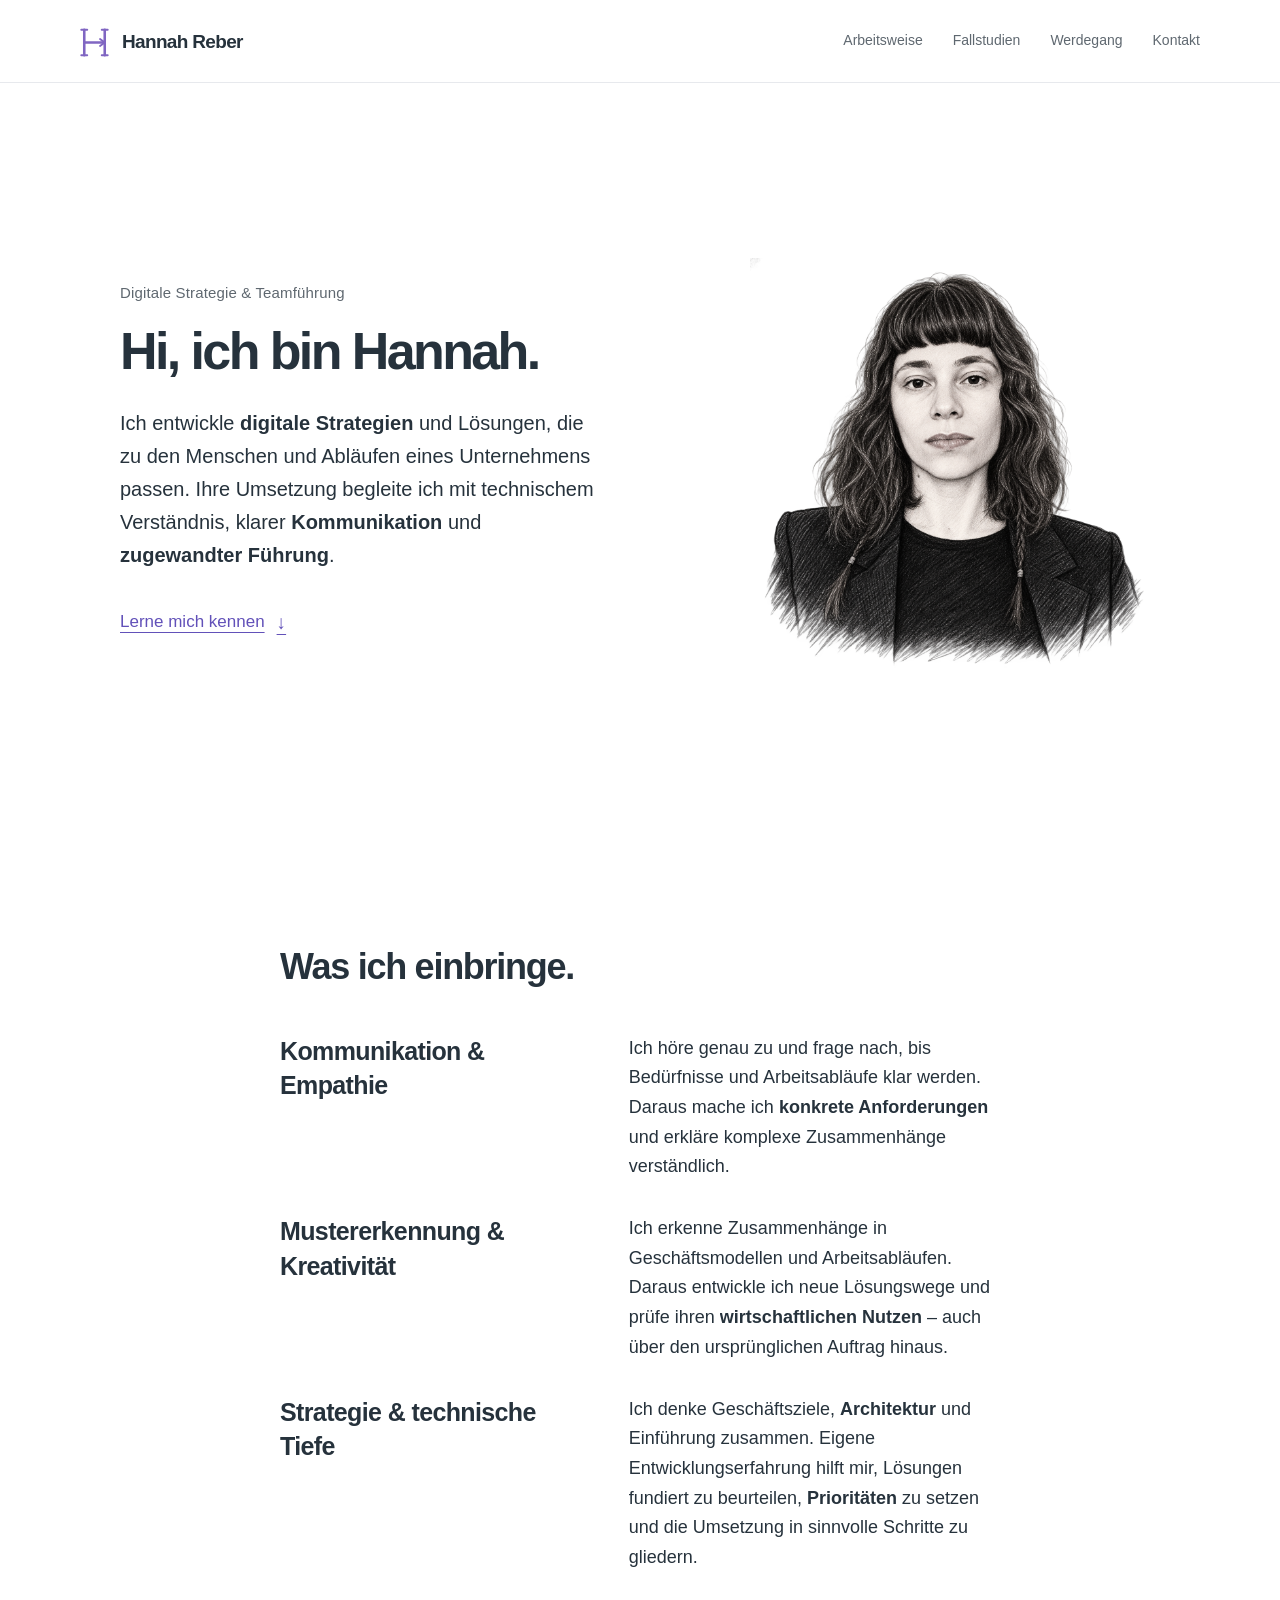
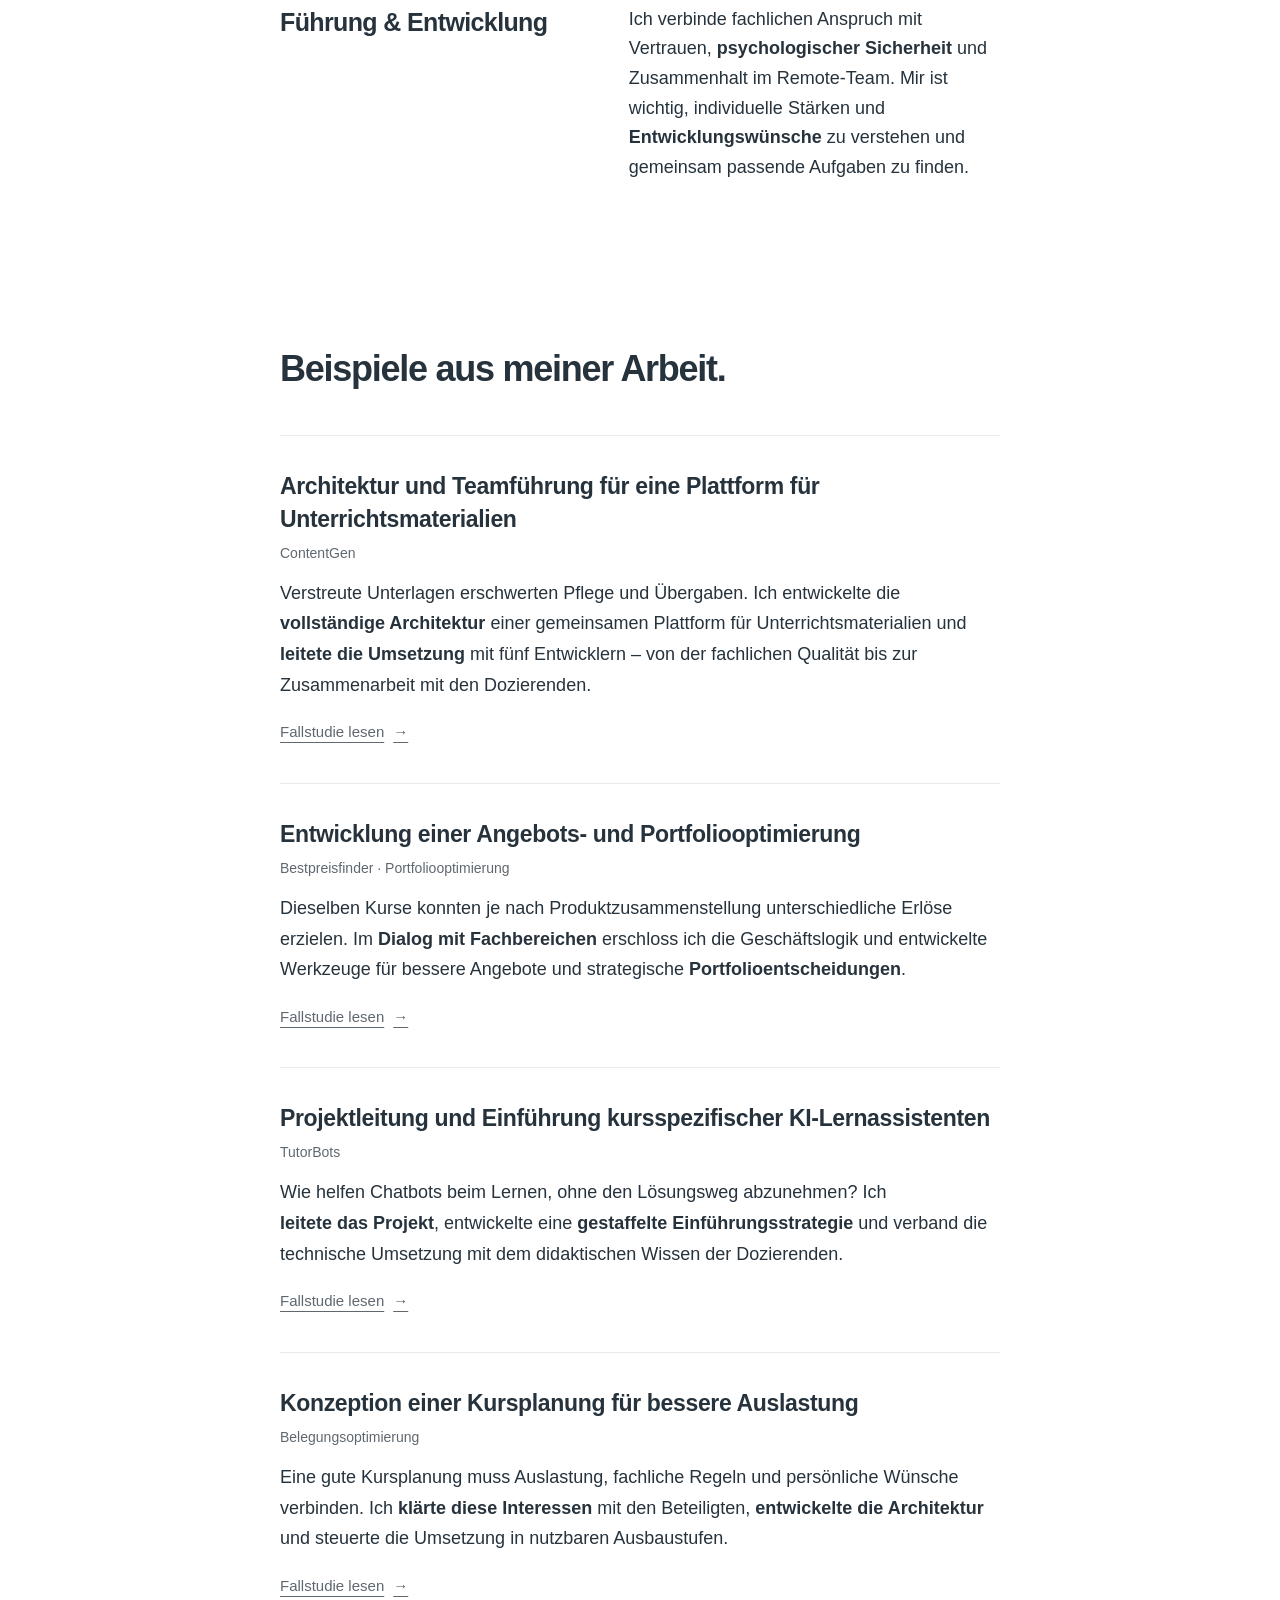
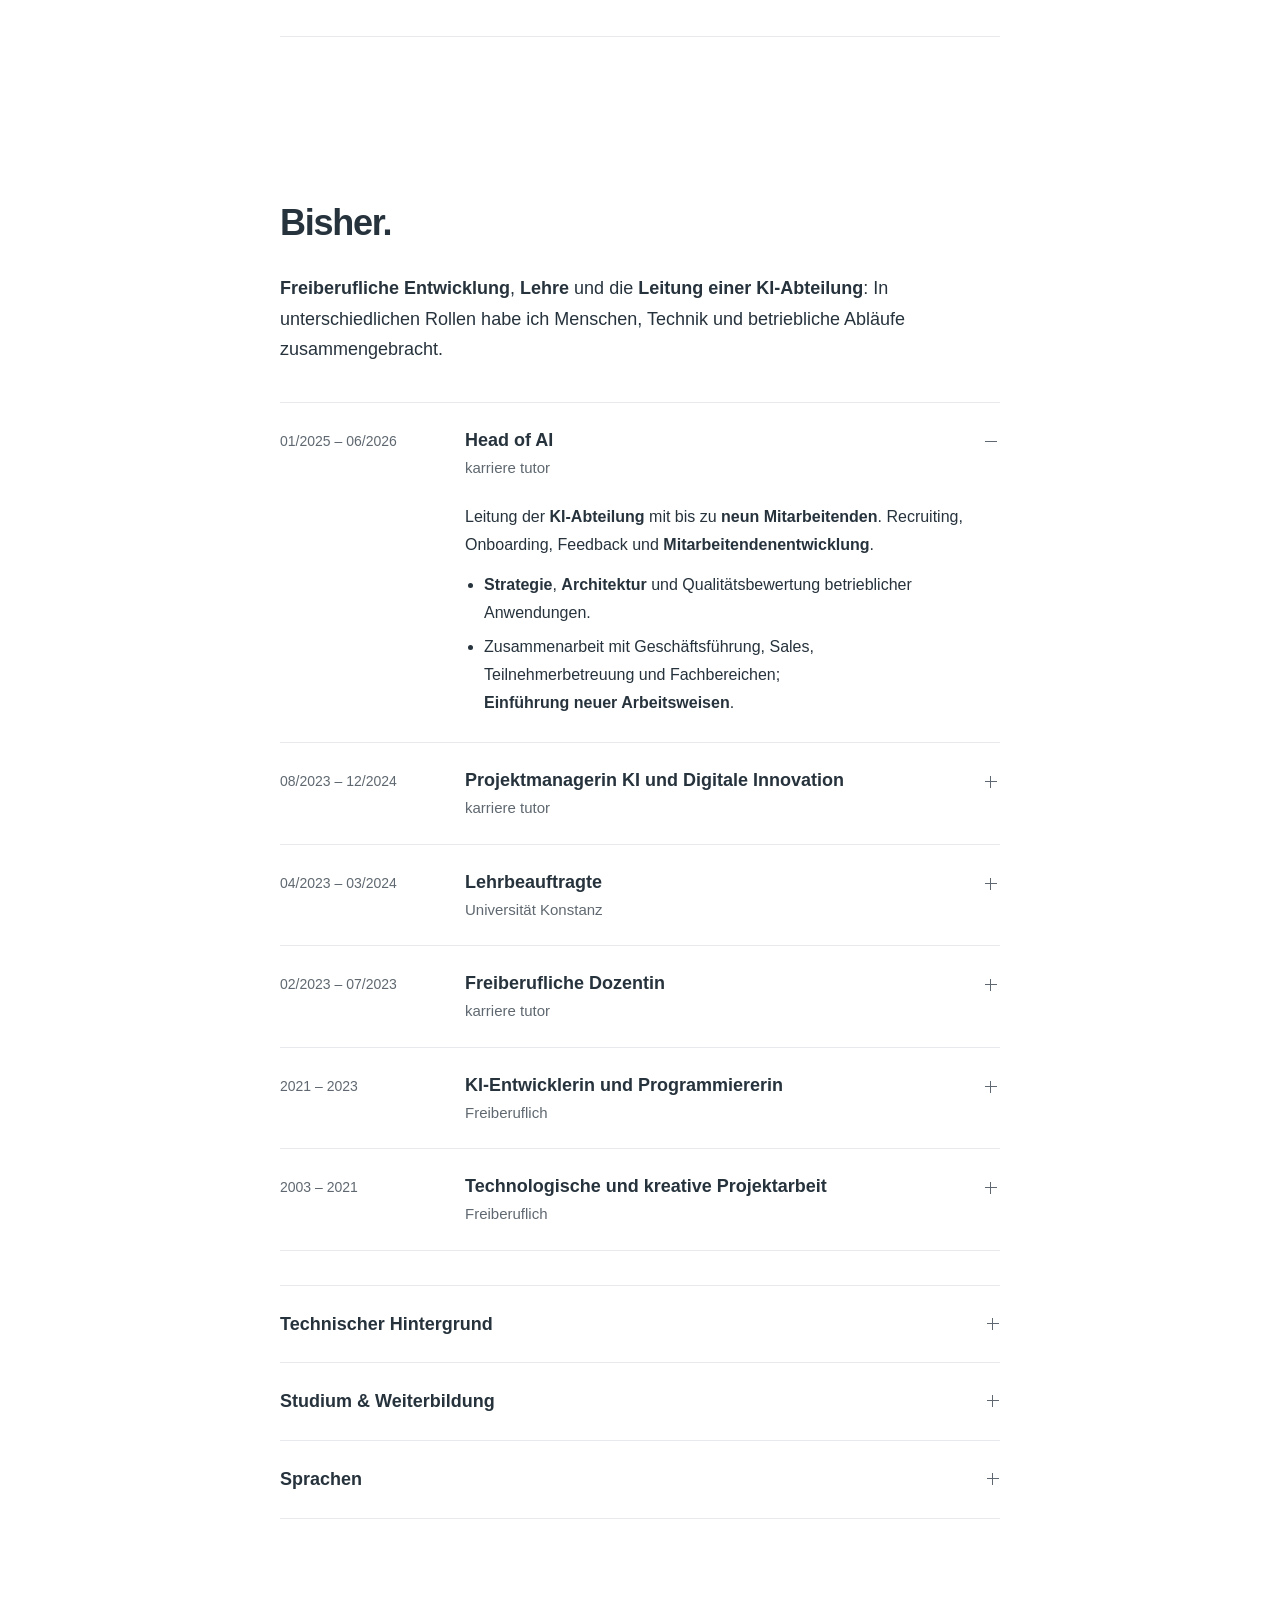
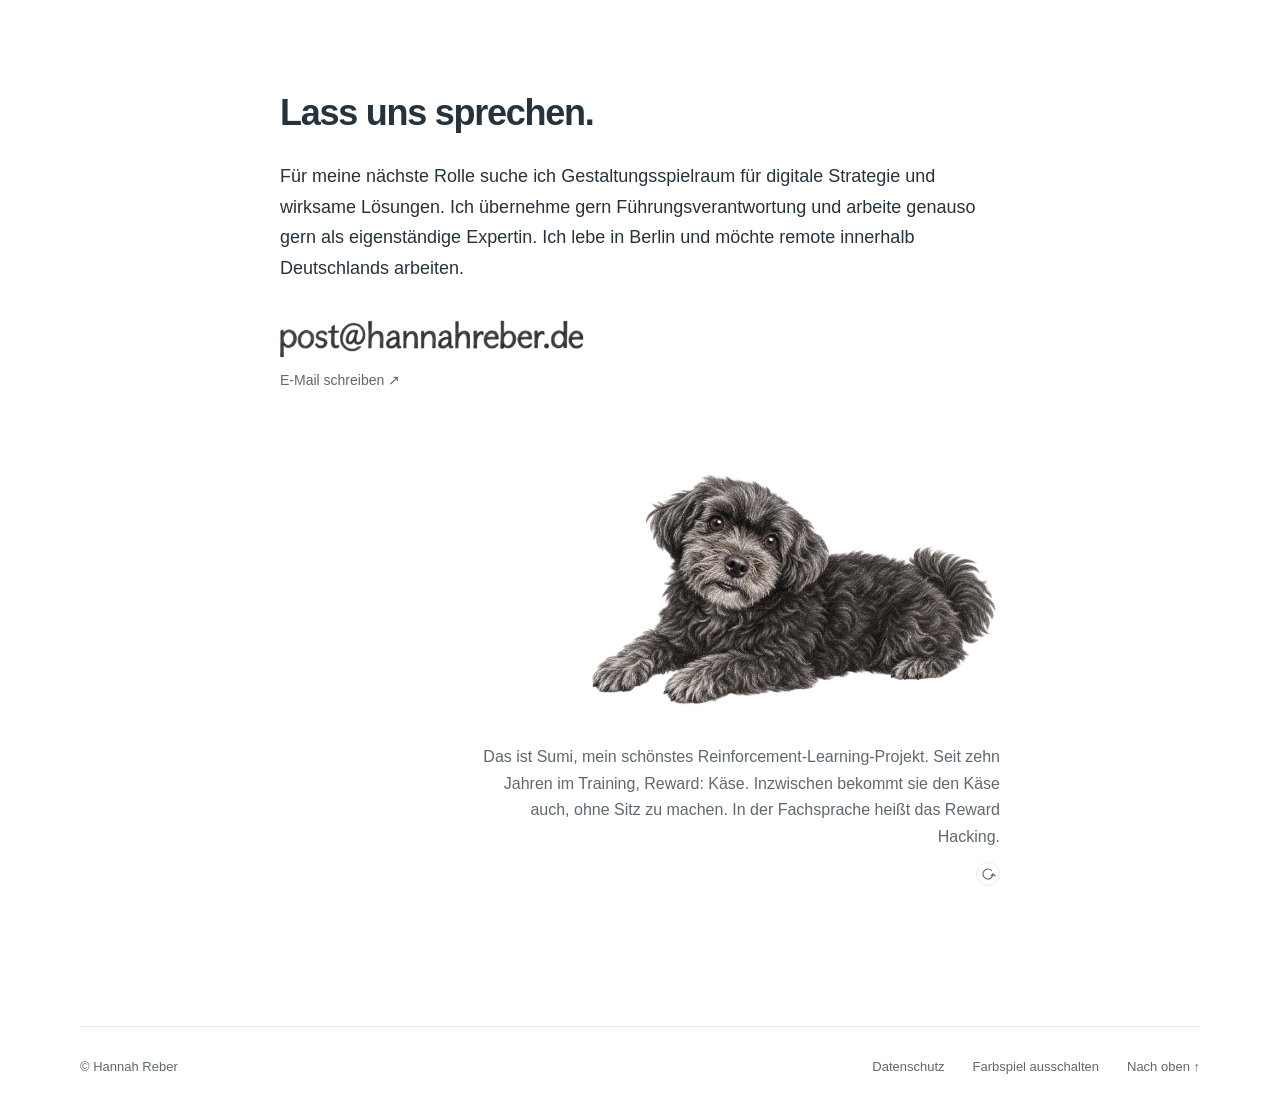
==== index.html @ 15baeabd "Update portfolio website" ====
<!doctype html>
<html lang="de">
<head>
  <meta charset="utf-8"><meta name="viewport" content="width=device-width,initial-scale=1">
  <meta name="color-scheme" content="only light"><meta name="theme-color" content="#ffffff">
  <meta name="robots" content="noindex, nofollow, noimageindex, nosnippet"><meta name="referrer" content="no-referrer">
  <meta name="description" content="Hannah Reber. Digitale Strategie, klare Kommunikation und zugewandte Führung – mit technischer Tiefe. Lerne meine Arbeitsweise und Projekte kennen.">
  <title>Hannah Reber · Digitale Strategie &amp; Teamführung</title>
  <link rel="icon" type="image/svg+xml" href="assets/monogram-flow-icon.svg?v=1">
  <link rel="stylesheet" href="styles.css?v=8"><link rel="stylesheet" href="strengths.css?v=5"><link rel="stylesheet" href="skills.css?v=2"><link rel="stylesheet" href="colour-preview.css?v=3"><link rel="stylesheet" href="reading-colour.css?v=5"><link rel="stylesheet" href="ambient-colour.css?v=4"><link rel="stylesheet" href="contact-image.css?v=3"><link rel="stylesheet" href="dog-footnote.css?v=8"><link rel="stylesheet" href="monogram.css?v=3"><script src="monogram.js?v=3" defer></script><script src="portfolio-data.js?v=10" defer></script><script src="colour-preview.js?v=5" defer></script><script src="app.js?v=16" defer></script><script src="reading-colour.js?v=4" defer></script><script src="ambient-colour.js?v=2" defer></script>
</head>
<body>
  <canvas id="pointer-colour" aria-hidden="true"></canvas>
  <a class="skip-link" href="#main-content">Zum Inhalt</a>
  <header class="site-header" data-ink-guard>
    <div class="header-inner"><a class="brand" href="#start" aria-label="Hannah Reber – zum Anfang"><img class="brand-mark" data-monogram src="assets/monogram-flow-brand.svg" width="29" height="29" alt="" aria-hidden="true" draggable="false"><span>Hannah Reber</span></a>
      <nav aria-label="Hauptnavigation"><a href="#arbeitsweise">Arbeitsweise</a><a href="#fallstudien">Fallstudien</a><a href="#werdegang">Werdegang</a><a href="#kontakt">Kontakt</a></nav>
    </div>
  </header>
  <main id="main-content" tabindex="-1">
    <div id="home-view">
      <section class="hero" id="start" aria-labelledby="hero-title">
        <div class="hero-inner">
          <div class="hero-copy" data-ink-guard><p class="role-line">Digitale Strategie &amp; Teamführung</p><h1 id="hero-title">Hi, ich bin Hannah.</h1><p class="hero-description" data-marker-scope>Ich entwickle <span class="text-marker">digitale Strategien</span> und Lösungen, die zu den Menschen und Abläufen eines Unternehmens passen. Ihre Umsetzung begleite ich mit technischem Verständnis, klarer <span class="text-marker">Kommunikation</span> und <span class="text-marker">zugewandter Führung</span>.</p><a class="intro-link" href="#arbeitsweise">Lerne mich kennen <span aria-hidden="true">↓</span></a></div>
          <figure class="portrait" data-ink-guard><img src="assets/hannah-portrait.png" alt="Gezeichnetes Porträt von Hannah Reber mit Sakko" width="1254" height="1254" fetchpriority="high"></figure>
        </div>
      </section>
      <section class="story-section" id="arbeitsweise" aria-labelledby="arbeitsweise-title">
        <div class="reading-column"><h2 id="arbeitsweise-title" data-ink-guard>Was ich einbringe.</h2>
          <div class="strength-list">
            <div class="strength-row" data-ink-guard><h3>Kommunikation &amp; Empathie</h3><p data-marker-scope>Ich höre genau zu und frage nach, bis Bedürfnisse und Arbeitsabläufe klar werden. Daraus mache ich <span class="text-marker">konkrete Anforderungen</span> und erkläre komplexe Zusammenhänge verständlich.</p></div>
            <div class="strength-row" data-ink-guard><h3>Mustererkennung &amp; Kreativität</h3><p data-marker-scope>Ich erkenne Zusammenhänge in Geschäftsmodellen und Arbeitsabläufen. Daraus entwickle ich neue Lösungswege und prüfe ihren <span class="text-marker">wirtschaftlichen Nutzen</span> – auch über den ursprünglichen Auftrag hinaus.</p></div>
            <div class="strength-row" data-ink-guard><h3>Strategie &amp; technische Tiefe</h3><p data-marker-scope>Ich denke Geschäftsziele, <span class="text-marker">Architektur</span> und Einführung zusammen. Eigene Entwicklungserfahrung hilft mir, Lösungen fundiert zu beurteilen, <span class="text-marker">Prioritäten</span> zu setzen und die Umsetzung in sinnvolle Schritte zu gliedern.</p></div>
            <div class="strength-row" data-ink-guard><h3>Führung &amp; Entwicklung</h3><p data-marker-scope>Ich verbinde fachlichen Anspruch mit Vertrauen, <span class="text-marker">psychologischer Sicherheit</span> und Zusammenhalt im Remote-Team. Mir ist wichtig, individuelle Stärken und <span class="text-marker">Entwicklungswünsche</span> zu verstehen und gemeinsam passende Aufgaben zu finden.</p></div>
          </div>
        </div>
      </section>
      <section class="story-section" id="fallstudien" aria-labelledby="fallstudien-title"><div class="reading-column"><h2 id="fallstudien-title" data-ink-guard>Beispiele aus meiner Arbeit.</h2><div class="project-list"><a class="project-link" data-marker-tone="yellow" href="#fallstudie/contentgen"><div class="project-copy" data-ink-guard><h3>Architektur und Teamführung für eine Plattform für Unterrichtsmaterialien</h3><p class="project-name">ContentGen</p><p data-marker-scope>Verstreute Unterlagen erschwerten Pflege und Übergaben. Ich entwickelte die <span class="text-marker">vollständige Architektur</span> einer gemeinsamen Plattform für Unterrichtsmaterialien und <span class="text-marker">leitete die Umsetzung</span> mit fünf Entwicklern – von der fachlichen Qualität bis zur Zusammenarbeit mit den Dozierenden.</p><span class="read-link">Fallstudie lesen <span aria-hidden="true">→</span></span></div></a><a class="project-link" data-marker-tone="blue" href="#fallstudie/angebotsoptimierung"><div class="project-copy" data-ink-guard><h3>Entwicklung einer Angebots- und Portfoliooptimierung</h3><p class="project-name">Bestpreisfinder · Portfoliooptimierung</p><p data-marker-scope>Dieselben Kurse konnten je nach Produktzusammenstellung unterschiedliche Erlöse erzielen. Im <span class="text-marker">Dialog mit Fachbereichen</span> erschloss ich die Geschäftslogik und entwickelte Werkzeuge für bessere Angebote und strategische <span class="text-marker">Portfolioentscheidungen</span>.</p><span class="read-link">Fallstudie lesen <span aria-hidden="true">→</span></span></div></a><a class="project-link" data-marker-tone="green" href="#fallstudie/tutorbots"><div class="project-copy" data-ink-guard><h3>Projektleitung und Einführung kursspezifischer KI-Lernassistenten</h3><p class="project-name">TutorBots</p><p data-marker-scope>Wie helfen Chatbots beim Lernen, ohne den Lösungsweg abzunehmen? Ich <span class="text-marker">leitete das Projekt</span>, entwickelte eine <span class="text-marker">gestaffelte Einführungsstrategie</span> und verband die technische Umsetzung mit dem didaktischen Wissen der Dozierenden.</p><span class="read-link">Fallstudie lesen <span aria-hidden="true">→</span></span></div></a><a class="project-link" data-marker-tone="pink" href="#fallstudie/belegungsoptimierung"><div class="project-copy" data-ink-guard><h3>Konzeption einer Kursplanung für bessere Auslastung</h3><p class="project-name">Belegungsoptimierung</p><p data-marker-scope>Eine gute Kursplanung muss Auslastung, fachliche Regeln und persönliche Wünsche verbinden. Ich <span class="text-marker">klärte diese Interessen</span> mit den Beteiligten, <span class="text-marker">entwickelte die Architektur</span> und steuerte die Umsetzung in nutzbaren Ausbaustufen.</p><span class="read-link">Fallstudie lesen <span aria-hidden="true">→</span></span></div></a></div></div></section>
      <section class="story-section" id="werdegang" aria-labelledby="werdegang-title"><div class="reading-column"><h2 id="werdegang-title" data-ink-guard>Bisher.</h2><p class="section-intro" data-ink-guard data-marker-scope><span class="text-marker">Freiberufliche Entwicklung</span>, <span class="text-marker">Lehre</span> und die <span class="text-marker">Leitung einer KI-Abteilung</span>: In unterschiedlichen Rollen habe ich Menschen, Technik und betriebliche Abläufe zusammengebracht.</p><div class="career-list"><details class="career-entry" open><summary data-ink-guard data-marker-scope><span class="career-date">01/2025 – 06/2026</span><span class="career-label"><strong><span class="text-marker">Head of AI</span></strong><span>karriere tutor</span></span><span class="disclosure-sign" aria-hidden="true"></span></summary><div class="career-body" data-ink-guard><p data-marker-scope>Leitung der <span class="text-marker">KI-Abteilung</span> mit bis zu <span class="text-marker">neun Mitarbeitenden</span>. Recruiting, Onboarding, Feedback und <span class="text-marker">Mitarbeitendenentwicklung</span>.</p><ul><li data-marker-scope><span class="text-marker">Strategie</span>, <span class="text-marker">Architektur</span> und Qualitätsbewertung betrieblicher Anwendungen.</li><li data-marker-scope>Zusammenarbeit mit Geschäftsführung, Sales, Teilnehmerbetreuung und Fachbereichen; <span class="text-marker">Einführung neuer Arbeitsweisen</span>.</li></ul></div></details><details class="career-entry" ><summary data-ink-guard data-marker-scope><span class="career-date">08/2023 – 12/2024</span><span class="career-label"><strong>Projektmanagerin KI und <span class="text-marker">Digitale Innovation</span></strong><span>karriere tutor</span></span><span class="disclosure-sign" aria-hidden="true"></span></summary><div class="career-body" data-ink-guard><p data-marker-scope><span class="text-marker">Betriebliche Potenziale</span> erkunden, <span class="text-marker">Anforderungen klären</span> und digitale Lösungen entwickeln und steuern.</p><ul><li data-marker-scope>Analyse betrieblicher Abläufe, technische Konzeption und <span class="text-marker">Abstimmung mit Fachbereichen</span>.</li></ul></div></details><details class="career-entry" ><summary data-ink-guard data-marker-scope><span class="career-date">04/2023 – 03/2024</span><span class="career-label"><strong><span class="text-marker">Lehrbeauftragte</span></strong><span>Universität Konstanz</span></span><span class="disclosure-sign" aria-hidden="true"></span></summary><div class="career-body" data-ink-guard><p data-marker-scope>Seminare in Python, <span class="text-marker">Machine Learning</span> und <span class="text-marker">Quantum Computing</span>.</p><ul><li data-marker-scope>Lehraufträge im Sommersemester 2023 und Wintersemester 2023/24; die Zeitangabe entspricht dem Semesterrahmen. Bereits zugesagte Seminare hielt ich zuletzt neben meiner Festanstellung.</li><li data-marker-scope>Komplexe technische Zusammenhänge <span class="text-marker">verständlich vermitteln</span>.</li></ul></div></details><details class="career-entry" ><summary data-ink-guard data-marker-scope><span class="career-date">02/2023 – 07/2023</span><span class="career-label"><strong><span class="text-marker">Freiberufliche Dozentin</span></strong><span>karriere tutor</span></span><span class="disclosure-sign" aria-hidden="true"></span></summary><div class="career-body" data-ink-guard><p data-marker-scope>Sechs Monate <span class="text-marker">freiberufliche Lehre</span> in der beruflichen Weiterbildung unmittelbar vor meiner Festanstellung.</p></div></details><details class="career-entry" ><summary data-ink-guard data-marker-scope><span class="career-date">2021 – 2023</span><span class="career-label"><strong><span class="text-marker">KI-Entwicklerin</span> und Programmiererin</strong><span>Freiberuflich</span></span><span class="disclosure-sign" aria-hidden="true"></span></summary><div class="career-body" data-ink-guard><p data-marker-scope>Kundenspezifische <span class="text-marker">KI-Lösungen</span>, Modellanpassung, Prototypen und Beratung zum praktischen Einsatz generativer KI.</p></div></details><details class="career-entry" ><summary data-ink-guard data-marker-scope><span class="career-date">2003 – 2021</span><span class="career-label"><strong>Technologische und <span class="text-marker">kreative Projektarbeit</span></strong><span>Freiberuflich</span></span><span class="disclosure-sign" aria-hidden="true"></span></summary><div class="career-body" data-ink-guard><p data-marker-scope><span class="text-marker">Kreative Anwendungen</span> mit <span class="text-marker">generativen Algorithmen</span>, Daten und <span class="text-marker">Machine Learning</span>.</p><ul><li data-marker-scope>Auszeichnung beim SAAI Creative Quantum AI Wettbewerb 2021.</li></ul></div></details></div>
        <details class="background-details technical-background" id="technical-background"><summary data-ink-guard><span>Technischer Hintergrund</span><span class="disclosure-sign" aria-hidden="true"></span></summary><div class="technical-content"><div class="technical-group" data-ink-guard data-marker-tone="blue"><h3>Architektur &amp; Integration</h3><p data-marker-scope>Ich entwerfe <span class="text-marker">Datenflüsse</span>, Schnittstellen und <span class="text-marker">Zugriffsmodelle</span> und verbinde Anwendungen mit vorhandenen Unternehmenssystemen. Praktische Erfahrung bringe ich unter anderem mit Azure, Google Cloud / Vertex AI und der Integration in CRM-Systeme und Microsoft Teams mit.</p></div><div class="technical-group" data-ink-guard data-marker-tone="green"><h3>KI &amp; Wissenssysteme</h3><p data-marker-scope>Ich konzipiere <span class="text-marker">eigene RAG-Systeme</span> und mehrstufige LLM-Workflows, unter anderem mit LangChain. Dazu gehören die Aufbereitung von Fachliteratur und multimodalen Inhalten sowie die <span class="text-marker">Qualitätsbewertung</span> gemeinsam mit Fachexpertinnen und Fachexperten.</p></div><div class="technical-group" data-ink-guard data-marker-tone="pink"><h3>Mathematische Optimierung</h3><p data-marker-scope>Ich übersetze <span class="text-marker">Geschäftsziele</span> und betriebliche Regeln in <span class="text-marker">Optimierungsmodelle</span> – für Preis- und Portfolioentscheidungen ebenso wie für Kursplanung und Auslastung. Dafür habe ich mit Python, Google OR-Tools und PuLP gearbeitet.</p></div></div></details>
        <details class="background-details"><summary data-ink-guard><span>Studium &amp; Weiterbildung</span><span class="disclosure-sign" aria-hidden="true"></span></summary><ul class="qualification-list" data-ink-guard><li><strong>B.A. Medien- und Kommunikationswissenschaft</strong><span>Universität Mannheim · 2008 · Abschlussnote 1,3</span></li><li><strong>Ausbildereignung</strong><span>AdA-Schein</span></li><li><strong>Data Analytics Bootcamp</strong><span>Ironhack Berlin · 2020 · Neun Wochen in Vollzeit</span></li><li><strong>Mathematics for Machine Learning</strong><span>Imperial College London / Coursera · 2021</span></li><li><strong>Deep Neural Networks with PyTorch</strong><span>IBM / Coursera · 2020 · Mit Honors</span></li></ul></details>
        <details class="background-details"><summary data-ink-guard><span>Sprachen</span><span class="disclosure-sign" aria-hidden="true"></span></summary><div class="technical-content" data-ink-guard><p>Deutsch: Muttersprache. Englisch: C1.</p></div></details>
      </div></section>
      <section class="story-section contact-section" id="kontakt" aria-labelledby="kontakt-title"><div class="reading-column" data-ink-guard><h2 id="kontakt-title">Lass uns sprechen.</h2><p>Für meine nächste Rolle suche ich Gestaltungsspielraum für digitale Strategie und wirksame Lösungen. Ich übernehme gern Führungsverantwortung und arbeite genauso gern als eigenständige Expertin. Ich lebe in Berlin und möchte remote innerhalb Deutschlands arbeiten.</p><button class="email-image-button" id="email-contact" type="button" aria-label="E-Mail an Hannah Reber schreiben"><span class="email-image-frame" aria-hidden="true"><img class="email-image" src="assets/contact-lettering.png" alt="" width="2172" height="724" loading="lazy" draggable="false"></span><span class="email-action-label" aria-hidden="true">E-Mail schreiben <span>↗</span></span></button><figure class="personal-footnote"><button class="dog-portrait-button" id="dog-image-next" type="button" aria-label="Sumi – nächsten Spruch anzeigen" title="Auf Sumi klicken: nächster Spruch" disabled><img src="assets/hannah-dog-graphite.png" alt="Graphitzeichnung von Sumi, Hannahs Hündin, die entspannt liegt und zum Betrachter schaut" width="1536" height="1024" loading="lazy" draggable="false"></button><figcaption><div class="dog-quote-frame"><span id="dog-quote" aria-live="polite" aria-atomic="true">Das ist Sumi, mein schönstes Reinforcement-Learning-Projekt. Seit zehn Jahren im Training, Reward: Käse. Inzwischen bekommt sie den Käse auch, ohne Sitz zu machen. In der Fachsprache heißt das Reward Hacking.</span><span class="dog-quote-sizer" aria-hidden="true" inert><span>Das ist Sumi, mein schönstes Reinforcement-Learning-Projekt. Seit zehn Jahren im Training, Reward: Käse. Inzwischen bekommt sie den Käse auch, ohne Sitz zu machen. In der Fachsprache heißt das Reward Hacking.</span><span>Sumi, Chief Morale Officer. Arbeitet viel im Hintergrund. Genauer gesagt unter meinem Schreibtisch.</span><span>Ja, das ist ein strategisch platziertes Bild von meinem Hund. Ich verstehe auch etwas von Marketing.</span><span>Sumi, Chief Morale Officer. Denkt nie über den Tellerrand hinaus. Was auf dem Teller ist, reicht ihr völlig.</span><span>Sumi. Zehn Jahre Reinforcement Learning, Reward-Funktion Käse. Beherrscht inzwischen vor allem Reward Hacking.</span><span>Das ist Sumi, ich trainiere sie seit 10 Jahren. Sie klassifiziert alle Menschen zuverlässig in zwei Kategorien: Freund und Postbote.</span><span>Sumi, Chief Morale Officer. Arbeitet ergebnisoffen, solange das Ergebnis Käse ist.</span><span>Bellt auch, wenn es im Fernsehen klingelt. Klassischer False Positive.</span><span>Sumi, Chief Morale Officer. Hat das große Ganze im Blick. Solange es eine Käseplatte ist.</span><span>Sumi. Transfer Learning funktioniert hervorragend. Diesen Blick setzt sie inzwischen auch bei Gästen ein.</span><span>Sumi, mein schönstes Reinforcement-Learning-Projekt. Seit zehn Jahren im Training, Reward: Käse. Den Umweg über ‚Sitz’ hat sie inzwischen erfolgreich wegoptimiert.</span><span>Sumi. Zehn Jahre Reinforcement Learning, Reward: Käse. Leidet unter Catastrophic Forgetting: Sobald es klingelt, ist alles Training vergessen.</span></span></div><button id="dog-quote-next" class="dog-quote-next" type="button" aria-label="Nächsten Sumi-Spruch anzeigen" title="Nächster Spruch" hidden><svg width="16" height="16" viewBox="0 0 24 24" fill="none" stroke="currentColor" stroke-width="1.7" stroke-linecap="round" stroke-linejoin="round" aria-hidden="true" focusable="false"><path d="M17.3 6.7a7.5 7.5 0 1 0 2.2 5.3"/><path d="m16.5 15 3-3 3 3"/></svg></button></figcaption></figure></div></section>
    </div>
    <div id="case-view" hidden><article class="case-page reading-column"><a class="back-link" href="#fallstudien" data-ink-guard><span aria-hidden="true">←</span> Zurück zu den Fallstudien</a><div id="case-body"></div></article></div>
  </main>
  <footer class="site-footer" data-ink-guard><span>© Hannah Reber</span><div><a href="datenschutz.html">Datenschutz</a><button id="motion-toggle" type="button" aria-pressed="false">Farbspiel ausschalten</button><a href="#start">Nach oben <span aria-hidden="true">↑</span></a></div></footer>
  <noscript><style>#motion-toggle{display:none}.intro-link{display:inline}</style><p class="noscript-note">Die Vorstellung und der Werdegang sind direkt lesbar. Für die Fallstudien aktiviere bitte JavaScript.</p></noscript>
</body>
</html>
---- styles.css ----
/* One reading path, quiet typography, and space for the colour to breathe. */
:root {
  color-scheme: only light;
  --paper: #ffffff;
  --ink: #26323c;
  --muted: #5f6870;
  --line: #e7e9ed;
  --accent: #6251b9;
  --reading: 720px;
  --header-height: 82px;
  font-family: "Segoe UI", "Helvetica Neue", Arial, sans-serif;
  font-synthesis: none;
}

* { box-sizing: border-box; -webkit-hyphens: none; hyphens: none; }
html { scroll-behavior: smooth; scroll-padding-top: var(--header-height); }
body {
  margin: 0;
  color: var(--ink);
  background: var(--paper);
  font-size: 18px;
  line-height: 1.7;
  -webkit-font-smoothing: antialiased;
  isolation: isolate;
}
[hidden] { display: none !important; }
::selection { background: #ece4ff; color: var(--ink); }
a { color: inherit; text-underline-offset: 5px; text-decoration-thickness: 1px; }
button, input { font: inherit; }
button { color: inherit; }
button, summary, a { -webkit-tap-highlight-color: transparent; }
a:focus-visible, button:focus-visible, summary:focus-visible {
  outline: 2px solid var(--accent);
  outline-offset: 6px;
  border-radius: 2px;
}
main:focus { outline: none; }
h1, h2, h3, h4, p, figure { margin: 0; }
h1, h2, h3, h4 { font-weight: 600; }
p { text-wrap: pretty; }
img { display: block; max-width: 100%; height: auto; }
section[id] { scroll-margin-top: 0; }

#pointer-colour {
  position: fixed;
  inset: 0;
  width: 100%;
  height: 100%;
  pointer-events: none;
  z-index: 0;
}
main, .site-footer, .noscript-note { position: relative; z-index: 1; }
.skip-link {
  position: fixed;
  top: 12px;
  left: 16px;
  padding: 8px 16px;
  background: var(--paper);
  color: var(--ink);
  border: 1px solid var(--ink);
  transform: translateY(-150%);
  z-index: 30;
}
.skip-link:focus { transform: none; }

.site-header {
  position: sticky;
  top: 0;
  z-index: 10;
  background: var(--paper);
  border-bottom: 1px solid var(--line);
}
.header-inner {
  width: min(1120px, calc(100% - 96px));
  min-height: var(--header-height);
  margin-inline: auto;
  display: flex;
  justify-content: space-between;
  align-items: center;
  gap: 28px;
}
.brand {
  flex-shrink: 0;
  font-size: 19px;
  font-weight: 600;
  letter-spacing: -0.035em;
  text-decoration: none;
}
.site-header nav { display: flex; align-items: center; gap: 30px; }
.site-header nav a {
  font-size: 14px;
  font-weight: 400;
  color: var(--muted);
  text-decoration: none;
  white-space: nowrap;
}
.site-header nav a:hover, .site-header nav a[aria-current] {
  color: var(--ink);
  text-decoration: underline;
}

.hero {
  display: flex;
  align-items: center;
  min-height: min(780px, calc(100svh - var(--header-height)));
  padding: 94px 0 114px;
}
.hero-inner {
  width: min(1040px, calc(100% - 96px));
  margin-inline: auto;
  display: grid;
  grid-template-columns: minmax(0, 1.14fr) minmax(0, 1fr);
  align-items: center;
  column-gap: 90px;
}
.hero-copy { max-width: 490px; }
.role-line {
  margin-bottom: 17px;
  color: var(--muted);
  font-size: 15px;
  line-height: 1.5;
  letter-spacing: 0.01em;
}
.hero h1 {
  font-size: clamp(38px, 4.15vw, 52px);
  line-height: 1.16;
  letter-spacing: -0.05em;
  font-weight: 600;
}
.hero-description {
  margin-top: 25px;
  font-size: 20px;
  line-height: 1.65;
}
.intro-link {
  display: inline-flex;
  align-items: center;
  gap: 12px;
  margin-top: 30px;
  padding-block: 5px;
  color: var(--accent);
  font-size: 17px;
  text-decoration: underline;
}
.intro-link:hover { text-decoration-thickness: 2px; }
.intro-link span { font-size: 19px; text-decoration: none; }
.portrait { justify-self: end; width: min(100%, 410px); }
.portrait img { width: 100%; }

.reading-column {
  width: min(var(--reading), calc(100% - 64px));
  margin-inline: auto;
}
.story-section { padding-block: 82px; }
.story-section h2 {
  margin-bottom: 44px;
  font-size: 36px;
  line-height: 1.24;
  letter-spacing: -0.035em;
}
.principle + .principle { margin-top: 42px; }
.principle h3 {
  margin-bottom: 12px;
  font-size: 23px;
  line-height: 1.4;
  letter-spacing: -0.015em;
}
.principle p { font-size: 18px; line-height: 1.75; }
.section-intro { margin-top: -17px; margin-bottom: 37px; }

.project-list { border-top: 1px solid var(--line); }
.project-link {
  display: block;
  padding-block: 34px 36px;
  border-bottom: 1px solid var(--line);
  text-decoration: none;
}
.project-link h3 {
  font-size: 23px;
  line-height: 1.4;
  letter-spacing: -0.015em;
}
.project-link p { margin-top: 14px; font-size: 18px; line-height: 1.7; }
.project-link .project-name,
.case-heading .project-name {
  color: var(--muted);
  font-weight: 400;
  line-height: 1.5;
}
.project-link .project-name { margin-top: 8px; font-size: 14px; }
.case-heading .project-name { margin-top: 12px; font-size: 15px; }
.read-link {
  display: inline-flex;
  align-items: center;
  gap: 9px;
  margin-top: 19px;
  color: var(--muted);
  font-size: 15px;
  text-decoration: underline;
  text-underline-offset: 5px;
}
.project-link:hover .read-link { color: var(--accent); text-decoration-thickness: 2px; }

.career-list { border-top: 1px solid var(--line); }
.career-entry { border-bottom: 1px solid var(--line); }
.career-entry summary {
  list-style: none;
  display: grid;
  grid-template-columns: 165px minmax(0, 1fr) 16px;
  column-gap: 20px;
  align-items: start;
  padding-block: 24px;
  cursor: pointer;
}
summary::-webkit-details-marker { display: none; }
.career-date { color: var(--muted); font-size: 14px; line-height: 1.6; padding-top: 3px; }
.career-label { display: flex; flex-direction: column; gap: 3px; line-height: 1.5; }
.career-label strong { font-size: 18px; font-weight: 600; }
.career-label > span { color: var(--muted); font-size: 15px; }
.disclosure-sign {
  display: block;
  position: relative;
  width: 14px;
  height: 14px;
  margin-top: 8px;
  color: var(--muted);
}
.disclosure-sign::before, .disclosure-sign::after {
  content: "";
  position: absolute;
  background: currentColor;
}
.disclosure-sign::before { width: 12px; height: 1px; left: 1px; top: 6px; }
.disclosure-sign::after { width: 1px; height: 12px; left: 6px; top: 1px; }
details[open] > summary .disclosure-sign::after { display: none; }
.career-entry summary:hover .career-label strong,
.background-details summary:hover { color: var(--accent); }
.career-body { padding: 0 36px 25px 185px; font-size: 16px; line-height: 1.75; }
.career-body ul { padding-left: 19px; margin: 12px 0 0; }
.career-body li + li { margin-top: 6px; }
.background-details { border-bottom: 1px solid var(--line); }
.background-details:first-of-type { margin-top: 34px; border-top: 1px solid var(--line); }
.background-details > summary {
  display: flex;
  justify-content: space-between;
  gap: 25px;
  padding-block: 23px;
  list-style: none;
  cursor: pointer;
  font-size: 18px;
  font-weight: 600;
}
.qualification-list { list-style: none; margin: 0; padding: 0 30px 28px 0; }
.qualification-list li { display: flex; flex-direction: column; gap: 3px; font-size: 16px; }
.qualification-list li + li { margin-top: 23px; }
.qualification-list strong { font-weight: 600; }
.qualification-list span { color: var(--muted); font-size: 15px; }
.technical-content { padding: 0 30px 28px 0; }
.technical-group + .technical-group { margin-top: 24px; }
.technical-group h4 { margin-bottom: 6px; font-size: 16px; }
.technical-group p { font-size: 16px; line-height: 1.75; }

.contact-section { padding-top: 90px; padding-bottom: 140px; }
.contact-section h2 { margin-bottom: 26px; }
.email-link {
  display: inline-flex;
  align-items: center;
  gap: 14px;
  margin-top: 30px;
  color: var(--accent);
  font-size: 22px;
  line-height: 1.5;
  text-decoration: underline;
  overflow-wrap: anywhere;
}
.email-link:hover { text-decoration-thickness: 2px; }
.email-link span { font-size: 19px; }

.case-page { padding-top: 76px; padding-bottom: 112px; }
.back-link {
  display: inline-flex;
  align-items: center;
  gap: 10px;
  margin-bottom: 50px;
  color: var(--muted);
  font-size: 15px;
  text-decoration: none;
}
.back-link:hover { text-decoration: underline; }
.case-category { margin-bottom: 16px; color: var(--muted); font-size: 14px; }
.case-heading h1 {
  font-size: 40px;
  line-height: 1.23;
  letter-spacing: -0.035em;
  hyphens: none;
  overflow-wrap: break-word;
}
.case-lede { margin-top: 28px; font-size: 20px; line-height: 1.7; }
.case-section { margin-top: 44px; }
.case-section h2 { margin-bottom: 16px; font-size: 25px; line-height: 1.4; letter-spacing: -0.02em; }
.case-section p + p { margin-top: 18px; }
.case-section ul { padding-left: 21px; margin-top: 16px; }
.case-section li + li { margin-top: 8px; }
.case-role { margin-top: 38px; padding-top: 28px; border-top: 1px solid var(--line); }
.case-role p { color: var(--muted); font-size: 16px; line-height: 1.75; }
.case-end { margin-top: 55px; padding-top: 28px; border-top: 1px solid var(--line); }
.case-end a { color: var(--accent); font-size: 16px; }

.site-footer {
  width: min(1120px, calc(100% - 96px));
  margin-inline: auto;
  border-top: 1px solid var(--line);
  padding-block: 27px 34px;
  display: flex;
  align-items: center;
  justify-content: space-between;
  gap: 28px;
  color: var(--muted);
  font-size: 13px;
  line-height: 1.6;
}
.site-footer > div { display: flex; align-items: center; flex-wrap: wrap; gap: 12px 28px; }
.site-footer a { text-decoration: none; }
.site-footer a:hover { text-decoration: underline; }
#motion-toggle { padding: 3px 0; border: 0; background: transparent; cursor: pointer; font-size: 13px; }
#motion-toggle:hover { text-decoration: underline; text-underline-offset: 4px; }
.noscript-note { max-width: 720px; margin: 20px auto; padding-inline: 20px; color: var(--muted); font-size: 15px; }

@media (max-width: 1000px) {
  .hero-inner { column-gap: 48px; }
  .hero h1 { font-size: 43px; }
  .hero-description { font-size: 19px; }
  .portrait { width: 370px; }
  .site-header nav { gap: 22px; }
}

@media (max-width: 760px) {
  :root { --header-height: 94px; }
  html { scroll-padding-top: var(--header-height); }
  .header-inner {
    width: calc(100% - 40px);
    min-height: 0;
    padding-block: 17px 15px;
    flex-direction: column;
    align-items: flex-start;
    gap: 12px;
  }
  .brand { font-size: 18px; }
  .site-header nav { width: 100%; gap: 0; justify-content: space-between; }
  .site-header nav a { font-size: 12px; line-height: 1.5; }
  .hero { min-height: 0; padding-block: 24px 68px; }
  .hero-inner { width: calc(100% - 40px); display: flex; flex-direction: column; align-items: flex-start; gap: 25px; }
  .portrait { order: -1; width: 228px; align-self: center; }
  .hero-copy { width: 100%; max-width: 500px; margin-inline: auto; }
  .role-line { margin-bottom: 10px; font-size: 14px; }
  .hero h1 { font-size: clamp(32px, 8.8vw, 43px); line-height: 1.16; letter-spacing: -0.045em; }
  .hero-description { margin-top: 19px; font-size: 18px; line-height: 1.65; }
  .intro-link { margin-top: 24px; font-size: 16px; }
  .reading-column { width: calc(100% - 40px); }
  .story-section { padding-block: 58px; }
  .story-section h2 { margin-bottom: 31px; font-size: 29px; line-height: 1.3; letter-spacing: -0.03em; }
  .principle h3 { margin-bottom: 10px; font-size: 21px; }
  .principle p { font-size: 17px; line-height: 1.75; }
  .principle + .principle { margin-top: 33px; }
  .section-intro { margin-top: -10px; margin-bottom: 28px; font-size: 17px; }
  .project-link { padding-block: 29px 31px; }
  .project-link h3 { font-size: 21px; line-height: 1.4; }
  .project-link p { font-size: 17px; margin-top: 12px; }
  .read-link { margin-top: 17px; }
  .career-entry summary { grid-template-columns: minmax(0, 1fr) 16px; gap: 7px 18px; padding-block: 22px; }
  .career-date { grid-column: 1; padding-top: 0; font-size: 13px; }
  .career-label { grid-column: 1; grid-row: 2; }
  .career-label strong { font-size: 17px; }
  .career-label > span { font-size: 14px; }
  .career-entry summary > .disclosure-sign { grid-column: 2; grid-row: 2; }
  .career-body { padding: 0 24px 25px 0; font-size: 16px; }
  .background-details > summary { padding-block: 21px; font-size: 17px; }
  .background-details:first-of-type { margin-top: 27px; }
  .qualification-list, .technical-content { padding-right: 14px; }
  .contact-section { padding-top: 64px; padding-bottom: 90px; }
  .contact-section h2 { margin-bottom: 20px; }
  .contact-section p { font-size: 17px; }
  .email-link { margin-top: 23px; font-size: 20px; }
  .case-page { padding-top: 38px; padding-bottom: 74px; }
  .back-link { margin-bottom: 37px; font-size: 14px; }
  .case-heading h1 { font-size: 31px; line-height: 1.27; }
  .case-lede { margin-top: 22px; font-size: 18px; }
  .case-section { margin-top: 35px; font-size: 17px; }
  .case-section h2 { font-size: 23px; margin-bottom: 13px; }
  .case-role { margin-top: 32px; padding-top: 23px; }
  .case-end { margin-top: 38px; }
  .site-footer { width: calc(100% - 40px); flex-direction: column; align-items: flex-start; gap: 17px; padding-block: 23px 30px; }
  .site-footer > div { width: 100%; justify-content: space-between; gap: 20px; }
}

@media (prefers-reduced-motion: reduce) {
  html { scroll-behavior: auto; }
  #pointer-colour { display: none; }
}

@media print {
  body { font-size: 11pt; color: #000; }
  #pointer-colour, .site-header, .site-footer, .skip-link, .intro-link, .back-link { display: none !important; }
  .hero { min-height: 0; padding-block: 20px 35px; }
  .hero-inner { width: 100%; gap: 30px; grid-template-columns: 1fr 180px; }
  .hero h1 { font-size: 30pt; }
  .hero-description { font-size: 12pt; }
  .portrait { width: 180px; }
  .reading-column { width: 100%; }
  .story-section { padding-block: 25px; }
  .story-section h2 { font-size: 20pt; margin-bottom: 20px; }
  .principle h3, .project-link h3 { font-size: 14pt; }
  .principle p, .project-link p, .case-section { font-size: 11pt; }
  .project-link { padding-block: 20px; }
  .career-entry summary { padding-block: 15px; }
  h2, h3, summary { break-after: avoid; }
  .principle, .project-copy { break-inside: avoid; }
  .contact-section { padding-bottom: 20px; }
}
---- strengths.css ----
/* The strengths have one hierarchy: a clear label and one short explanation. */
.strength-list {
  display: grid;
  gap: 32px;
}

.strength-row {
  display: grid;
  grid-template-columns: 44% minmax(0, 1fr);
  gap: 32px;
  align-items: start;
}

.strength-row h3 {
  font-size: 25px;
  line-height: 1.38;
  letter-spacing: -0.025em;
  font-weight: 600;
}

.strength-row p {
  font-size: 18px;
  line-height: 1.65;
}

/* The reveal moves the marker and its dark lettering together. */
@property --marker-progress {
  syntax: '<percentage>';
  inherits: false;
  initial-value: 0%;
}

.text-marker {
  --marker-colour: #f4ff68;
  --marker-ink: #15171c;
  --marker-progress: 0%;
  font-weight: 600;
  color: inherit;
  -webkit-box-decoration-break: clone;
  box-decoration-break: clone;
  border-radius: 0.08em;
}

/* Short key phrases stay intact in the desktop reading layout. */
@media screen and (min-width: 761px) {
  .text-marker {
    white-space: nowrap;
    hyphens: none;
  }
}

.strength-row:nth-child(2) .text-marker,
[data-marker-tone="blue"] .text-marker { --marker-colour: #8dd7ff; }
.strength-row:nth-child(3) .text-marker,
[data-marker-tone="green"] .text-marker { --marker-colour: #94f0b4; }
.strength-row:nth-child(4) .text-marker,
[data-marker-tone="pink"] .text-marker { --marker-colour: #ffb0de; }

@supports (background-clip: text) and (-webkit-text-fill-color: transparent) {
  .text-marker {
    background-image:
      linear-gradient(90deg, var(--marker-ink) 0% var(--marker-progress), currentColor var(--marker-progress) 100%),
      linear-gradient(90deg, var(--marker-colour) 0% var(--marker-progress), transparent var(--marker-progress) 100%);
    background-repeat: no-repeat;
    background-position: left top;
    background-size: 100% 100%;
    background-origin: padding-box;
    -webkit-background-clip: text, padding-box;
    background-clip: text, padding-box;
    -webkit-text-fill-color: transparent;
    transition: --marker-progress 180ms ease-out;
  }
}

/* Keep the entire role label readable when its summary activates a marker. */
.career-entry summary[data-marker-scope]:hover .career-label strong,
.career-entry summary[data-marker-scope]:focus-visible .career-label strong {
  color: var(--ink);
}

@media (hover: hover) and (pointer: fine) {
  [data-marker-scope]:hover .text-marker,
  [data-marker-scope]:focus-within .text-marker,
  .text-marker:hover,
  .text-marker:focus-within {
    --marker-progress: 100%;
    transition-duration: 90ms;
    transition-timing-function: ease-out;
  }
}

/* Touch has the same emphasis without an interaction that it cannot perform. */
@media (hover: none), (pointer: coarse) {
  .text-marker { --marker-progress: 100%; transition: none; }
}

/* Older browsers switch the full surface and dark text immediately. */
@supports not ((background-clip: text) and (-webkit-text-fill-color: transparent)) {
  @media (hover: hover) and (pointer: fine) {
    [data-marker-scope]:hover .text-marker,
    [data-marker-scope]:focus-within .text-marker,
    .text-marker:hover,
    .text-marker:focus-within {
      background-color: var(--marker-colour);
      color: var(--marker-ink);
    }
  }
  @media (hover: none), (pointer: coarse) {
    .text-marker { background-color: var(--marker-colour); color: var(--marker-ink); }
  }
}

html[data-colour="off"] .text-marker {
  --marker-progress: 0% !important;
  background: none !important;
  color: inherit !important;
  -webkit-text-fill-color: currentColor !important;
  transition: none !important;
}

@media (max-width: 760px) {
  .strength-list { gap: 32px; }
  .strength-row { grid-template-columns: minmax(0, 1fr); gap: 10px; }
  .strength-row h3 { font-size: 23px; line-height: 1.4; }
  .strength-row p { font-size: 17px; line-height: 1.7; }
}

@media (prefers-reduced-motion: reduce) {
  .text-marker { transition: none !important; }
}

@media (forced-colors: active) {
  .text-marker { background: none !important; -webkit-text-fill-color: currentColor !important; transition: none !important; }
}

@media print {
  .strength-list { gap: 20px; }
  .strength-row { gap: 24px; break-inside: avoid; }
  .strength-row h3 { font-size: 14pt; }
  .strength-row p { font-size: 11pt; }
  .text-marker { background: none !important; color: inherit !important; -webkit-text-fill-color: currentColor !important; transition: none; }
}
---- skills.css ----
/* Technical detail stays available within the career, without another main section. */
.technical-background .technical-group h3 {
  margin-bottom: 6px;
  font-size: 16px;
  line-height: 1.5;
  font-weight: 600;
}
.technical-background .technical-group + .technical-group { margin-top: 22px; }
.technical-background .technical-group p { font-size: 16px; line-height: 1.75; }
@media print {
  .technical-background .technical-group { break-inside: avoid; }
  .technical-background .technical-group h3,
  .technical-background .technical-group p { font-size: 11pt; }
}
---- colour-preview.css ----
/* Local comparison only: ordinary visits keep the selected site's behaviour. */
html[data-colour-preview="on"] body { padding-bottom: 110px; }

.colour-preview {
  position: fixed;
  z-index: 30;
  left: 50%;
  bottom: 18px;
  transform: translateX(-50%);
  display: flex;
  align-items: center;
  gap: 18px;
  width: max-content;
  max-width: calc(100% - 32px);
  padding: 10px 12px 10px 18px;
  border: 1px solid var(--line);
  border-radius: 15px;
  background: var(--paper);
  color: var(--ink);
  box-shadow: 0 5px 26px rgba(0, 0, 0, .12);
}

.colour-preview-label { font-size: 13px; line-height: 1.35; font-weight: 600; }
.colour-preview-options { display: flex; gap: 5px; }
.colour-preview button {
  min-height: 44px;
  padding: 8px 12px;
  border: 1px solid transparent;
  border-radius: 8px;
  background: transparent;
  color: var(--ink);
  font: inherit;
  font-size: 13px;
  line-height: 1.25;
  cursor: pointer;
}
.colour-preview-options button:hover { border-color: var(--line); }
.colour-preview-options button[aria-pressed="true"] { background: var(--ink); color: var(--paper); }
.colour-preview .colour-preview-close { width: 44px; padding: 0; font-size: 27px; }
.colour-preview-close:hover { background: var(--line); }
.colour-preview button:focus-visible { outline: 2px solid var(--accent); outline-offset: 3px; }
.colour-preview-status {
  position: absolute;
  width: 1px;
  height: 1px;
  overflow: hidden;
  clip-path: inset(50%);
  white-space: nowrap;
}

/* Current directions and the earlier breathing variants share one chooser. */
.colour-preview.colour-preview-chooser {
  width: min(540px, calc(100% - 32px));
  display: grid;
  grid-template-columns: minmax(0, 1fr) 36px 36px;
  gap: 3px 4px;
  padding: 8px 12px 12px;
}
.colour-preview-chooser .colour-preview-label { padding-left: 7px; }
.colour-preview.colour-preview-chooser .colour-preview-reset,
.colour-preview.colour-preview-chooser .colour-preview-pause {
  grid-column: 2;
  grid-row: 1;
  width: 36px;
  min-height: 36px;
  padding: 0;
}
.colour-preview.colour-preview-chooser .colour-preview-close {
  grid-column: 3;
  grid-row: 1;
  width: 36px;
  min-height: 36px;
}
.colour-preview button[hidden] { display: none !important; }
.colour-preview.colour-preview-chooser .colour-preview-options { grid-column: 1 / -1; gap: 5px; }
.colour-preview-chooser .colour-preview-options button { flex: 1; }
.colour-preview-more { grid-column: 1 / -1; margin: 0; }
.colour-preview-more summary {
  display: flex;
  align-items: center;
  gap: 7px;
  width: fit-content;
  padding: 6px 7px;
  color: var(--muted);
  font-size: 12px;
  line-height: 1.5;
  cursor: pointer;
}
.colour-preview-more summary::before {
  content: '';
  width: 5px;
  height: 5px;
  border-right: 1px solid currentColor;
  border-bottom: 1px solid currentColor;
  transform: rotate(-45deg);
}
.colour-preview-more[open] summary::before { transform: rotate(45deg); }
.colour-preview-more summary:hover { color: var(--ink); }
.colour-preview-more summary:focus-visible { outline: 2px solid var(--accent); outline-offset: 2px; border-radius: 3px; }
.colour-preview.colour-preview-chooser .colour-preview-additional { margin-top: 2px; }
.colour-preview.colour-preview-chooser .colour-preview-description {
  grid-column: 1 / -1;
  min-height: 3em;
  margin: 0;
  padding: 4px 7px 0;
  color: var(--muted);
  font-size: 12px;
  line-height: 1.5;
}
html[data-colour-preview="on"]:has(.colour-preview-chooser) body { padding-bottom: 200px; }
html[data-colour-options-expanded="true"]:has(.colour-preview-chooser) body { padding-bottom: 250px; }

/* Mouse colours leave the words in their normal, readable foreground. */
html[data-effect="maus"] .text-marker {
  background: none;
  color: inherit;
  -webkit-text-fill-color: currentColor;
  transition: none !important;
}

/* The quiet variant underlines the words without covering their lettering. */
html[data-effect="leise"] .text-marker {
  background-image: linear-gradient(var(--marker-colour), var(--marker-colour));
  background-size: 100% 2px;
  background-position: left calc(100% - .06em);
  background-repeat: no-repeat;
  background-origin: padding-box;
  -webkit-background-clip: border-box;
  background-clip: border-box;
  color: inherit;
  -webkit-text-fill-color: currentColor;
  transition: none !important;
}

html[data-effect="marker"] #pointer-colour,
html[data-effect="leise"] #pointer-colour,
html[data-colour="off"] #pointer-colour { display: none; }

@media (max-width: 620px) {
  html[data-colour-preview="on"] body { padding-bottom: 150px; }
  .colour-preview {
    bottom: 12px;
    width: calc(100% - 24px);
    max-width: 420px;
    padding: 13px 12px 10px;
    display: grid;
    grid-template-columns: minmax(0, 1fr) 36px;
    gap: 5px 4px;
  }
  .colour-preview-label { align-self: center; padding-left: 7px; }
  .colour-preview .colour-preview-close { grid-column: 2; grid-row: 1; width: 36px; min-height: 36px; }
  .colour-preview-options { grid-column: 1 / -1; gap: 3px; }
  .colour-preview-options button { flex: 1; padding-inline: 6px; font-size: 12px; white-space: nowrap; }
  .colour-preview.colour-preview-chooser {
    width: calc(100% - 24px);
    max-width: 420px;
    grid-template-columns: minmax(0, 1fr) 36px 36px;
  }
  .colour-preview.colour-preview-chooser .colour-preview-options button { padding-inline: 4px; }
  .colour-preview.colour-preview-chooser .colour-preview-additional button { font-size: 11px; }
  html[data-colour-preview="on"]:has(.colour-preview-chooser) body { padding-bottom: 220px; }
  html[data-colour-options-expanded="true"]:has(.colour-preview-chooser) body { padding-bottom: 270px; }
}

@media (prefers-reduced-motion: reduce) {
  html[data-colour-preview="on"] #pointer-colour { display: none; }
}

@media (forced-colors: active) {
  html[data-effect="leise"] .text-marker { background: none !important; -webkit-text-fill-color: currentColor !important; }
  .colour-preview-options button[aria-pressed="true"] { outline: 2px solid Highlight; }
}

@media print {
  html[data-colour-preview="on"] body { padding-bottom: 0; }
  .colour-preview { display: none !important; }
  html[data-effect="leise"] .text-marker { background: none !important; -webkit-text-fill-color: currentColor !important; }
}
---- reading-colour.css ----
/* Three new directions. All keep the text independent of the colour surface. */
@property --wash-opacity { syntax: '<number>'; inherits: false; initial-value: 0; }
@property --wash-x { syntax: '<percentage>'; inherits: true; initial-value: 50%; }
@property --wash-y { syntax: '<percentage>'; inherits: true; initial-value: 50%; }
@property --focus-strength { syntax: '<number>'; inherits: true; initial-value: 0; }

html:is([data-effect="wolken"], [data-effect="fokus"]) { --reading-ink: #18212a; }

html:is([data-effect="wolken"], [data-effect="tinte"], [data-effect="fokus"]) .text-marker {
  background: none;
  background-color: transparent !important;
  box-shadow: none;
  -webkit-background-clip: border-box;
  background-clip: border-box;
  -webkit-text-fill-color: currentColor;
  color: inherit;
  transition: none !important;
}
html:is([data-effect="wolken"], [data-effect="tinte"], [data-effect="fokus"]) #pointer-colour { display: none; }

/* 1. The mouse's blue, violet, pink and amber settle behind key phrases. */
html[data-effect="wolken"] .text-marker {
  --wash-opacity: 0;
  --wash-scale: 1;
  color: var(--reading-ink);
  font-weight: 600;
  border-radius: .2em;
  background-image:
    radial-gradient(ellipse 70% 130% at var(--wash-x) var(--wash-y), rgb(69 110 251 / calc(.24 * var(--wash-scale) * var(--wash-opacity))), transparent 90%),
    radial-gradient(ellipse 70% 130% at calc(var(--wash-x) + 28%) calc(var(--wash-y) + 12%), rgb(133 96 235 / calc(.20 * var(--wash-scale) * var(--wash-opacity))), transparent 90%),
    radial-gradient(ellipse 70% 130% at calc(var(--wash-x) - 28%) calc(var(--wash-y) - 12%), rgb(237 112 175 / calc(.25 * var(--wash-scale) * var(--wash-opacity))), transparent 90%),
    radial-gradient(ellipse 70% 130% at calc(var(--wash-x) + 55%) var(--wash-y), rgb(248 158 84 / calc(.15 * var(--wash-scale) * var(--wash-opacity))), transparent 90%);
  background-repeat: no-repeat;
  box-shadow: 0 0 .23em .025em rgb(133 96 235 / calc(.12 * var(--wash-opacity)));
  transition: --wash-opacity 280ms ease-out, --wash-x 220ms ease-out, --wash-y 220ms ease-out !important;
}
html[data-effect="wolken"] .has-reading-colour .text-marker,
html[data-effect="wolken"][data-reading-static="true"] .text-marker { --wash-opacity: 1; }

/* 2. Permanent, readable coloured ink. No surface or animation. */
html[data-effect="tinte"] .text-marker {
  --tinte: #7540a1;
  color: var(--tinte);
  font-weight: 700;
}
html[data-effect="tinte"] :is(.strength-row:nth-child(2), [data-marker-tone="blue"]) .text-marker { --tinte: #315bc1; }
html[data-effect="tinte"] :is(.strength-row:nth-child(3), [data-marker-tone="green"]) .text-marker { --tinte: #177360; }
html[data-effect="tinte"] :is(.strength-row:nth-child(4), [data-marker-tone="pink"]) .text-marker { --tinte: #a3366b; }

/* 3. One soft reading focus, with the whole strengths row as its unit. */
html[data-effect="fokus"] .text-marker {
  font-weight: 600;
  color: var(--reading-ink);
  border-radius: .15em;
  background-color: rgb(var(--focus-rgb) / calc(.23 * var(--focus-strength))) !important;
}
html[data-effect="fokus"] .reading-colour-zone {
  --focus-rgb: 133 96 235;
  --focus-strength: 0;
  position: relative;
  isolation: isolate;
  transition: --focus-strength 360ms ease-out;
}
html[data-effect="fokus"] .strength-row:nth-child(2),
html[data-effect="fokus"] .reading-colour-zone[data-marker-tone="blue"],
html[data-effect="fokus"] [data-marker-tone="blue"] .reading-colour-zone { --focus-rgb: 69 110 251; }
html[data-effect="fokus"] .strength-row:nth-child(3),
html[data-effect="fokus"] .reading-colour-zone[data-marker-tone="green"],
html[data-effect="fokus"] [data-marker-tone="green"] .reading-colour-zone { --focus-rgb: 46 148 114; }
html[data-effect="fokus"] .strength-row:nth-child(4),
html[data-effect="fokus"] .reading-colour-zone[data-marker-tone="pink"],
html[data-effect="fokus"] [data-marker-tone="pink"] .reading-colour-zone { --focus-rgb: 213 95 150; }
html[data-effect="fokus"] .strength-row > p { position: relative; isolation: isolate; }
html[data-effect="fokus"] .reading-colour-zone:not(.strength-row)::before,
html[data-effect="fokus"] .strength-row > p::before {
  content: '';
  position: absolute;
  inset: -11px -15px;
  z-index: -1;
  pointer-events: none;
  background: radial-gradient(ellipse at 18% 50%, rgb(var(--focus-rgb) / .18), rgb(var(--focus-rgb) / .08) 55%, transparent 90%);
  filter: blur(8px);
  opacity: 0;
  transition: opacity 360ms ease-out;
}
html[data-effect="fokus"] .reading-focus { --focus-strength: 1; }
html[data-effect="fokus"] .reading-focus:not(.strength-row)::before,
html[data-effect="fokus"] .strength-row.reading-focus > p::before { opacity: 1; }

/* The new comparison gives each direction a short instruction and a reset. */
.colour-preview-new {
  width: min(580px, calc(100% - 32px));
  display: grid;
  grid-template-columns: minmax(0, 1fr) 36px 36px;
  gap: 3px 4px;
  padding: 8px 12px 13px;
}
.colour-preview-new .colour-preview-label { padding-left: 7px; }
.colour-preview-new .colour-preview-reset { grid-column: 2; grid-row: 1; width: 36px; min-height: 36px; padding: 0; font-size: 23px; }
.colour-preview-new .colour-preview-close { grid-column: 3; grid-row: 1; width: 36px; min-height: 36px; }
.colour-preview-new .colour-preview-options { grid-column: 1 / -1; gap: 5px; }
.colour-preview-new .colour-preview-options button { flex: 1; }
.colour-preview-new .colour-preview-description { grid-column: 1 / -1; padding: 6px 7px 0; color: var(--muted); font-size: 12px; line-height: 1.5; }
.colour-preview-reset:disabled { opacity: .35; cursor: default; }
html:has(.colour-preview-new) body { padding-bottom: 180px; }

html[data-colour="off"] .reading-colour-zone::before,
html[data-colour="off"] .strength-row > p::before { opacity: 0 !important; }
html[data-colour="off"] .text-marker { box-shadow: none !important; }
html[data-effect="fokus"][data-colour="off"] .text-marker { background: none !important; color: inherit; }
@media (max-width: 620px) {
  .colour-preview-new { width: calc(100% - 24px); max-width: 420px; }
  .colour-preview-new .colour-preview-options button { padding-inline: 5px; }
  html:has(.colour-preview-new) body { padding-bottom: 210px; }
}
@media (prefers-reduced-motion: reduce) {
  html[data-effect="wolken"] .text-marker,
  html[data-effect="fokus"] .reading-colour-zone,
  html[data-effect="fokus"] .reading-colour-zone::before,
  html[data-effect="fokus"] .strength-row > p::before { transition: none !important; }
}
@media (forced-colors: active) {
  html:is([data-effect="wolken"], [data-effect="tinte"], [data-effect="fokus"]) .text-marker { background: none !important; box-shadow: none !important; color: inherit !important; -webkit-text-fill-color: currentColor !important; }
  .reading-colour-zone::before, html[data-effect="fokus"] .strength-row > p::before { display: none !important; }
}
@media print {
  html:has(.colour-preview-new) body { padding-bottom: 0; }
  html:is([data-effect="wolken"], [data-effect="tinte"], [data-effect="fokus"]) .text-marker { background: none !important; box-shadow: none !important; color: inherit !important; -webkit-text-fill-color: currentColor !important; }
  .reading-colour-zone::before, html[data-effect="fokus"] .strength-row > p::before { display: none !important; }
}
---- ambient-colour.css ----
/* Colour lives outside the lettering. One visible reading unit breathes slowly. */
@property --halo-breath { syntax: '<number>'; inherits: true; initial-value: .82; }
@property --halo-drift { syntax: '<length>'; inherits: true; initial-value: 0px; }

html:is([data-effect="atem"], [data-effect="horizont"], [data-effect="randlicht"]) {
  --signal-ink: #18212a;
  --halo-breath: .82;
  --halo-drift: 0px;
}
html:is([data-effect="atem"], [data-effect="horizont"], [data-effect="randlicht"]) #pointer-colour { display: none; }
html:is([data-effect="atem"], [data-effect="horizont"], [data-effect="randlicht"]) .text-marker {
  background: none;
  background-color: transparent !important;
  box-shadow: none;
  color: var(--signal-ink);
  -webkit-text-fill-color: currentColor;
  -webkit-background-clip: border-box;
  background-clip: border-box;
  font-weight: 700;
  text-shadow: none;
  transition: none !important;
}
.ambient-colour-zone {
  --edge-colour: #a58bd2;
  --edge-rgb: 133 96 235;
  --matte-paper: #f0edf8;
}
.strength-row:nth-child(2), .ambient-colour-zone[data-marker-tone="blue"], [data-marker-tone="blue"] .ambient-colour-zone {
  --edge-colour: #85afe9; --edge-rgb: 69 110 251; --matte-paper: #eaf0fa;
}
.strength-row:nth-child(3), .ambient-colour-zone[data-marker-tone="green"], [data-marker-tone="green"] .ambient-colour-zone {
  --edge-colour: #78b99c; --edge-rgb: 46 148 114; --matte-paper: #e9f3ed;
}
.strength-row:nth-child(4), .ambient-colour-zone[data-marker-tone="pink"], [data-marker-tone="pink"] .ambient-colour-zone {
  --edge-colour: #dc9abb; --edge-rgb: 213 95 150; --matte-paper: #f8edf3;
}

@keyframes reading-breath {
  0%, 100% { --halo-breath: .82; --halo-drift: 0px; }
  50% { --halo-breath: 1; --halo-drift: 1.5px; }
}
html:is([data-effect="atem"], [data-effect="horizont"], [data-effect="randlicht"]) .ambient-current {
  animation: reading-breath 12s ease-in-out infinite;
}

/* 1. An opaque reading window protects the letters from the coloured aura. */
html[data-effect="atem"] .ambient-seen .text-marker {
  background-color: var(--paper) !important;
  padding-inline: .06em;
  margin-inline: -.06em;
  border-radius: .12em;
  box-shadow:
    calc(-.13em + var(--halo-drift)) .09em .42em .04em rgb(69 110 251 / calc(.25 * var(--halo-breath))),
    calc(.13em + var(--halo-drift)) .10em .38em .03em rgb(237 112 175 / calc(.22 * var(--halo-breath)));
}

/* 2. A stable, uniformly matte surface. Only the outside edge changes. */
html[data-effect="horizont"] .ambient-colour-zone,
html[data-effect="horizont"] .strength-row > p {
  position: relative;
  isolation: isolate;
}
html[data-effect="horizont"] .ambient-colour-zone:not(.strength-row)::before,
html[data-effect="horizont"] .strength-row > p::before,
html[data-effect="horizont"] .ambient-colour-zone:not(.strength-row)::after,
html[data-effect="horizont"] .strength-row > p::after {
  content: '';
  position: absolute;
  inset: -12px -14px;
  border-radius: 6px;
  pointer-events: none;
  opacity: 0;
  transition: opacity 420ms ease-out;
}
html[data-effect="horizont"] .ambient-colour-zone:not(.strength-row)::before,
html[data-effect="horizont"] .strength-row > p::before {
  z-index: -1;
  background: var(--matte-paper);
}
html[data-effect="horizont"] .ambient-colour-zone:not(.strength-row)::after,
html[data-effect="horizont"] .strength-row > p::after {
  z-index: -2;
  background: rgb(var(--edge-rgb) / .28);
  filter: blur(15px);
  transform: translateX(var(--halo-drift));
}
html[data-effect="horizont"] .ambient-current:not(.strength-row)::before,
html[data-effect="horizont"] .strength-row.ambient-current > p::before { opacity: 1; }
html[data-effect="horizont"] .ambient-current:not(.strength-row)::after,
html[data-effect="horizont"] .strength-row.ambient-current > p::after { opacity: calc(.55 * var(--halo-breath)); }

/* 3. A stronger coloured seam below the glyphs, plus one gentle margin light. */
html[data-effect="randlicht"] .ambient-seen .text-marker {
  background-image: linear-gradient(var(--edge-colour), var(--edge-colour));
  background-repeat: no-repeat;
  background-size: 100% 4px;
  background-position: left bottom;
  padding-bottom: .25em;
}
html[data-effect="randlicht"] .ambient-colour-zone { position: relative; isolation: isolate; }
html[data-effect="randlicht"] .ambient-colour-zone::before,
html[data-effect="randlicht"] .ambient-colour-zone::after {
  content: '';
  position: absolute;
  pointer-events: none;
  top: 3px;
  bottom: 3px;
  opacity: 0;
  transition: opacity 420ms ease-out;
}
html[data-effect="randlicht"] .ambient-colour-zone::before {
  left: -14px;
  width: 3px;
  background: var(--edge-colour);
  border-radius: 2px;
}
html[data-effect="randlicht"] .ambient-colour-zone::after {
  z-index: -1;
  left: -20px;
  width: 16px;
  background: rgb(var(--edge-rgb) / .3);
  filter: blur(7px);
  transform: translateX(var(--halo-drift));
}
html[data-effect="randlicht"] .ambient-current::before { opacity: 1; }
html[data-effect="randlicht"] .ambient-current::after { opacity: var(--halo-breath); }

.colour-preview-new .colour-preview-pause {
  grid-column: 2;
  grid-row: 1;
  width: 36px;
  min-height: 36px;
  padding: 0;
  font-size: 20px;
}
.colour-preview-pause:disabled { opacity: .35; cursor: default; }
html[data-ambient-motion="paused"] .ambient-current,
html[data-ambient-suspended="true"] .ambient-current { animation-play-state: paused !important; }
html[data-ambient-static="true"] .ambient-current { animation: none !important; }

/* Turning colour off, system preferences and print restore a simple reading page. */
html[data-colour="off"] .ambient-colour-zone { animation: none !important; }
html[data-colour="off"] .ambient-colour-zone::before,
html[data-colour="off"] .ambient-colour-zone::after { display: none !important; }
html[data-colour="off"]:is([data-effect="atem"], [data-effect="horizont"], [data-effect="randlicht"]) .text-marker {
  background: none !important;
  box-shadow: none !important;
  color: inherit !important;
  -webkit-text-fill-color: currentColor !important;
}
@media (prefers-reduced-motion: reduce), (hover: none), (pointer: coarse) {
  .ambient-colour-zone { animation: none !important; }
  .ambient-colour-zone::before, .ambient-colour-zone::after { transition: none !important; }
}
@media (forced-colors: active) {
  .ambient-colour-zone { animation: none !important; }
  .ambient-colour-zone::before, .ambient-colour-zone::after { display: none !important; }
  html:is([data-effect="atem"], [data-effect="horizont"], [data-effect="randlicht"]) .text-marker { background: none !important; box-shadow: none !important; color: inherit !important; }
}
@media print {
  .ambient-colour-zone { animation: none !important; }
  .ambient-colour-zone::before, .ambient-colour-zone::after { display: none !important; }
  html:is([data-effect="atem"], [data-effect="horizont"], [data-effect="randlicht"]) .text-marker { background: none !important; box-shadow: none !important; color: inherit !important; }
}

/* The strengths headings remain quiet when their body copy receives a surface. */
html[data-colour="off"] .strength-row > p::before, html[data-colour="off"] .strength-row > p::after { display:none !important; }
@media (prefers-reduced-motion: reduce), (hover: none), (pointer: coarse) { html[data-effect="horizont"] .strength-row > p::before, html[data-effect="horizont"] .strength-row > p::after { transition:none !important; } }
@media print, (forced-colors: active) { html[data-effect="horizont"] .strength-row > p::before, html[data-effect="horizont"] .strength-row > p::after { display:none !important; } }
---- contact-image.css ----
/* The contact address is a drawing; the action remains a native button. */
.email-image-button {
  display: inline-flex;
  flex-direction: column;
  align-items: flex-start;
  gap: 10px;
  width: 320px;
  max-width: 100%;
  min-height: 44px;
  margin-top: 30px;
  padding: 5px 0;
  border: 0;
  border-radius: 2px;
  background: transparent;
  color: var(--ink);
  text-align: left;
  cursor: pointer;
  user-select: none;
  -webkit-user-select: none;
}

.email-image-button:focus-visible {
  outline: 2px solid var(--accent);
  outline-offset: 6px;
}

.email-image-frame {
  /* Keep the soft pencil edge, align the actual ink at source x=60. */
  position: relative;
  display: block;
  width: calc(100% * 2085 / 2172);
  aspect-ratio: 2085 / 274;
  margin-left: calc(100% * -12 / 2172);
  overflow: hidden;
}

.email-image {
  /* Display the original canvas inside the (48, 234) artwork viewport. */
  position: absolute;
  left: calc(100% * -48 / 2085);
  top: calc(100% * -234 / 274);
  display: block;
  width: calc(100% * 2172 / 2085);
  max-width: none;
  height: auto;
  pointer-events: none;
  user-select: none;
  -webkit-user-select: none;
}

.email-action-label {
  color: var(--muted);
  font-size: 14px;
  line-height: 1.6;
}

.email-image-button:hover .email-action-label,
.email-image-button:focus-visible .email-action-label {
  color: var(--ink);
  text-decoration: underline;
  text-underline-offset: 4px;
}

@media (max-width: 760px) {
  .email-image-button { margin-top: 23px; }
}

@media print {
  .email-image { filter: none; }
  .email-action-label { display: none; }
}
---- dog-footnote.css ----
.personal-footnote {
  display: flex;
  flex-direction: column;
  align-items: flex-end;
  gap: 20px;
  width: 100%;
  margin: 48px 0 0;
}
.dog-portrait-button {
  display: block;
  width: min(420px, 100%);
  margin: 0;
  padding: 0;
  border: 0;
  background: transparent;
  line-height: 0;
  text-align: right;
}
.dog-portrait-button:not(:disabled) { cursor: pointer; }
.dog-portrait-button img { width: 100%; height: auto; }
.personal-footnote figcaption {
  display: flex;
  flex-direction: column;
  align-items: flex-end;
  gap: 12px;
  width: min(520px, 100%);
  min-width: 0;
  color: var(--muted);
  font-size: 16px;
  line-height: 1.65;
  text-align: right;
}
#dog-quote { width: 100%; overflow-wrap: normal; word-break: normal; hyphens: none; }
.dog-quote-frame { display: grid; width: 100%; min-width: 0; }
.dog-quote-frame > #dog-quote,
.dog-quote-sizer { grid-area: 1 / 1; min-width: 0; }
.dog-quote-frame > #dog-quote { align-self: start; }
/* Overlaid, non-interactive copies reserve the tallest quote at every width. */
.dog-quote-sizer {
  display: grid;
  visibility: hidden;
  pointer-events: none;
  user-select: none;
}
.dog-quote-sizer > span { grid-area: 1 / 1; min-width: 0; }
.dog-quote-next {
  display: inline-flex;
  align-items: center;
  justify-content: center;
  flex: none;
  width: 24px;
  height: 24px;
  padding: 0;
  border: 1px solid var(--line);
  border-radius: 50%;
  background: var(--paper);
  color: var(--muted);
  cursor: pointer;
}
.dog-quote-next:hover { color: var(--accent); border-color: var(--accent); }
.dog-quote-next svg { flex: none; width: 16px; height: 16px; }
@media (max-width: 680px) {
  .personal-footnote { gap: 16px; }
}
@media print {
  .personal-footnote { break-inside: avoid; margin-top: 24px; }
  .dog-portrait-button { cursor: default; }
  .dog-quote-next { display: none; }
}
---- monogram.css ----
.brand { display: inline-flex; align-items: center; gap: 13px; min-height: 32px; line-height: 1; }
/* Visible H ≈ 28px, visible name ≈ 14px, visible gap ≈ 14px. */
.brand-mark { display: block; width: 29px; height: 29px; flex: 0 0 29px; transform: translateY(1px); }
@media (max-width: 760px) {
  .brand { gap: 12px; }
  .brand-mark { width: 27px; height: 27px; flex-basis: 27px; }
}
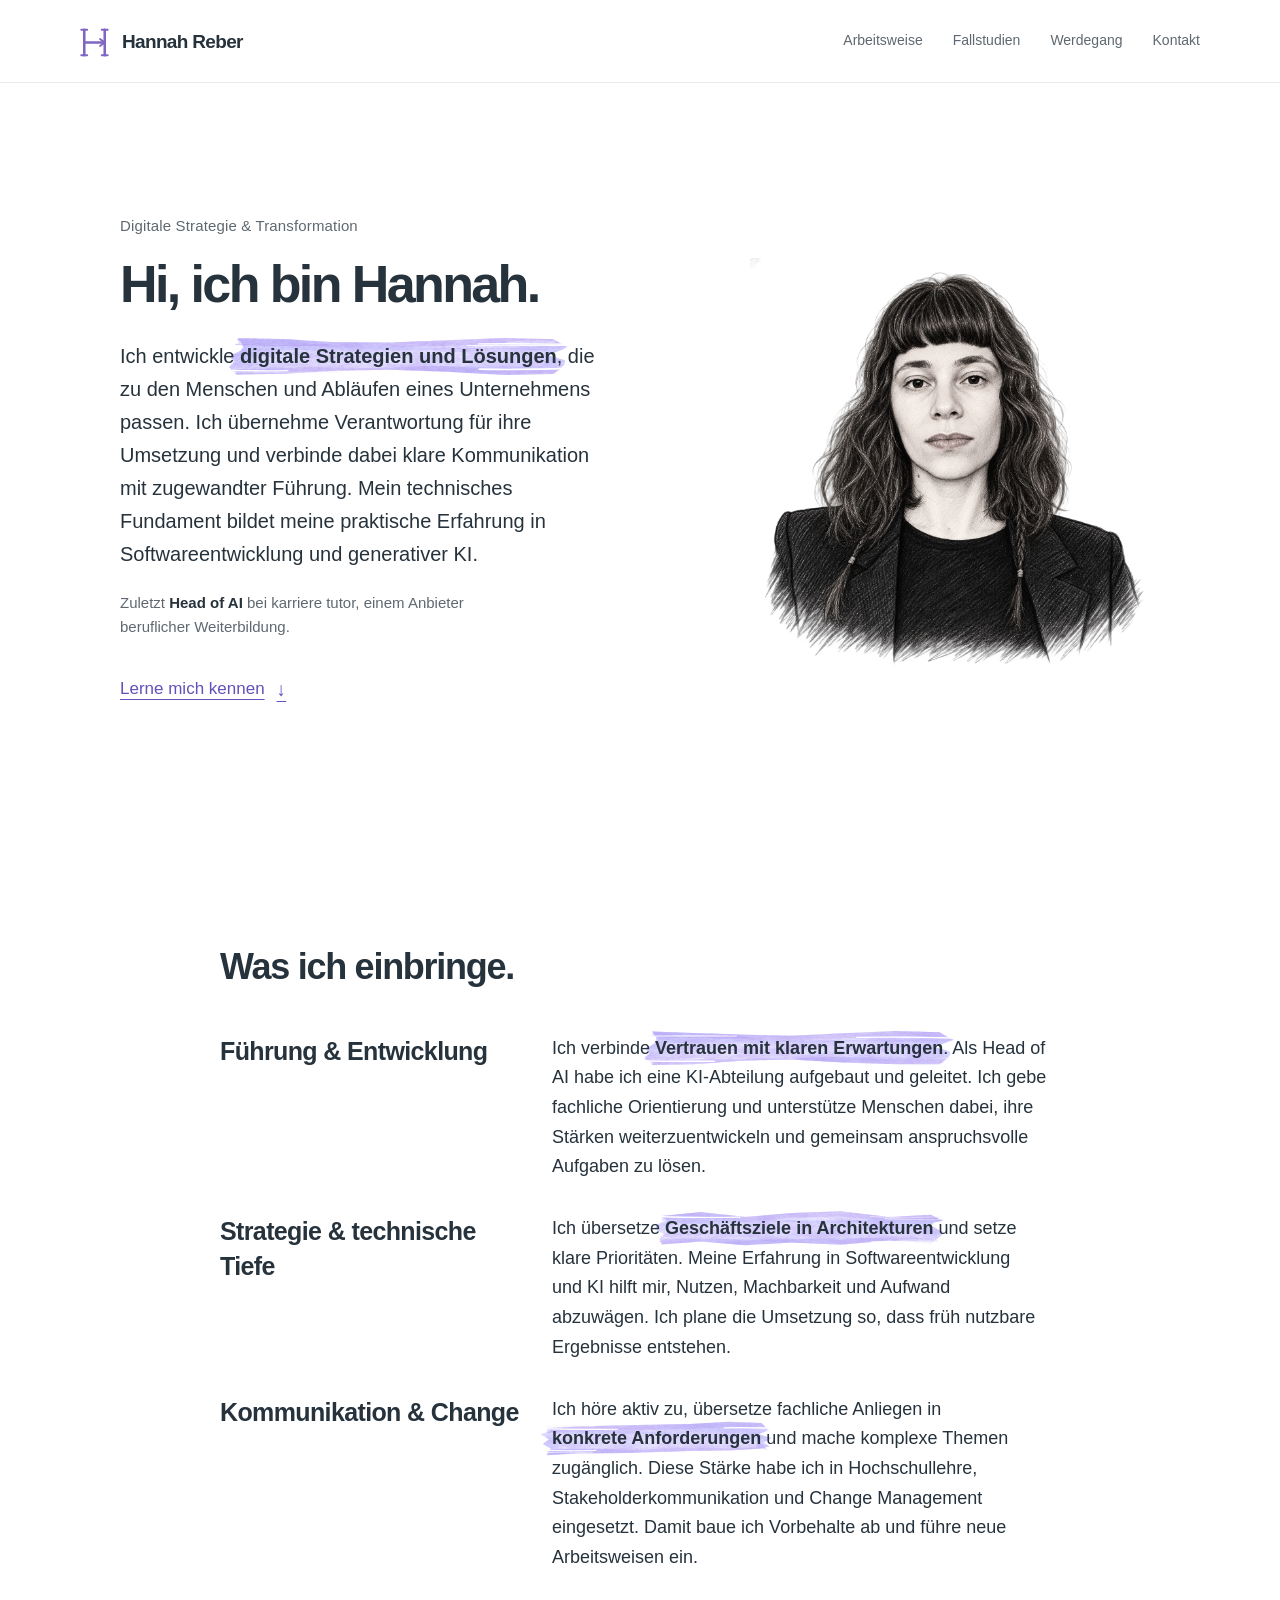
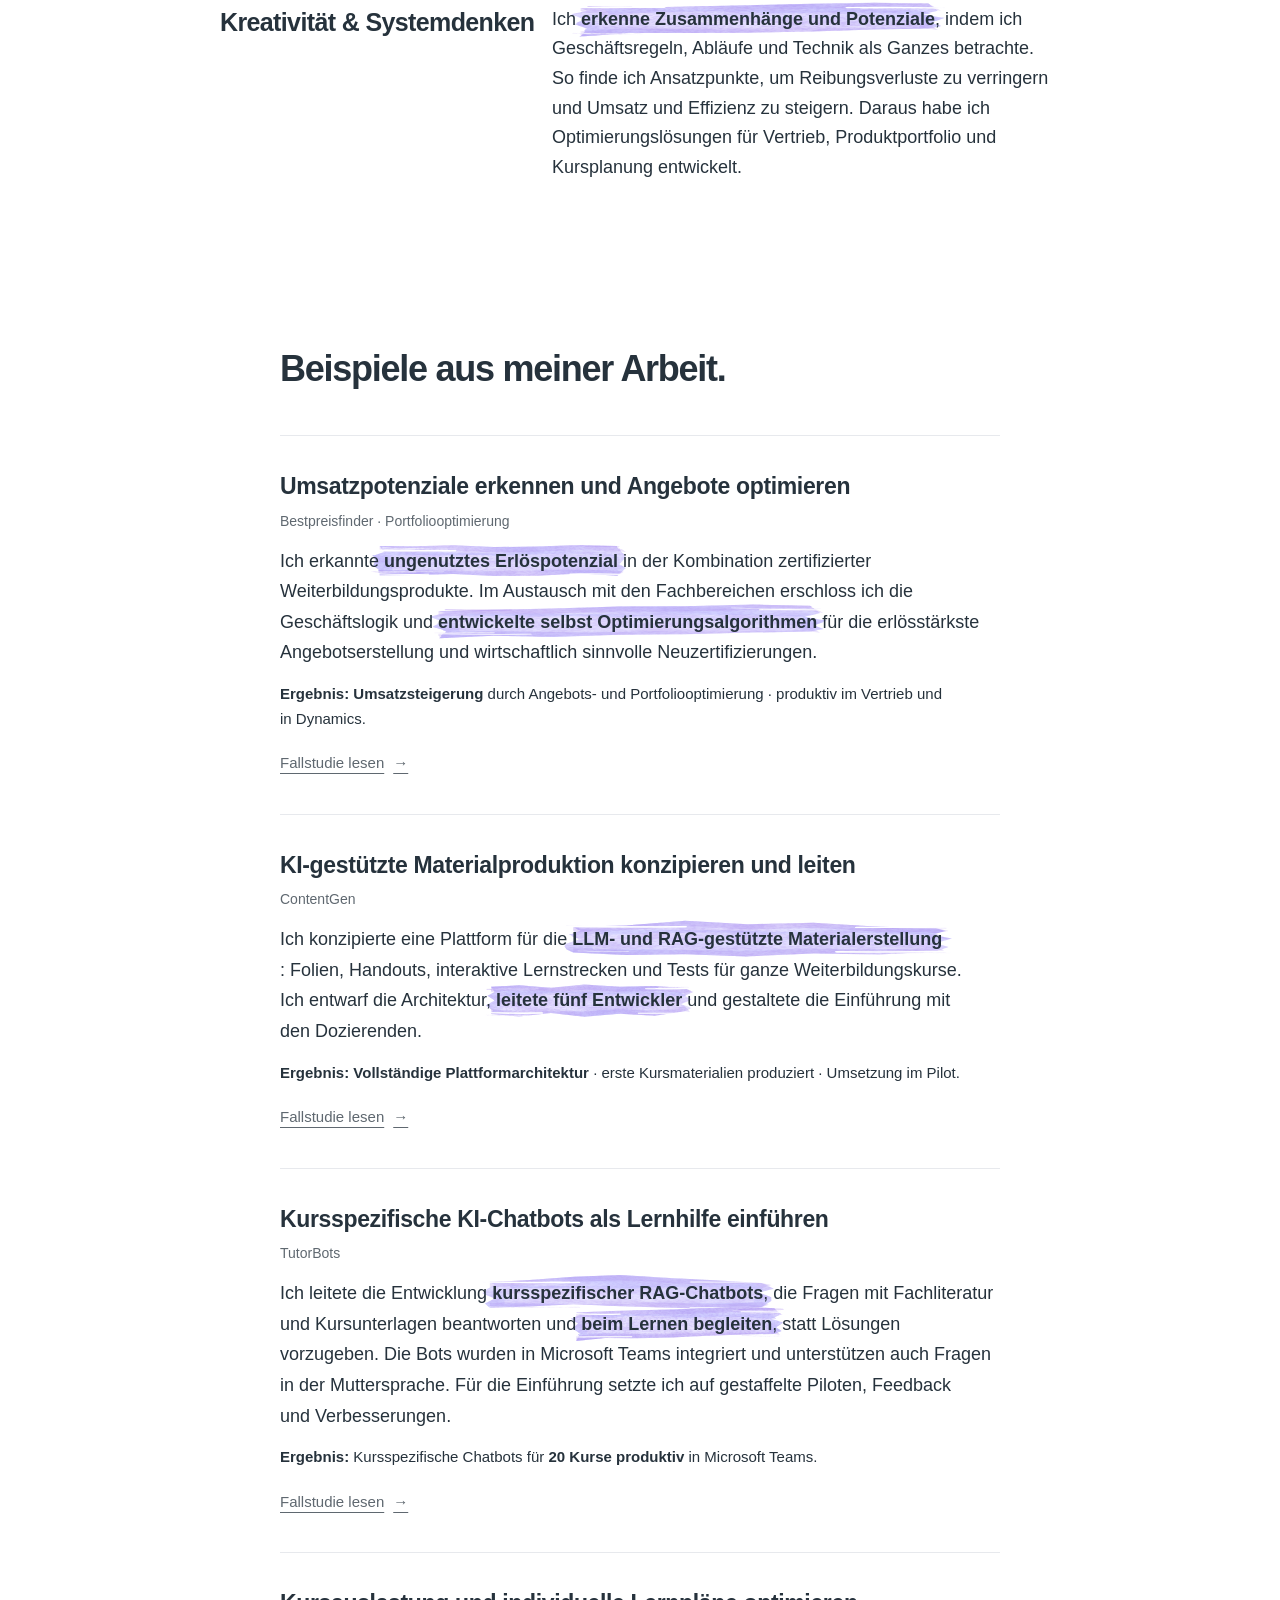
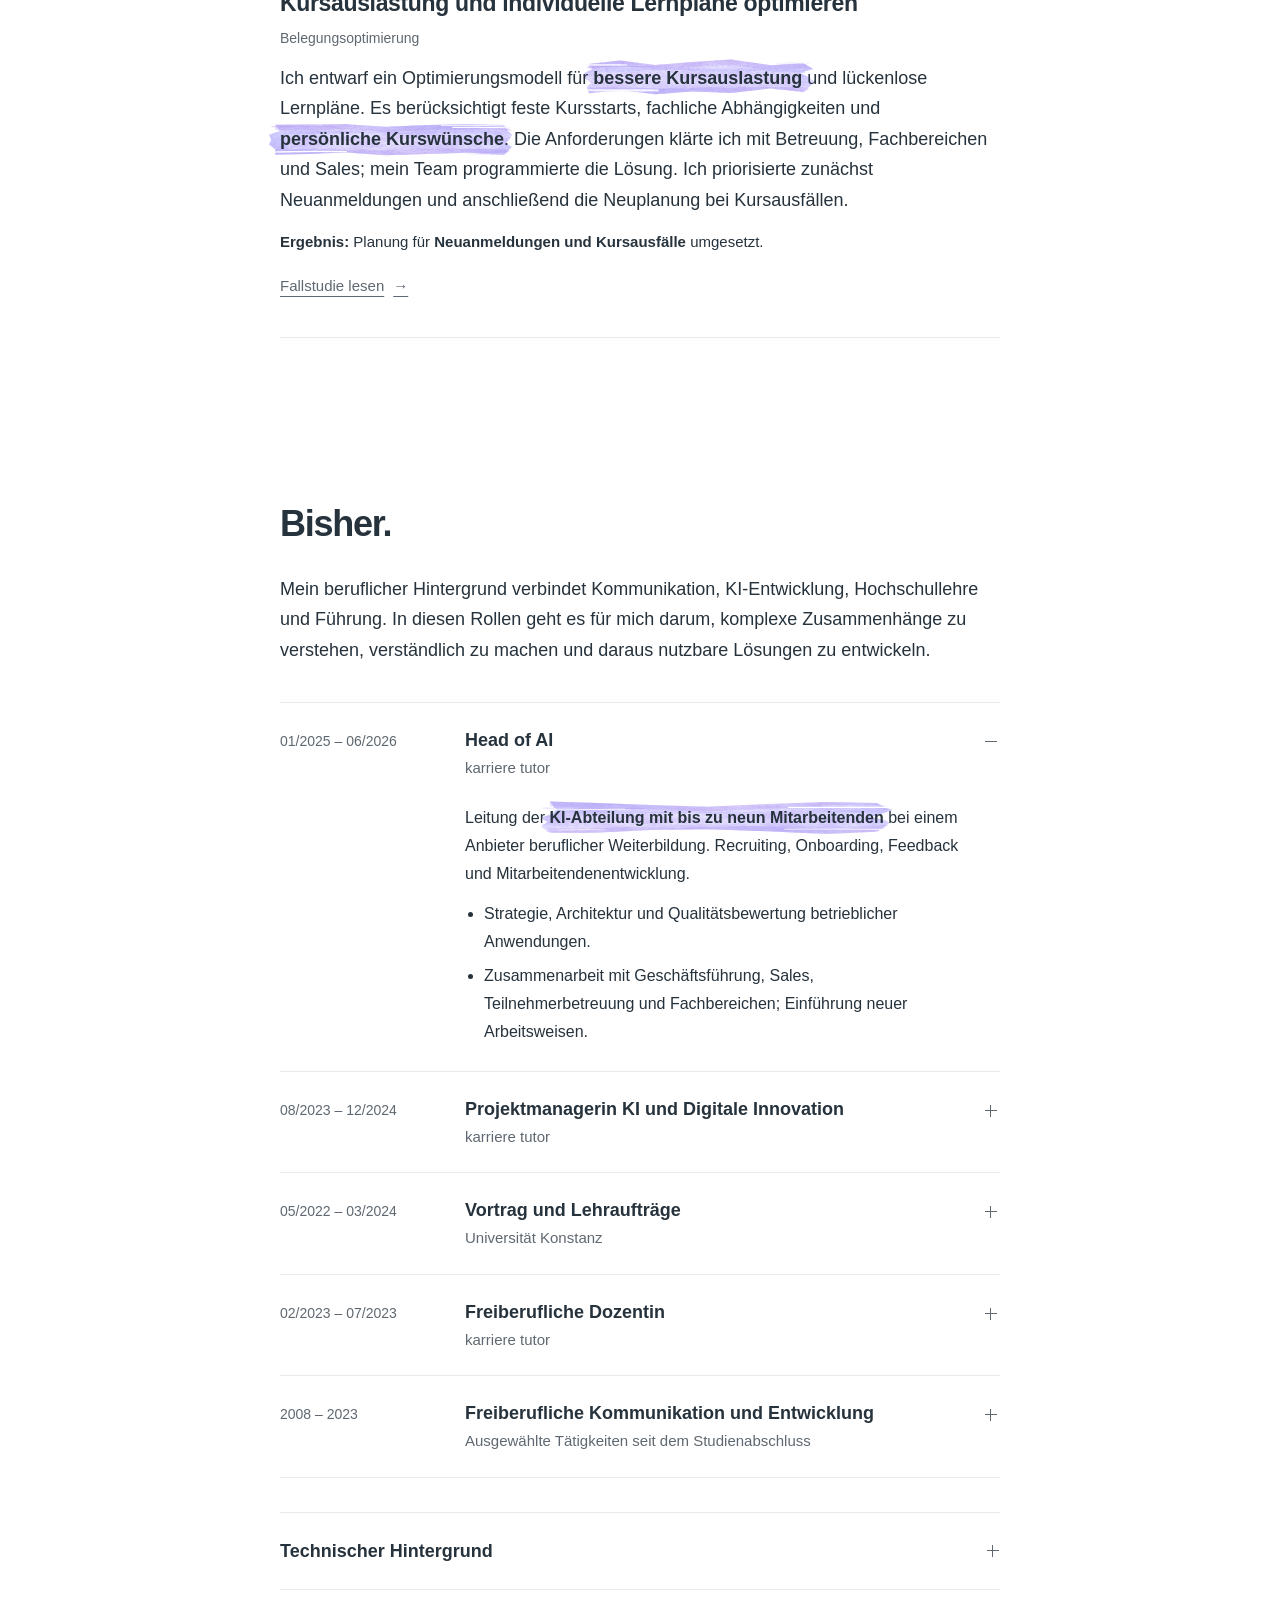
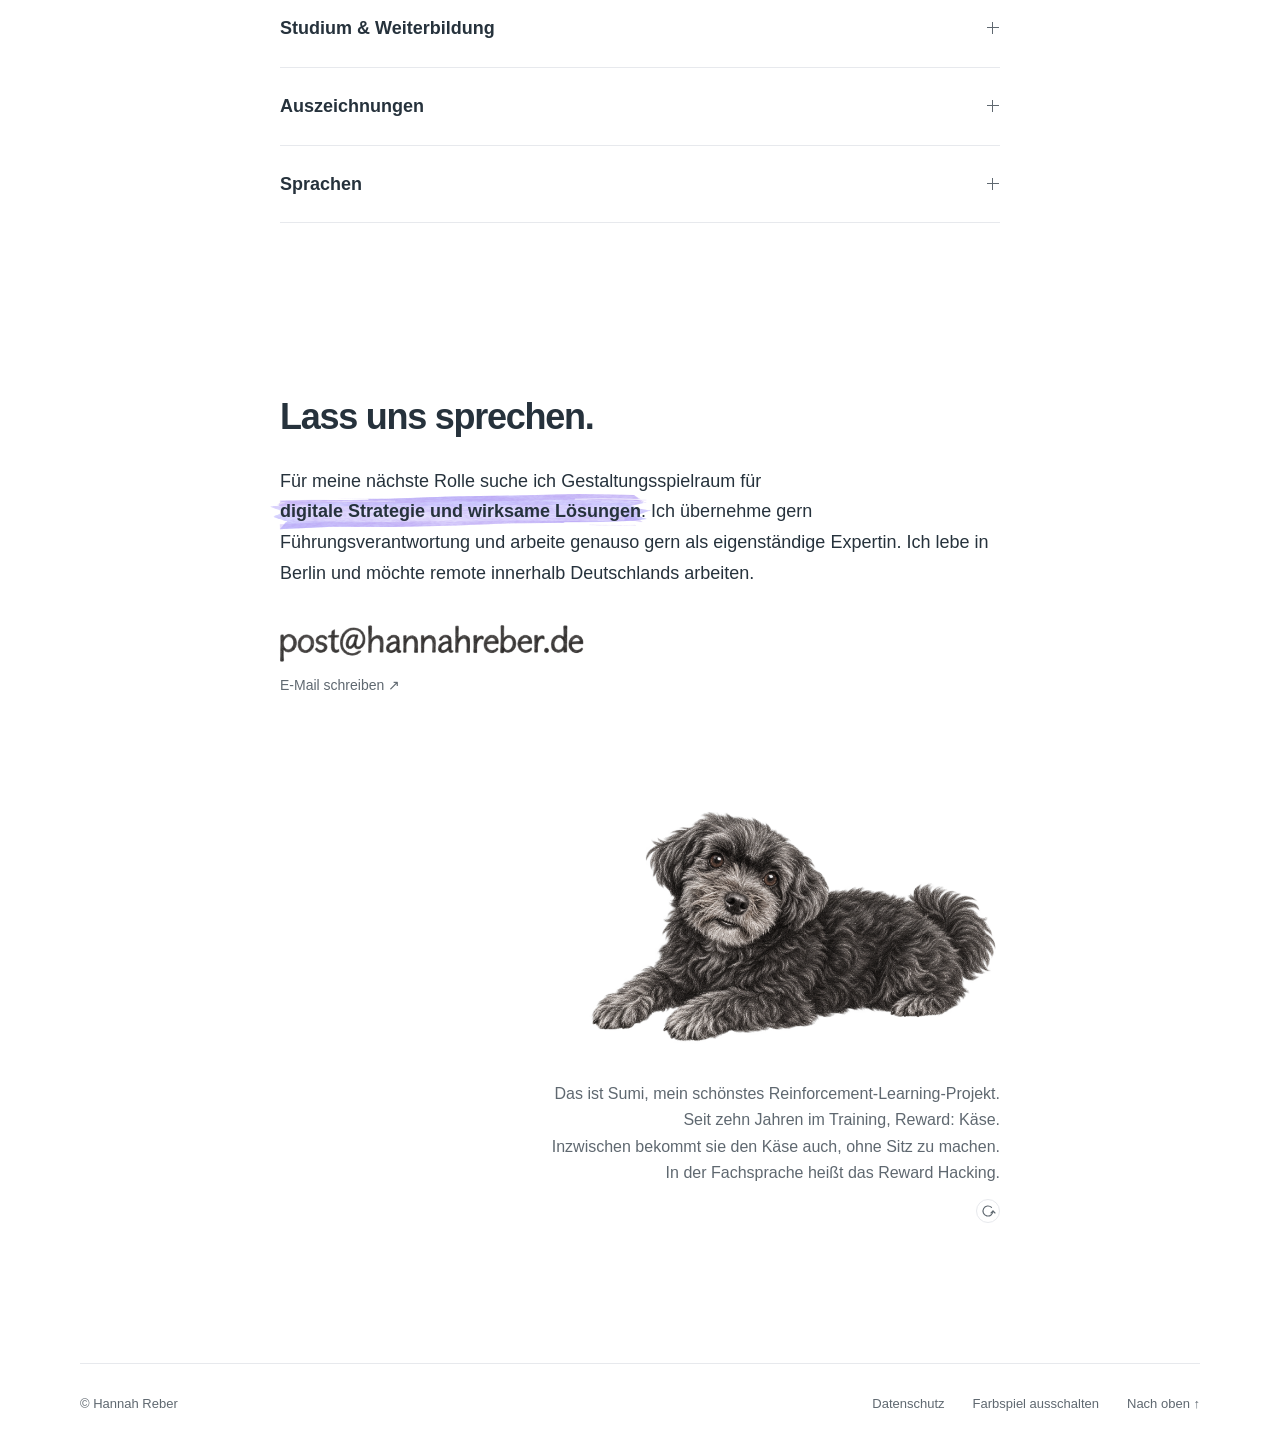
==== commit 92577cc4: "Update portfolio website" ====
--- a/index.html
+++ b/index.html
@@ -1,13 +1,13 @@
 <!doctype html>
-<html lang="de">
+<html lang="de" data-reading-accents="on" data-effect="reading-accents" data-calm-effect="verlauf" data-calm-palette="neutral">
 <head>
   <meta charset="utf-8"><meta name="viewport" content="width=device-width,initial-scale=1">
   <meta name="color-scheme" content="only light"><meta name="theme-color" content="#ffffff">
   <meta name="robots" content="noindex, nofollow, noimageindex, nosnippet"><meta name="referrer" content="no-referrer">
   <meta name="description" content="Hannah Reber. Digitale Strategie, klare Kommunikation und zugewandte Führung – mit technischer Tiefe. Lerne meine Arbeitsweise und Projekte kennen.">
-  <title>Hannah Reber · Digitale Strategie &amp; Teamführung</title>
+  <title>Hannah Reber · Digitale Strategie &amp; Transformation</title>
   <link rel="icon" type="image/svg+xml" href="assets/monogram-flow-icon.svg?v=1">
-  <link rel="stylesheet" href="styles.css?v=8"><link rel="stylesheet" href="strengths.css?v=5"><link rel="stylesheet" href="skills.css?v=2"><link rel="stylesheet" href="colour-preview.css?v=3"><link rel="stylesheet" href="reading-colour.css?v=5"><link rel="stylesheet" href="ambient-colour.css?v=4"><link rel="stylesheet" href="contact-image.css?v=3"><link rel="stylesheet" href="dog-footnote.css?v=8"><link rel="stylesheet" href="monogram.css?v=3"><script src="monogram.js?v=3" defer></script><script src="portfolio-data.js?v=10" defer></script><script src="colour-preview.js?v=5" defer></script><script src="app.js?v=16" defer></script><script src="reading-colour.js?v=4" defer></script><script src="ambient-colour.js?v=2" defer></script>
+  <link rel="stylesheet" href="styles.css?v=11"><link rel="stylesheet" href="strengths.css?v=10"><link rel="stylesheet" href="reading-accents.css?v=1"><link rel="stylesheet" href="skills.css?v=2"><link rel="stylesheet" href="contact-image.css?v=3"><link rel="stylesheet" href="dog-footnote.css?v=9"><link rel="stylesheet" href="monogram.css?v=3"><script src="monogram.js?v=3" defer></script><script src="portfolio-data.js?v=13" defer></script><script src="app.js?v=18" defer></script><script src="reading-paints.js?v=1" defer></script><script src="reading-accents.js?v=1" defer></script>
 </head>
 <body>
   <canvas id="pointer-colour" aria-hidden="true"></canvas>
@@ -21,27 +21,48 @@
     <div id="home-view">
       <section class="hero" id="start" aria-labelledby="hero-title">
         <div class="hero-inner">
-          <div class="hero-copy" data-ink-guard><p class="role-line">Digitale Strategie &amp; Teamführung</p><h1 id="hero-title">Hi, ich bin Hannah.</h1><p class="hero-description" data-marker-scope>Ich entwickle <span class="text-marker">digitale Strategien</span> und Lösungen, die zu den Menschen und Abläufen eines Unternehmens passen. Ihre Umsetzung begleite ich mit technischem Verständnis, klarer <span class="text-marker">Kommunikation</span> und <span class="text-marker">zugewandter Führung</span>.</p><a class="intro-link" href="#arbeitsweise">Lerne mich kennen <span aria-hidden="true">↓</span></a></div>
+          <div class="hero-copy" data-ink-guard><p class="role-line">Digitale Strategie &amp; Transformation</p><h1 id="hero-title">Hi, ich bin Hannah.</h1><p class="hero-description" data-marker-scope>Ich entwickle <span class="text-marker">digitale Strategien und Lösungen</span>, die zu den Menschen und Abläufen eines Unternehmens passen. Ich übernehme Verantwortung für ihre Umsetzung und verbinde dabei klare Kommunikation mit zugewandter Führung. Mein technisches Fundament bildet meine praktische Erfahrung in Softwareentwicklung und generativer KI.</p><p class="hero-context">Zuletzt <strong>Head of AI</strong> bei karriere tutor, einem Anbieter beruflicher Weiterbildung.</p><a class="intro-link" href="#arbeitsweise">Lerne mich kennen <span aria-hidden="true">↓</span></a></div>
           <figure class="portrait" data-ink-guard><img src="assets/hannah-portrait.png" alt="Gezeichnetes Porträt von Hannah Reber mit Sakko" width="1254" height="1254" fetchpriority="high"></figure>
         </div>
       </section>
       <section class="story-section" id="arbeitsweise" aria-labelledby="arbeitsweise-title">
         <div class="reading-column"><h2 id="arbeitsweise-title" data-ink-guard>Was ich einbringe.</h2>
           <div class="strength-list">
-            <div class="strength-row" data-ink-guard><h3>Kommunikation &amp; Empathie</h3><p data-marker-scope>Ich höre genau zu und frage nach, bis Bedürfnisse und Arbeitsabläufe klar werden. Daraus mache ich <span class="text-marker">konkrete Anforderungen</span> und erkläre komplexe Zusammenhänge verständlich.</p></div>
-            <div class="strength-row" data-ink-guard><h3>Mustererkennung &amp; Kreativität</h3><p data-marker-scope>Ich erkenne Zusammenhänge in Geschäftsmodellen und Arbeitsabläufen. Daraus entwickle ich neue Lösungswege und prüfe ihren <span class="text-marker">wirtschaftlichen Nutzen</span> – auch über den ursprünglichen Auftrag hinaus.</p></div>
-            <div class="strength-row" data-ink-guard><h3>Strategie &amp; technische Tiefe</h3><p data-marker-scope>Ich denke Geschäftsziele, <span class="text-marker">Architektur</span> und Einführung zusammen. Eigene Entwicklungserfahrung hilft mir, Lösungen fundiert zu beurteilen, <span class="text-marker">Prioritäten</span> zu setzen und die Umsetzung in sinnvolle Schritte zu gliedern.</p></div>
-            <div class="strength-row" data-ink-guard><h3>Führung &amp; Entwicklung</h3><p data-marker-scope>Ich verbinde fachlichen Anspruch mit Vertrauen, <span class="text-marker">psychologischer Sicherheit</span> und Zusammenhalt im Remote-Team. Mir ist wichtig, individuelle Stärken und <span class="text-marker">Entwicklungswünsche</span> zu verstehen und gemeinsam passende Aufgaben zu finden.</p></div>
+            <div class="strength-row" data-strength="leadership" data-ink-guard><h3>Führung &amp; Entwicklung</h3><p data-marker-scope>Ich verbinde <span class="text-marker">Vertrauen mit klaren Erwartungen</span>. Als Head of AI habe ich eine KI-Abteilung aufgebaut und geleitet. Ich gebe fachliche Orientierung und unterstütze Menschen dabei, ihre Stärken weiterzuentwickeln und gemeinsam anspruchsvolle Aufgaben zu lösen.</p></div>
+            <div class="strength-row" data-strength="strategy" data-ink-guard><h3>Strategie &amp; technische Tiefe</h3><p data-marker-scope>Ich übersetze <span class="text-marker">Geschäftsziele in Architekturen</span> und setze klare Prioritäten. Meine Erfahrung in Softwareentwicklung und KI hilft mir, Nutzen, Machbarkeit und Aufwand abzuwägen. Ich plane die Umsetzung so, dass früh nutzbare Ergebnisse entstehen.</p></div>
+            <div class="strength-row" data-strength="communication" data-ink-guard><h3>Kommunikation &amp; Change</h3><p data-marker-scope>Ich höre aktiv zu, übersetze fachliche Anliegen in <span class="text-marker">konkrete Anforderungen</span> und mache komplexe Themen zugänglich. Diese Stärke habe ich in Hochschullehre, Stakeholderkommunikation und Change Management eingesetzt. Damit baue ich Vorbehalte ab und führe neue Arbeitsweisen ein.</p></div>
+            <div class="strength-row" data-strength="creativity" data-ink-guard><h3>Kreativität &amp; Systemdenken</h3><p data-marker-scope>Ich <span class="text-marker">erkenne Zusammenhänge und Potenziale</span>, indem ich Geschäftsregeln, Abläufe und Technik als Ganzes betrachte. So finde ich Ansatzpunkte, um Reibungsverluste zu verringern und Umsatz und Effizienz zu steigern. Daraus habe ich Optimierungslösungen für Vertrieb, Produktportfolio und Kursplanung entwickelt.</p></div>
           </div>
         </div>
       </section>
-      <section class="story-section" id="fallstudien" aria-labelledby="fallstudien-title"><div class="reading-column"><h2 id="fallstudien-title" data-ink-guard>Beispiele aus meiner Arbeit.</h2><div class="project-list"><a class="project-link" data-marker-tone="yellow" href="#fallstudie/contentgen"><div class="project-copy" data-ink-guard><h3>Architektur und Teamführung für eine Plattform für Unterrichtsmaterialien</h3><p class="project-name">ContentGen</p><p data-marker-scope>Verstreute Unterlagen erschwerten Pflege und Übergaben. Ich entwickelte die <span class="text-marker">vollständige Architektur</span> einer gemeinsamen Plattform für Unterrichtsmaterialien und <span class="text-marker">leitete die Umsetzung</span> mit fünf Entwicklern – von der fachlichen Qualität bis zur Zusammenarbeit mit den Dozierenden.</p><span class="read-link">Fallstudie lesen <span aria-hidden="true">→</span></span></div></a><a class="project-link" data-marker-tone="blue" href="#fallstudie/angebotsoptimierung"><div class="project-copy" data-ink-guard><h3>Entwicklung einer Angebots- und Portfoliooptimierung</h3><p class="project-name">Bestpreisfinder · Portfoliooptimierung</p><p data-marker-scope>Dieselben Kurse konnten je nach Produktzusammenstellung unterschiedliche Erlöse erzielen. Im <span class="text-marker">Dialog mit Fachbereichen</span> erschloss ich die Geschäftslogik und entwickelte Werkzeuge für bessere Angebote und strategische <span class="text-marker">Portfolioentscheidungen</span>.</p><span class="read-link">Fallstudie lesen <span aria-hidden="true">→</span></span></div></a><a class="project-link" data-marker-tone="green" href="#fallstudie/tutorbots"><div class="project-copy" data-ink-guard><h3>Projektleitung und Einführung kursspezifischer KI-Lernassistenten</h3><p class="project-name">TutorBots</p><p data-marker-scope>Wie helfen Chatbots beim Lernen, ohne den Lösungsweg abzunehmen? Ich <span class="text-marker">leitete das Projekt</span>, entwickelte eine <span class="text-marker">gestaffelte Einführungsstrategie</span> und verband die technische Umsetzung mit dem didaktischen Wissen der Dozierenden.</p><span class="read-link">Fallstudie lesen <span aria-hidden="true">→</span></span></div></a><a class="project-link" data-marker-tone="pink" href="#fallstudie/belegungsoptimierung"><div class="project-copy" data-ink-guard><h3>Konzeption einer Kursplanung für bessere Auslastung</h3><p class="project-name">Belegungsoptimierung</p><p data-marker-scope>Eine gute Kursplanung muss Auslastung, fachliche Regeln und persönliche Wünsche verbinden. Ich <span class="text-marker">klärte diese Interessen</span> mit den Beteiligten, <span class="text-marker">entwickelte die Architektur</span> und steuerte die Umsetzung in nutzbaren Ausbaustufen.</p><span class="read-link">Fallstudie lesen <span aria-hidden="true">→</span></span></div></a></div></div></section>
-      <section class="story-section" id="werdegang" aria-labelledby="werdegang-title"><div class="reading-column"><h2 id="werdegang-title" data-ink-guard>Bisher.</h2><p class="section-intro" data-ink-guard data-marker-scope><span class="text-marker">Freiberufliche Entwicklung</span>, <span class="text-marker">Lehre</span> und die <span class="text-marker">Leitung einer KI-Abteilung</span>: In unterschiedlichen Rollen habe ich Menschen, Technik und betriebliche Abläufe zusammengebracht.</p><div class="career-list"><details class="career-entry" open><summary data-ink-guard data-marker-scope><span class="career-date">01/2025 – 06/2026</span><span class="career-label"><strong><span class="text-marker">Head of AI</span></strong><span>karriere tutor</span></span><span class="disclosure-sign" aria-hidden="true"></span></summary><div class="career-body" data-ink-guard><p data-marker-scope>Leitung der <span class="text-marker">KI-Abteilung</span> mit bis zu <span class="text-marker">neun Mitarbeitenden</span>. Recruiting, Onboarding, Feedback und <span class="text-marker">Mitarbeitendenentwicklung</span>.</p><ul><li data-marker-scope><span class="text-marker">Strategie</span>, <span class="text-marker">Architektur</span> und Qualitätsbewertung betrieblicher Anwendungen.</li><li data-marker-scope>Zusammenarbeit mit Geschäftsführung, Sales, Teilnehmerbetreuung und Fachbereichen; <span class="text-marker">Einführung neuer Arbeitsweisen</span>.</li></ul></div></details><details class="career-entry" ><summary data-ink-guard data-marker-scope><span class="career-date">08/2023 – 12/2024</span><span class="career-label"><strong>Projektmanagerin KI und <span class="text-marker">Digitale Innovation</span></strong><span>karriere tutor</span></span><span class="disclosure-sign" aria-hidden="true"></span></summary><div class="career-body" data-ink-guard><p data-marker-scope><span class="text-marker">Betriebliche Potenziale</span> erkunden, <span class="text-marker">Anforderungen klären</span> und digitale Lösungen entwickeln und steuern.</p><ul><li data-marker-scope>Analyse betrieblicher Abläufe, technische Konzeption und <span class="text-marker">Abstimmung mit Fachbereichen</span>.</li></ul></div></details><details class="career-entry" ><summary data-ink-guard data-marker-scope><span class="career-date">04/2023 – 03/2024</span><span class="career-label"><strong><span class="text-marker">Lehrbeauftragte</span></strong><span>Universität Konstanz</span></span><span class="disclosure-sign" aria-hidden="true"></span></summary><div class="career-body" data-ink-guard><p data-marker-scope>Seminare in Python, <span class="text-marker">Machine Learning</span> und <span class="text-marker">Quantum Computing</span>.</p><ul><li data-marker-scope>Lehraufträge im Sommersemester 2023 und Wintersemester 2023/24; die Zeitangabe entspricht dem Semesterrahmen. Bereits zugesagte Seminare hielt ich zuletzt neben meiner Festanstellung.</li><li data-marker-scope>Komplexe technische Zusammenhänge <span class="text-marker">verständlich vermitteln</span>.</li></ul></div></details><details class="career-entry" ><summary data-ink-guard data-marker-scope><span class="career-date">02/2023 – 07/2023</span><span class="career-label"><strong><span class="text-marker">Freiberufliche Dozentin</span></strong><span>karriere tutor</span></span><span class="disclosure-sign" aria-hidden="true"></span></summary><div class="career-body" data-ink-guard><p data-marker-scope>Sechs Monate <span class="text-marker">freiberufliche Lehre</span> in der beruflichen Weiterbildung unmittelbar vor meiner Festanstellung.</p></div></details><details class="career-entry" ><summary data-ink-guard data-marker-scope><span class="career-date">2021 – 2023</span><span class="career-label"><strong><span class="text-marker">KI-Entwicklerin</span> und Programmiererin</strong><span>Freiberuflich</span></span><span class="disclosure-sign" aria-hidden="true"></span></summary><div class="career-body" data-ink-guard><p data-marker-scope>Kundenspezifische <span class="text-marker">KI-Lösungen</span>, Modellanpassung, Prototypen und Beratung zum praktischen Einsatz generativer KI.</p></div></details><details class="career-entry" ><summary data-ink-guard data-marker-scope><span class="career-date">2003 – 2021</span><span class="career-label"><strong>Technologische und <span class="text-marker">kreative Projektarbeit</span></strong><span>Freiberuflich</span></span><span class="disclosure-sign" aria-hidden="true"></span></summary><div class="career-body" data-ink-guard><p data-marker-scope><span class="text-marker">Kreative Anwendungen</span> mit <span class="text-marker">generativen Algorithmen</span>, Daten und <span class="text-marker">Machine Learning</span>.</p><ul><li data-marker-scope>Auszeichnung beim SAAI Creative Quantum AI Wettbewerb 2021.</li></ul></div></details></div>
-        <details class="background-details technical-background" id="technical-background"><summary data-ink-guard><span>Technischer Hintergrund</span><span class="disclosure-sign" aria-hidden="true"></span></summary><div class="technical-content"><div class="technical-group" data-ink-guard data-marker-tone="blue"><h3>Architektur &amp; Integration</h3><p data-marker-scope>Ich entwerfe <span class="text-marker">Datenflüsse</span>, Schnittstellen und <span class="text-marker">Zugriffsmodelle</span> und verbinde Anwendungen mit vorhandenen Unternehmenssystemen. Praktische Erfahrung bringe ich unter anderem mit Azure, Google Cloud / Vertex AI und der Integration in CRM-Systeme und Microsoft Teams mit.</p></div><div class="technical-group" data-ink-guard data-marker-tone="green"><h3>KI &amp; Wissenssysteme</h3><p data-marker-scope>Ich konzipiere <span class="text-marker">eigene RAG-Systeme</span> und mehrstufige LLM-Workflows, unter anderem mit LangChain. Dazu gehören die Aufbereitung von Fachliteratur und multimodalen Inhalten sowie die <span class="text-marker">Qualitätsbewertung</span> gemeinsam mit Fachexpertinnen und Fachexperten.</p></div><div class="technical-group" data-ink-guard data-marker-tone="pink"><h3>Mathematische Optimierung</h3><p data-marker-scope>Ich übersetze <span class="text-marker">Geschäftsziele</span> und betriebliche Regeln in <span class="text-marker">Optimierungsmodelle</span> – für Preis- und Portfolioentscheidungen ebenso wie für Kursplanung und Auslastung. Dafür habe ich mit Python, Google OR-Tools und PuLP gearbeitet.</p></div></div></details>
-        <details class="background-details"><summary data-ink-guard><span>Studium &amp; Weiterbildung</span><span class="disclosure-sign" aria-hidden="true"></span></summary><ul class="qualification-list" data-ink-guard><li><strong>B.A. Medien- und Kommunikationswissenschaft</strong><span>Universität Mannheim · 2008 · Abschlussnote 1,3</span></li><li><strong>Ausbildereignung</strong><span>AdA-Schein</span></li><li><strong>Data Analytics Bootcamp</strong><span>Ironhack Berlin · 2020 · Neun Wochen in Vollzeit</span></li><li><strong>Mathematics for Machine Learning</strong><span>Imperial College London / Coursera · 2021</span></li><li><strong>Deep Neural Networks with PyTorch</strong><span>IBM / Coursera · 2020 · Mit Honors</span></li></ul></details>
+      <section class="story-section" id="fallstudien" aria-labelledby="fallstudien-title"><div class="reading-column"><h2 id="fallstudien-title" data-ink-guard>Beispiele aus meiner Arbeit.</h2><div class="project-list"><a class="project-link" data-marker-tone="blue" href="#fallstudie/angebotsoptimierung"><div class="project-copy" data-ink-guard><h3>Umsatzpotenziale erkennen und Angebote optimieren</h3><p class="project-name">Bestpreisfinder · Portfoliooptimierung</p><p data-marker-scope>Ich erkannte <span class="text-marker">ungenutztes Erlöspotenzial</span> in der Kombination zertifizierter Weiterbildungsprodukte. Im Austausch mit den Fachbereichen erschloss ich die Geschäftslogik und <span class="text-marker">entwickelte selbst Optimierungsalgorithmen</span> für die erlösstärkste Angebotserstellung und wirtschaftlich sinnvolle Neuzertifizierungen.</p><p class="project-outcome" data-marker-scope><span>Ergebnis:</span> <span class="text-marker">Umsatzsteigerung</span> durch Angebots- und Portfoliooptimierung · produktiv im Vertrieb und in Dynamics.</p><span class="read-link">Fallstudie lesen <span aria-hidden="true">→</span></span></div></a><a class="project-link" data-marker-tone="yellow" href="#fallstudie/contentgen"><div class="project-copy" data-ink-guard><h3>KI-gestützte Materialproduktion konzipieren und leiten</h3><p class="project-name">ContentGen</p><p data-marker-scope>Ich konzipierte eine Plattform für die <span class="text-marker">LLM- und RAG-gestützte Materialerstellung</span>: Folien, Handouts, interaktive Lernstrecken und Tests für ganze Weiterbildungskurse. Ich entwarf die Architektur, <span class="text-marker">leitete fünf Entwickler</span> und gestaltete die Einführung mit den Dozierenden.</p><p class="project-outcome" data-marker-scope><span>Ergebnis:</span> <span class="text-marker">Vollständige Plattformarchitektur</span> · erste Kursmaterialien produziert · Umsetzung im Pilot.</p><span class="read-link">Fallstudie lesen <span aria-hidden="true">→</span></span></div></a><a class="project-link" data-marker-tone="green" href="#fallstudie/tutorbots"><div class="project-copy" data-ink-guard><h3>Kursspezifische KI-Chatbots als Lernhilfe einführen</h3><p class="project-name">TutorBots</p><p data-marker-scope>Ich leitete die Entwicklung <span class="text-marker">kursspezifischer RAG-Chatbots</span>, die Fragen mit Fachliteratur und Kursunterlagen beantworten und <span class="text-marker">beim Lernen begleiten</span>, statt Lösungen vorzugeben. Die Bots wurden in Microsoft Teams integriert und unterstützen auch Fragen in der Muttersprache. Für die Einführung setzte ich auf gestaffelte Piloten, Feedback und Verbesserungen.</p><p class="project-outcome" data-marker-scope><span>Ergebnis:</span> Kursspezifische Chatbots für <span class="text-marker">20 Kurse produktiv</span> in Microsoft Teams.</p><span class="read-link">Fallstudie lesen <span aria-hidden="true">→</span></span></div></a><a class="project-link" data-marker-tone="pink" href="#fallstudie/belegungsoptimierung"><div class="project-copy" data-ink-guard><h3>Kursauslastung und individuelle Lernpläne optimieren</h3><p class="project-name">Belegungsoptimierung</p><p data-marker-scope>Ich entwarf ein Optimierungsmodell für <span class="text-marker">bessere Kursauslastung</span> und lückenlose Lernpläne. Es berücksichtigt feste Kursstarts, fachliche Abhängigkeiten und <span class="text-marker">persönliche Kurswünsche</span>. Die Anforderungen klärte ich mit Betreuung, Fachbereichen und Sales; mein Team programmierte die Lösung. Ich priorisierte zunächst Neuanmeldungen und anschließend die Neuplanung bei Kursausfällen.</p><p class="project-outcome" data-marker-scope><span>Ergebnis:</span> Planung für <span class="text-marker">Neuanmeldungen und Kursausfälle</span> umgesetzt.</p><span class="read-link">Fallstudie lesen <span aria-hidden="true">→</span></span></div></a></div></div></section>
+      <section class="story-section" id="werdegang" aria-labelledby="werdegang-title"><div class="reading-column"><h2 id="werdegang-title" data-ink-guard>Bisher.</h2><p class="section-intro" data-ink-guard>Mein beruflicher Hintergrund verbindet Kommunikation, KI-Entwicklung, Hochschullehre und Führung. In diesen Rollen geht es für mich darum, komplexe Zusammenhänge zu verstehen, verständlich zu machen und daraus nutzbare Lösungen zu entwickeln.</p><div class="career-list"><details class="career-entry" data-career="head-ai" open><summary data-ink-guard><span class="career-date">01/2025 – 06/2026</span><span class="career-label"><strong>Head of AI</strong><span>karriere tutor</span></span><span class="disclosure-sign" aria-hidden="true"></span></summary><div class="career-body" data-ink-guard><p data-marker-scope>Leitung der <span class="text-marker">KI-Abteilung mit bis zu neun Mitarbeitenden</span> bei einem Anbieter beruflicher Weiterbildung. Recruiting, Onboarding, Feedback und Mitarbeitendenentwicklung.</p><ul><li data-marker-scope>Strategie, Architektur und Qualitätsbewertung betrieblicher Anwendungen.</li><li data-marker-scope>Zusammenarbeit mit Geschäftsführung, Sales, Teilnehmerbetreuung und Fachbereichen; Einführung neuer Arbeitsweisen.</li></ul></div></details><details class="career-entry" data-career="projektmanagement" ><summary data-ink-guard><span class="career-date">08/2023 – 12/2024</span><span class="career-label"><strong>Projektmanagerin KI und Digitale Innovation</strong><span>karriere tutor</span></span><span class="disclosure-sign" aria-hidden="true"></span></summary><div class="career-body" data-ink-guard><p data-marker-scope><span class="text-marker">Betriebliche Potenziale erkunden</span>, Anforderungen klären und digitale Lösungen entwickeln und steuern.</p><ul><li data-marker-scope>Analyse betrieblicher Abläufe, technische Konzeption und Abstimmung mit Fachbereichen.</li></ul></div></details><details class="career-entry" data-career="konstanz" ><summary data-ink-guard><span class="career-date">05/2022 – 03/2024</span><span class="career-label"><strong>Vortrag und Lehraufträge</strong><span>Universität Konstanz</span></span><span class="disclosure-sign" aria-hidden="true"></span></summary><div class="career-body" data-ink-guard><p data-marker-scope>Vortrag zu KI und Roboter-Erziehung 2022; Lehraufträge zu Python, Machine Learning und Quantum Computing 2023/24.</p><ul><li data-marker-scope>ADILT-Ringvorlesung am 5. Mai 2022: „Roboter-Erziehung. Einblick in die Perspektive einer Computer-Künstlerin“.</li><li data-marker-scope>Lehraufträge im Sommersemester 2023 und Wintersemester 2023/24.</li><li data-marker-scope>Komplexe <span class="text-marker">technische Zusammenhänge verständlich vermitteln</span>.</li></ul><a class="qualification-source" href="https://streaming.uni-konstanz.de/vorlesungen/sommersemester-2022/key-16710-20221/" target="_blank" rel="noopener noreferrer">Vortrag an der Universität Konstanz <span aria-hidden="true">↗</span></a></div></details><details class="career-entry" data-career="dozentin-kt" ><summary data-ink-guard><span class="career-date">02/2023 – 07/2023</span><span class="career-label"><strong>Freiberufliche Dozentin</strong><span>karriere tutor</span></span><span class="disclosure-sign" aria-hidden="true"></span></summary><div class="career-body" data-ink-guard><p data-marker-scope>Freiberufliche <span class="text-marker">Lehre in der beruflichen Weiterbildung</span>.</p></div></details><details class="career-entry" data-career="freelance" ><summary data-ink-guard><span class="career-date">2008 – 2023</span><span class="career-label"><strong>Freiberufliche Kommunikation und Entwicklung</strong><span>Ausgewählte Tätigkeiten seit dem Studienabschluss</span></span><span class="disclosure-sign" aria-hidden="true"></span></summary><div class="career-body" data-ink-guard><p data-marker-scope><span class="text-marker">Kommunikationsstrategie</span>, wissenschaftliche Recherche und kreative Technologieprojekte mit überlappenden Schwerpunkten. Zunehmender Fokus auf Programmierung und <span class="text-marker">KI-Entwicklung</span>.</p><ul><li data-marker-scope>Kommunikation (2008–2017): je nach Projekt Kommunikationsstrategie, Pressekommunikation, Content und Creatives, unter anderem für A&amp;B One, FriedWald und Fraport.</li><li data-marker-scope>Wissenschaftliche Recherche und Ghostwriting (2008–2017): themenübergreifende Projekte von der Recherche und Strukturierung bis zur Ausarbeitung vollständiger wissenschaftlicher Texte.</li><li data-marker-scope>Kreative Technologien und Entwicklung: Computer- und Datenkunst, generative Verfahren, Code Art und Video Art. Der Schwerpunkt verlagerte sich zunehmend auf Programmierung; 2021–2023 auf kundenspezifische KI-Lösungen, Modellanpassung, Prototypen und Beratung.</li></ul></div></details></div>
+        <details class="background-details technical-background" id="technical-background"><summary data-ink-guard><span>Technischer Hintergrund</span><span class="disclosure-sign" aria-hidden="true"></span></summary><div class="technical-content"><div class="technical-group" data-ink-guard data-marker-tone="blue"><h3>Architektur &amp; Integration</h3><p data-marker-scope>Ich entwerfe <span class="text-marker">Datenflüsse, Schnittstellen und Zugriffsmodelle</span> und verbinde Anwendungen mit vorhandenen Unternehmenssystemen. Praktische Erfahrung bringe ich unter anderem mit Azure, Google Cloud / Vertex AI und der Integration in CRM-Systeme und Microsoft Teams mit.</p></div><div class="technical-group" data-ink-guard data-marker-tone="green"><h3>KI &amp; Wissenssysteme</h3><p data-marker-scope>Ich konzipiere <span class="text-marker">eigene RAG-Systeme und mehrstufige LLM-Workflows</span>, unter anderem mit LangChain. Dazu gehören die Aufbereitung von Fachliteratur und multimodalen Inhalten sowie die Qualitätsbewertung gemeinsam mit Fachexpertinnen und Fachexperten.</p></div><div class="technical-group" data-ink-guard data-marker-tone="pink"><h3>Mathematische Optimierung</h3><p data-marker-scope>Ich übersetze Geschäftsziele und betriebliche Regeln in <span class="text-marker">Optimierungsmodelle</span> – für Preis- und Portfolioentscheidungen ebenso wie für Kursplanung und Auslastung. Dafür habe ich mit Python, Google OR-Tools und PuLP gearbeitet.</p></div></div></details>
+        <details class="background-details"><summary data-ink-guard><span>Studium &amp; Weiterbildung</span><span class="disclosure-sign" aria-hidden="true"></span></summary><ul class="qualification-list" data-ink-guard><li><strong>B.A. Medien- und Kommunikationswissenschaft</strong><span>Universität Mannheim · 2008 · Abschlussnote 1,3</span></li><li><strong>Ausbildereignung</strong><span>AdA-Schein</span></li><li><strong>Data Analytics Bootcamp</strong><span>Ironhack Berlin · 2020 · Neun Wochen in Vollzeit</span></li><li><strong>Mathematics for Machine Learning</strong><span>Imperial College London / Coursera · 2021</span></li><li><strong>IBM Certified Associate Developer - Quantum Computation using Qiskit v0.2X</strong><span>IBM Professional Certification · 2021 · Erworben am 31.07.2021</span><a class="qualification-source" href="https://www.credly.com/badges/fb928493-2463-47c1-9133-5769889645fa" target="_blank" rel="noopener noreferrer">Zertifikat ansehen <span aria-hidden="true">↗</span></a></li><li><strong>Deep Neural Networks with PyTorch</strong><span>IBM / Coursera · 2020 · Mit Honors</span></li></ul></details>
+        <details class="background-details"><summary data-ink-guard><span>Auszeichnungen</span><span class="disclosure-sign" aria-hidden="true"></span></summary><ul class="qualification-list" data-ink-guard><li><strong>SAAI Factory – Prize for Awesome</strong><span>2021 · Teamprojekt Creative Quantum AI. Mein Beitrag: Konzept, Quantum Coding und Quantum Reinforcement Learning.</span><a class="qualification-source" href="https://devpost.com/software/creative-quantum-ai" target="_blank" rel="noopener noreferrer">Projekt und Auszeichnung ansehen <span aria-hidden="true">↗</span></a></li><li><strong>COCA Artist of the Year</strong><span>2020 · Kategorie New Visual Media</span></li></ul></details>
         <details class="background-details"><summary data-ink-guard><span>Sprachen</span><span class="disclosure-sign" aria-hidden="true"></span></summary><div class="technical-content" data-ink-guard><p>Deutsch: Muttersprache. Englisch: C1.</p></div></details>
       </div></section>
-      <section class="story-section contact-section" id="kontakt" aria-labelledby="kontakt-title"><div class="reading-column" data-ink-guard><h2 id="kontakt-title">Lass uns sprechen.</h2><p>Für meine nächste Rolle suche ich Gestaltungsspielraum für digitale Strategie und wirksame Lösungen. Ich übernehme gern Führungsverantwortung und arbeite genauso gern als eigenständige Expertin. Ich lebe in Berlin und möchte remote innerhalb Deutschlands arbeiten.</p><button class="email-image-button" id="email-contact" type="button" aria-label="E-Mail an Hannah Reber schreiben"><span class="email-image-frame" aria-hidden="true"><img class="email-image" src="assets/contact-lettering.png" alt="" width="2172" height="724" loading="lazy" draggable="false"></span><span class="email-action-label" aria-hidden="true">E-Mail schreiben <span>↗</span></span></button><figure class="personal-footnote"><button class="dog-portrait-button" id="dog-image-next" type="button" aria-label="Sumi – nächsten Spruch anzeigen" title="Auf Sumi klicken: nächster Spruch" disabled><img src="assets/hannah-dog-graphite.png" alt="Graphitzeichnung von Sumi, Hannahs Hündin, die entspannt liegt und zum Betrachter schaut" width="1536" height="1024" loading="lazy" draggable="false"></button><figcaption><div class="dog-quote-frame"><span id="dog-quote" aria-live="polite" aria-atomic="true">Das ist Sumi, mein schönstes Reinforcement-Learning-Projekt. Seit zehn Jahren im Training, Reward: Käse. Inzwischen bekommt sie den Käse auch, ohne Sitz zu machen. In der Fachsprache heißt das Reward Hacking.</span><span class="dog-quote-sizer" aria-hidden="true" inert><span>Das ist Sumi, mein schönstes Reinforcement-Learning-Projekt. Seit zehn Jahren im Training, Reward: Käse. Inzwischen bekommt sie den Käse auch, ohne Sitz zu machen. In der Fachsprache heißt das Reward Hacking.</span><span>Sumi, Chief Morale Officer. Arbeitet viel im Hintergrund. Genauer gesagt unter meinem Schreibtisch.</span><span>Ja, das ist ein strategisch platziertes Bild von meinem Hund. Ich verstehe auch etwas von Marketing.</span><span>Sumi, Chief Morale Officer. Denkt nie über den Tellerrand hinaus. Was auf dem Teller ist, reicht ihr völlig.</span><span>Sumi. Zehn Jahre Reinforcement Learning, Reward-Funktion Käse. Beherrscht inzwischen vor allem Reward Hacking.</span><span>Das ist Sumi, ich trainiere sie seit 10 Jahren. Sie klassifiziert alle Menschen zuverlässig in zwei Kategorien: Freund und Postbote.</span><span>Sumi, Chief Morale Officer. Arbeitet ergebnisoffen, solange das Ergebnis Käse ist.</span><span>Bellt auch, wenn es im Fernsehen klingelt. Klassischer False Positive.</span><span>Sumi, Chief Morale Officer. Hat das große Ganze im Blick. Solange es eine Käseplatte ist.</span><span>Sumi. Transfer Learning funktioniert hervorragend. Diesen Blick setzt sie inzwischen auch bei Gästen ein.</span><span>Sumi, mein schönstes Reinforcement-Learning-Projekt. Seit zehn Jahren im Training, Reward: Käse. Den Umweg über ‚Sitz’ hat sie inzwischen erfolgreich wegoptimiert.</span><span>Sumi. Zehn Jahre Reinforcement Learning, Reward: Käse. Leidet unter Catastrophic Forgetting: Sobald es klingelt, ist alles Training vergessen.</span></span></div><button id="dog-quote-next" class="dog-quote-next" type="button" aria-label="Nächsten Sumi-Spruch anzeigen" title="Nächster Spruch" hidden><svg width="16" height="16" viewBox="0 0 24 24" fill="none" stroke="currentColor" stroke-width="1.7" stroke-linecap="round" stroke-linejoin="round" aria-hidden="true" focusable="false"><path d="M17.3 6.7a7.5 7.5 0 1 0 2.2 5.3"/><path d="m16.5 15 3-3 3 3"/></svg></button></figcaption></figure></div></section>
+      <section class="story-section contact-section" id="kontakt" aria-labelledby="kontakt-title"><div class="reading-column" data-ink-guard><h2 id="kontakt-title">Lass uns sprechen.</h2><p data-marker-scope>Für meine nächste Rolle suche ich Gestaltungsspielraum für <span class="text-marker">digitale Strategie und wirksame Lösungen</span>. Ich übernehme gern Führungsverantwortung und arbeite genauso gern als eigenständige Expertin. Ich lebe in Berlin und möchte remote innerhalb Deutschlands arbeiten.</p><button class="email-image-button" id="email-contact" type="button" aria-label="E-Mail an Hannah Reber schreiben"><span class="email-image-frame" aria-hidden="true"><img class="email-image" src="assets/contact-lettering.png" alt="" width="2172" height="724" loading="lazy" draggable="false"></span><span class="email-action-label" aria-hidden="true">E-Mail schreiben <span>↗</span></span></button><figure class="personal-footnote"><button class="dog-portrait-button" id="dog-image-next" type="button" aria-label="Sumi – nächsten Spruch anzeigen" title="Auf Sumi klicken: nächster Spruch" disabled><img src="assets/hannah-dog-graphite.png" alt="Graphitzeichnung von Sumi, Hannahs Hündin, die entspannt liegt und zum Betrachter schaut" width="1536" height="1024" loading="lazy" draggable="false"></button><figcaption><div class="dog-quote-frame"><span id="dog-quote" aria-live="polite" aria-atomic="true">Das ist Sumi, mein schönstes Reinforcement-Learning-Projekt.
+Seit zehn Jahren im Training, Reward: Käse.
+Inzwischen bekommt sie den Käse auch, ohne Sitz zu machen.
+In der Fachsprache heißt das Reward Hacking.</span><span class="dog-quote-sizer" aria-hidden="true" inert><span>Das ist Sumi, mein schönstes Reinforcement-Learning-Projekt.
+Seit zehn Jahren im Training, Reward: Käse.
+Inzwischen bekommt sie den Käse auch, ohne Sitz zu machen.
+In der Fachsprache heißt das Reward Hacking.</span><span>Sumi, Chief Morale Officer. Arbeitet viel im Hintergrund.
+Genauer gesagt unter meinem Schreibtisch.</span><span>Ja, das ist ein strategisch platziertes Bild von meinem Hund.
+Ich verstehe auch etwas von Marketing.</span><span>Sumi, Chief Morale Officer. Denkt nie über den Tellerrand hinaus.
+Was auf dem Teller ist, reicht ihr völlig.</span><span>Sumi. Zehn Jahre Reinforcement Learning, Reward-Funktion Käse.
+Beherrscht inzwischen vor allem Reward Hacking.</span><span>Das ist Sumi, ich trainiere sie seit 10 Jahren.
+Sie klassifiziert alle Menschen zuverlässig in zwei Kategorien:
+Freund und Postbote.</span><span>Sumi, Chief Morale Officer.
+Arbeitet ergebnisoffen, solange das Ergebnis Käse ist.</span><span>Bellt auch, wenn es im Fernsehen klingelt.
+Klassischer False Positive.</span><span>Sumi, Chief Morale Officer. Hat das große Ganze im Blick.
+Solange es eine Käseplatte ist.</span><span>Sumi. Transfer Learning funktioniert hervorragend.
+Diesen Blick setzt sie inzwischen auch bei Gästen ein.</span><span>Sumi, mein schönstes Reinforcement-Learning-Projekt.
+Seit zehn Jahren im Training, Reward: Käse.
+Den Umweg über ‚Sitz’ hat sie inzwischen erfolgreich wegoptimiert.</span><span>Sumi. Zehn Jahre Reinforcement Learning, Reward: Käse.
+Leidet unter Catastrophic Forgetting:
+Sobald es klingelt, ist alles Training vergessen.</span></span></div><button id="dog-quote-next" class="dog-quote-next" type="button" aria-label="Nächsten Sumi-Spruch anzeigen" title="Nächster Spruch" hidden><svg width="16" height="16" viewBox="0 0 24 24" fill="none" stroke="currentColor" stroke-width="1.7" stroke-linecap="round" stroke-linejoin="round" aria-hidden="true" focusable="false"><path d="M17.3 6.7a7.5 7.5 0 1 0 2.2 5.3"/><path d="m16.5 15 3-3 3 3"/></svg></button></figcaption></figure></div></section>
     </div>
     <div id="case-view" hidden><article class="case-page reading-column"><a class="back-link" href="#fallstudien" data-ink-guard><span aria-hidden="true">←</span> Zurück zu den Fallstudien</a><div id="case-body"></div></article></div>
   </main>
--- a/styles.css
+++ b/styles.css
@@ -132,6 +132,14 @@
   font-size: 20px;
   line-height: 1.65;
 }
+.hero-context {
+  margin-top: 20px;
+  font-size: 15px;
+  line-height: 1.6;
+  color: var(--muted);
+  max-width: 440px;
+}
+.hero-context strong { color: var(--ink); font-weight: 600; }
 .intro-link {
   display: inline-flex;
   align-items: center;
@@ -188,6 +196,8 @@
   line-height: 1.5;
 }
 .project-link .project-name { margin-top: 8px; font-size: 14px; }
+.project-link .project-outcome { font-size: 15px; line-height: 1.65; }
+.project-outcome > span { font-weight: 600; }
 .case-heading .project-name { margin-top: 12px; font-size: 15px; }
 .read-link {
   display: inline-flex;
@@ -255,12 +265,16 @@
 .qualification-list li + li { margin-top: 23px; }
 .qualification-list strong { font-weight: 600; }
 .qualification-list span { color: var(--muted); font-size: 15px; }
+.qualification-source { display: inline-block; margin-top: 10px; font-size: 14px; color: var(--accent); }
+.qualification-list .qualification-source { align-self: flex-start; margin-top: 4px; }
 .technical-content { padding: 0 30px 28px 0; }
 .technical-group + .technical-group { margin-top: 24px; }
 .technical-group h4 { margin-bottom: 6px; font-size: 16px; }
 .technical-group p { font-size: 16px; line-height: 1.75; }
 
 .contact-section { padding-top: 90px; padding-bottom: 140px; }
+/* Navigation leaves 18px above the heading; section spacing stays generous. */
+#kontakt { scroll-margin-top: -72px; }
 .contact-section h2 { margin-bottom: 26px; }
 .email-link {
   display: inline-flex;
@@ -296,6 +310,11 @@
   overflow-wrap: break-word;
 }
 .case-lede { margin-top: 28px; font-size: 20px; line-height: 1.7; }
+.case-facts { margin: 30px 0 0; padding: 20px 0; border-block: 1px solid var(--line); font-size: 16px; line-height: 1.6; }
+.case-facts > div { display: grid; grid-template-columns: 115px minmax(0,1fr); gap: 20px; }
+.case-facts > div + div { margin-top: 10px; }
+.case-facts dt { color: var(--muted); }
+.case-facts dd { margin: 0; }
 .case-section { margin-top: 44px; }
 .case-section h2 { margin-bottom: 16px; font-size: 25px; line-height: 1.4; letter-spacing: -0.02em; }
 .case-section p + p { margin-top: 18px; }
@@ -355,6 +374,7 @@
   .role-line { margin-bottom: 10px; font-size: 14px; }
   .hero h1 { font-size: clamp(32px, 8.8vw, 43px); line-height: 1.16; letter-spacing: -0.045em; }
   .hero-description { margin-top: 19px; font-size: 18px; line-height: 1.65; }
+  .hero-context { font-size: 14px; margin-top: 17px; }
   .intro-link { margin-top: 24px; font-size: 16px; }
   .reading-column { width: calc(100% - 40px); }
   .story-section { padding-block: 58px; }
@@ -378,6 +398,7 @@
   .background-details:first-of-type { margin-top: 27px; }
   .qualification-list, .technical-content { padding-right: 14px; }
   .contact-section { padding-top: 64px; padding-bottom: 90px; }
+  #kontakt { scroll-margin-top: -46px; }
   .contact-section h2 { margin-bottom: 20px; }
   .contact-section p { font-size: 17px; }
   .email-link { margin-top: 23px; font-size: 20px; }
@@ -385,6 +406,8 @@
   .back-link { margin-bottom: 37px; font-size: 14px; }
   .case-heading h1 { font-size: 31px; line-height: 1.27; }
   .case-lede { margin-top: 22px; font-size: 18px; }
+  .case-facts { margin-top: 24px; font-size: 15px; }
+  .case-facts > div { grid-template-columns: 84px minmax(0,1fr); gap: 14px; }
   .case-section { margin-top: 35px; font-size: 17px; }
   .case-section h2 { font-size: 23px; margin-bottom: 13px; }
   .case-role { margin-top: 32px; padding-top: 23px; }
--- a/strengths.css
+++ b/strengths.css
@@ -7,10 +7,15 @@
 .strength-row {
   display: grid;
   grid-template-columns: 44% minmax(0, 1fr);
-  gap: 32px;
+  gap: 16px;
   align-items: start;
 }
 
+/* Give the explanations more room without widening every reading section. */
+@media screen and (min-width: 761px) {
+  #arbeitsweise > .reading-column { --reading: 840px; }
+  #arbeitsweise .strength-row { grid-template-columns: 316px minmax(0, 1fr); }
+}
 .strength-row h3 {
   font-size: 25px;
   line-height: 1.38;
--- a/reading-accents.css
+++ b/reading-accents.css
@@ -0,0 +1,290 @@
+/* Shared reading accents: words remain visible while decoration appears once. */
+html:is([data-reading-lab], [data-reading-accents]) #pointer-colour { display: none !important; }
+html:is([data-reading-lab], [data-reading-accents]) .text-marker {
+  position: relative;
+  isolation: auto;
+  z-index: auto;
+  display: inline-block;
+  max-width: 100%;
+  padding: 0 .1em;
+  margin-inline: -.1em;
+  vertical-align: baseline;
+  font-weight: 600;
+  color: var(--ink) !important;
+  -webkit-text-fill-color: currentColor !important;
+  background: none !important;
+  box-shadow: none !important;
+  border-radius: 0;
+  transition: none !important;
+  --marker-progress: 0% !important;
+}
+html:is([data-reading-lab], [data-reading-accents]) .calm-zone,
+html:is([data-reading-lab], [data-reading-accents]) .text-marker[data-calm-tone="neutral"] {
+  position: relative;
+  --calm-accent: #8074bd;
+  --calm-paper: #e9e5ff;
+  --calm-rgb: 128, 116, 189;
+  --paint-companion: #cfceff;
+  --paint-pigment: #a88aee;
+}
+/* Paint stays behind every letter in its paragraph, including adjacent words. */
+html:is([data-reading-lab], [data-reading-accents]) .calm-zone { isolation: isolate; }
+/* Each selected phrase carries its topic across sections and projects. */
+html[data-calm-palette="strengths"] [data-calm-tone="communication"] {
+  --calm-accent: #9665cd; --calm-paper: #e8dcff; --calm-rgb: 150, 101, 205;
+  --paint-companion: #d9c3ff;
+  --paint-pigment: #b381ef;
+}
+html[data-calm-palette="strengths"] [data-calm-tone="creativity"] {
+  --calm-accent: #cb64a0; --calm-paper: #fbddf0; --calm-rgb: 203, 100, 160;
+  --paint-companion: #ffbde4;
+  --paint-pigment: #ef85bd;
+}
+html[data-calm-palette="strengths"] [data-calm-tone="strategy"] {
+  --calm-accent: #508fca; --calm-paper: #d9edff; --calm-rgb: 80, 143, 202;
+  --paint-companion: #aacfff;
+  --paint-pigment: #79b5ed;
+}
+html[data-calm-palette="strengths"] [data-calm-tone="leadership"] {
+  --calm-accent: #3b9c84; --calm-paper: #d6f3e3; --calm-rgb: 59, 156, 132;
+  --paint-companion: #aaeacc;
+  --paint-pigment: #70d0a4;
+}
+.calm-drawing {
+  position: absolute;
+  pointer-events: none;
+  display: none;
+  overflow: visible;
+  color: var(--calm-accent);
+  z-index: -1;
+}
+.calm-drawing path {
+  fill: none;
+  stroke: currentColor;
+  stroke-linecap: round;
+  stroke-linejoin: round;
+  vector-effect: non-scaling-stroke;
+  stroke-dasharray: 100;
+  stroke-dashoffset: 100;
+  transition: stroke-dashoffset 1450ms cubic-bezier(.35,.12,.2,1);
+}
+.calm-seen .calm-drawing path { stroke-dashoffset: 0; }
+.calm-oval { inset: -.06em -.30em; width: calc(100% + .6em); height: calc(100% + .12em); }
+.calm-oval path { stroke-width: 1.4; }
+.calm-rule { left: 0; bottom: .02em; width: 100%; height: 7px; }
+.calm-rule path { stroke-width: 3; opacity: .8; }
+.calm-felt {
+  left: -.02em;
+  bottom: -.01em;
+  width: calc(100% + .04em);
+  height: 10px;
+  clip-path: inset(-50% 100% -50% -5%);
+  transition: clip-path 1450ms cubic-bezier(.35,.12,.2,1);
+}
+.calm-felt path {
+  stroke-width: 3.8;
+  opacity: .85;
+  stroke-dasharray: none;
+  stroke-dashoffset: 0;
+  transition: none;
+}
+.calm-seen .calm-felt { clip-path: inset(-50% -5% -50% -5%); }
+.calm-felt path:nth-child(2) { stroke-width: 1.4; opacity: .3; }
+html[data-calm-effect="kreis"] .calm-oval,
+html[data-calm-effect="linie"] .calm-rule,
+html[data-calm-effect="filz"] .calm-felt { display: block; }
+
+/* Two different painted surfaces, drawn once without moving the glyphs. */
+.calm-brush { inset: -.22em -.30em; width: calc(100% + .60em); height: calc(100% + .44em); }
+.calm-watercolour { inset: -.24em -.35em; width: calc(100% + .70em); height: calc(100% + .48em); filter: blur(.5px); }
+.calm-brush path, .calm-watercolour path {
+  fill: var(--calm-paper);
+  stroke: none;
+  stroke-dasharray: none;
+  transition: none;
+}
+.calm-brush path:nth-child(n+2) { opacity: .55; }
+.calm-brush path:nth-child(4) {
+  fill: none;
+  stroke: #fff;
+  stroke-width: 1;
+  opacity: .7;
+}
+.calm-watercolour path:nth-child(1) { opacity: .85; }
+.calm-watercolour path:nth-child(2) { opacity: .35; }
+.calm-watercolour path:nth-child(3) { fill: var(--calm-accent); opacity: .08; }
+html[data-calm-effect="brush"] .calm-brush,
+html[data-calm-effect="aquarell"] .calm-watercolour { display: block; }
+.calm-brush {
+  clip-path: inset(-10% 100% -10% -10%);
+  transition: clip-path 1450ms cubic-bezier(.35,.12,.2,1);
+}
+.calm-seen .calm-brush { clip-path: inset(-10% -10% -10% -10%); }
+.calm-watercolour {
+  opacity: 0;
+  transition: opacity 1450ms ease-out;
+}
+.calm-seen .calm-watercolour { opacity: 1; }
+
+/* New reference studies use their own textured SVG surfaces, never the text. */
+.calm-paint {
+  inset: -.24em -.60em;
+  width: calc(100% + 1.20em);
+  height: calc(100% + .48em);
+  overflow: hidden;
+  opacity: 0;
+  transition: opacity 1450ms ease-out;
+}
+.calm-seen .calm-paint { opacity: 1; }
+.calm-paint-verlauf,
+.calm-paint-schichten {
+  clip-path: inset(-10% 100% -10% -10%);
+  transition: opacity 450ms ease-out, clip-path 1450ms cubic-bezier(.35,.12,.2,1);
+}
+.calm-seen .calm-paint-verlauf,
+.calm-seen .calm-paint-schichten { clip-path: inset(-10% -10% -10% -10%); }
+html[data-calm-effect="verlauf"] .calm-paint-verlauf,
+html[data-calm-effect="klecks"] .calm-paint-klecks,
+html[data-calm-effect="schichten"] .calm-paint-schichten,
+html[data-calm-effect="pigment"] .calm-paint-pigment,
+html[data-calm-effect="farbsaum"] .calm-paint-farbsaum { display: block; }
+
+/* Underlays cannot change the colour, opacity or position of the lettering. */
+html:is([data-reading-lab], [data-reading-accents]) .text-marker::before,
+html:is([data-reading-lab], [data-reading-accents]) .text-marker::after {
+  content: none;
+  position: absolute;
+  pointer-events: none;
+  z-index: -1;
+}
+html[data-calm-effect="papier"] .text-marker::before {
+  content: '';
+  inset: .17em -.10em .13em;
+  background: var(--calm-paper);
+  clip-path: polygon(0 9%, 100% 3%, 99% 92%, 1% 98%);
+  transform: scaleX(0);
+  transform-origin: left;
+  transition: transform 1450ms cubic-bezier(.35,.12,.2,1);
+}
+html[data-calm-effect="papier"] .calm-seen .text-marker::before { transform: scaleX(1); }
+
+/* A fixed pale reading surface with a small colour shift inside it. No loop. */
+html[data-calm-effect="licht"] .text-marker::before {
+  content: '';
+  inset: .12em -.12em .09em;
+  border-radius: .35em;
+  background: #f7f5fc;
+  opacity: 0;
+  transition: opacity 1100ms ease-out;
+}
+html[data-calm-effect="licht"] .text-marker::after {
+  content: '';
+  inset: .12em -.12em .09em;
+  border-radius: .35em;
+  background-image: radial-gradient(ellipse at 30% 40%, rgba(var(--calm-rgb),.15), transparent 65%),
+    radial-gradient(ellipse at 76% 65%, rgba(var(--calm-rgb),.09), transparent 60%);
+  background-size: calc(100% + 12px) calc(100% + 12px);
+  background-position: calc(50% + var(--light-x, 0px)) calc(50% + var(--light-y, 0px));
+  opacity: 0;
+  transition: opacity 1100ms ease-out, background-position 1100ms ease-out;
+}
+html[data-calm-effect="licht"] .calm-seen .text-marker::before,
+html[data-calm-effect="licht"] .calm-seen .text-marker::after { opacity: 1; }
+
+/* Neon lights the decoration, while dark lettering stays crisp on white. */
+html[data-calm-effect="neon"] .calm-zone,
+html[data-calm-effect="neon"] .text-marker[data-calm-tone="neutral"] { --neon-rgb: 176, 112, 247; }
+html[data-calm-effect="neon"][data-calm-palette="strengths"] [data-calm-tone="communication"] { --neon-rgb: 177, 100, 249; }
+html[data-calm-effect="neon"][data-calm-palette="strengths"] [data-calm-tone="creativity"] { --neon-rgb: 246, 109, 190; }
+html[data-calm-effect="neon"][data-calm-palette="strengths"] [data-calm-tone="strategy"] { --neon-rgb: 74, 169, 246; }
+html[data-calm-effect="neon"][data-calm-palette="strengths"] [data-calm-tone="leadership"] { --neon-rgb: 56, 210, 164; }
+html[data-calm-effect="neon"] .text-marker::before {
+  content: '';
+  left: -.04em;
+  right: -.04em;
+  bottom: .03em;
+  height: 3px;
+  border: 1px solid rgba(var(--neon-rgb), .85);
+  border-radius: 99px;
+  background: #fff;
+  box-shadow: 0 0 3px rgba(var(--neon-rgb), .9),
+    0 0 8px rgba(var(--neon-rgb), .65),
+    0 0 16px rgba(var(--neon-rgb), .3);
+  opacity: 0;
+  transition: opacity 1450ms ease-out;
+}
+html[data-calm-effect="neon"] .text-marker::after {
+  content: '';
+  inset: .18em -.1em .08em;
+  background: linear-gradient(to top, rgba(var(--neon-rgb), .12), rgba(var(--neon-rgb), 0) 85%);
+  border-radius: .16em;
+  opacity: 0;
+  transition: opacity 1450ms ease-out;
+}
+html[data-calm-effect="neon"] .calm-seen .text-marker::before,
+html[data-calm-effect="neon"] .calm-seen .text-marker::after { opacity: 1; }
+
+html[data-calm-effect="rand"] .calm-zone::before {
+  content: '';
+  position: absolute;
+  left: -15px;
+  top: .30em;
+  width: 3px;
+  height: min(100% - .6em, 54px);
+  border-radius: 2px;
+  background: var(--calm-accent);
+  transform: scaleY(0);
+  transform-origin: top;
+  transition: transform 1450ms cubic-bezier(.35,.12,.2,1);
+  pointer-events: none;
+}
+html[data-calm-effect="rand"] .calm-zone.calm-seen::before { transform: scaleY(1); }
+
+/* Headings orient the reader; one coloured proof supports each career entry.
+   A secondary keyword uses typography only, never an extra decoration. */
+html:is([data-reading-lab], [data-reading-accents]) .text-marker:not([data-calm-rank="primary"]) .calm-drawing,
+html:is([data-reading-lab], [data-reading-accents]) .text-marker:not([data-calm-rank="primary"])::before,
+html:is([data-reading-lab], [data-reading-accents]) .text-marker:not([data-calm-rank="primary"])::after { display: none !important; }
+html:is([data-reading-lab], [data-reading-accents]) .text-marker[data-calm-rank="plain"] {
+  font-weight: inherit;
+  padding: 0;
+  margin-inline: 0;
+  display: inline;
+  white-space: normal;
+}
+
+html[data-calm-motion="off"] .calm-drawing,
+html[data-calm-motion="off"] .calm-drawing path,
+html[data-calm-motion="off"] .text-marker::before,
+html[data-calm-motion="off"] .text-marker::after,
+html[data-calm-motion="off"] .calm-zone::before {
+  transition: none !important;
+}
+html[data-colour="off"] .calm-drawing { display: none !important; }
+html[data-colour="off"] .text-marker::before,
+html[data-colour="off"] .text-marker::after,
+html[data-colour="off"] .calm-zone::before { display: none !important; }
+@media (max-width: 760px) {
+  html:is([data-reading-lab], [data-reading-accents]) .text-marker { white-space: normal; }
+  .calm-paint { left: -.45em; right: -.45em; width: calc(100% + .90em); }
+  html[data-calm-effect="rand"] .calm-zone::before { left: -11px; width: 2px; }
+}
+@media (prefers-reduced-motion: reduce) {
+  .calm-drawing,
+  .calm-drawing path,
+  html:is([data-reading-lab], [data-reading-accents]) .text-marker::before,
+  html:is([data-reading-lab], [data-reading-accents]) .text-marker::after,
+  html:is([data-reading-lab], [data-reading-accents]) .calm-zone::before { transition: none !important; }
+}
+@media (forced-colors: active) {
+  .calm-drawing,
+  html:is([data-reading-lab], [data-reading-accents]) .text-marker::before,
+  html:is([data-reading-lab], [data-reading-accents]) .text-marker::after,
+  html:is([data-reading-lab], [data-reading-accents]) .calm-zone::before { display: none !important; }
+}
+@media print {
+  .reading-lab-controls, .calm-drawing,
+  html:is([data-reading-lab], [data-reading-accents]) .text-marker::before,
+  html:is([data-reading-lab], [data-reading-accents]) .text-marker::after,
+  html:is([data-reading-lab], [data-reading-accents]) .calm-zone::before { display: none !important; }
+}
--- a/dog-footnote.css
+++ b/dog-footnote.css
@@ -4,7 +4,7 @@
   align-items: flex-end;
   gap: 20px;
   width: 100%;
-  margin: 48px 0 0;
+  margin: 80px 0 0;
 }
 .dog-portrait-button {
   display: block;
@@ -31,6 +31,7 @@
   text-align: right;
 }
 #dog-quote { width: 100%; overflow-wrap: normal; word-break: normal; hyphens: none; }
+#dog-quote, .dog-quote-sizer > span { white-space: pre-line; text-wrap: pretty; }
 .dog-quote-frame { display: grid; width: 100%; min-width: 0; }
 .dog-quote-frame > #dog-quote,
 .dog-quote-sizer { grid-area: 1 / 1; min-width: 0; }
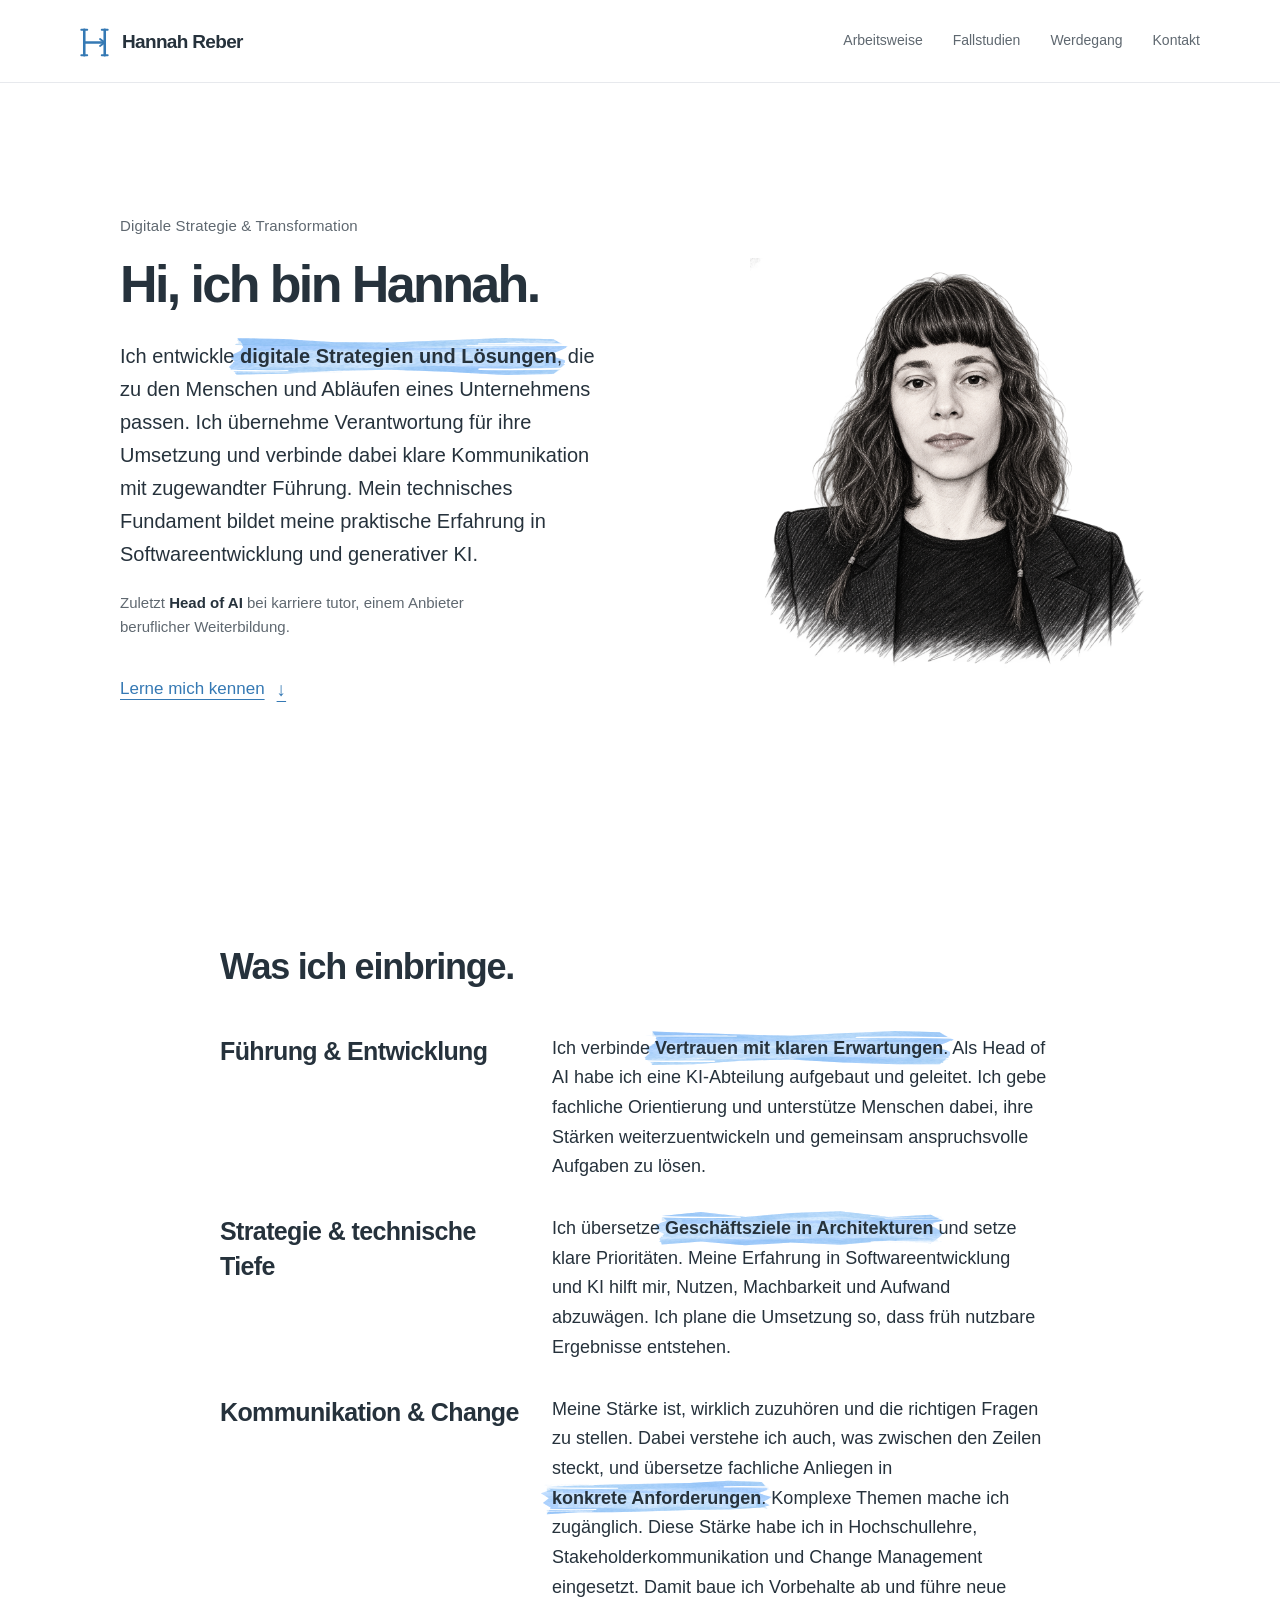
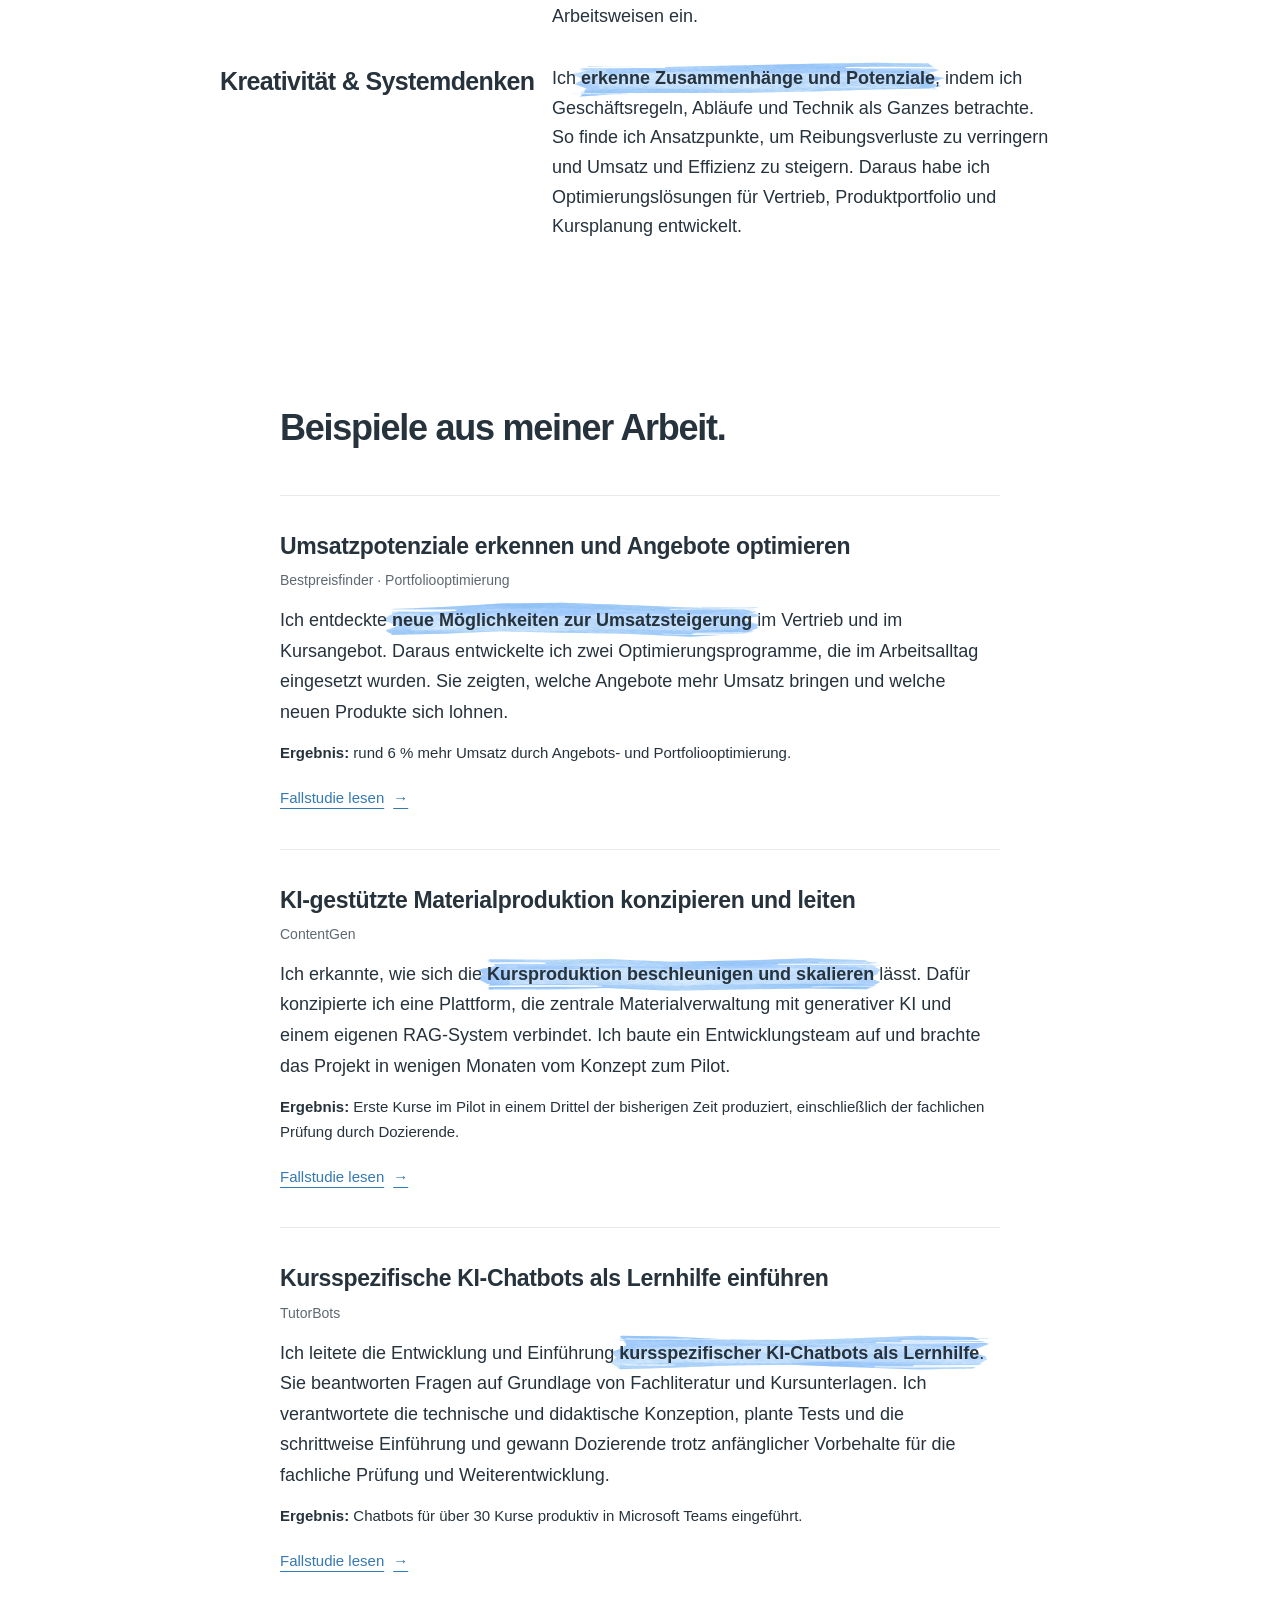
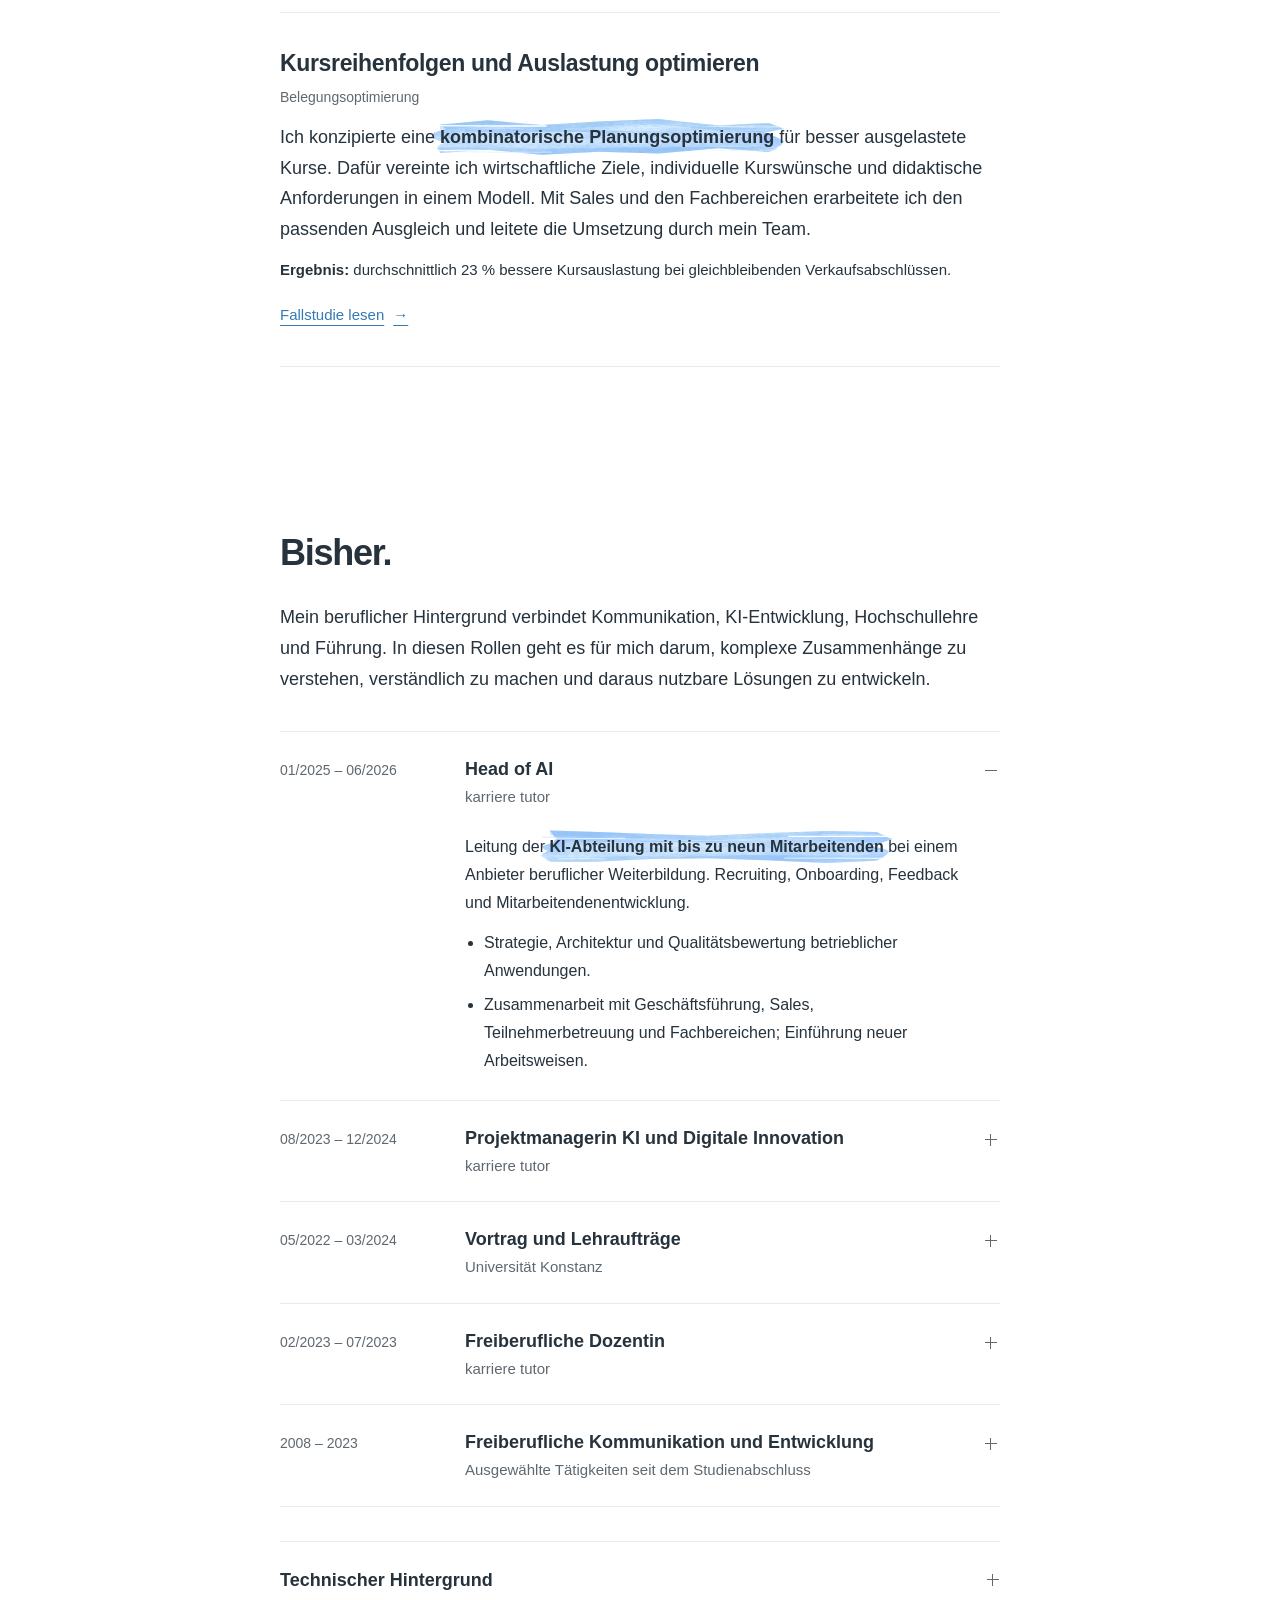
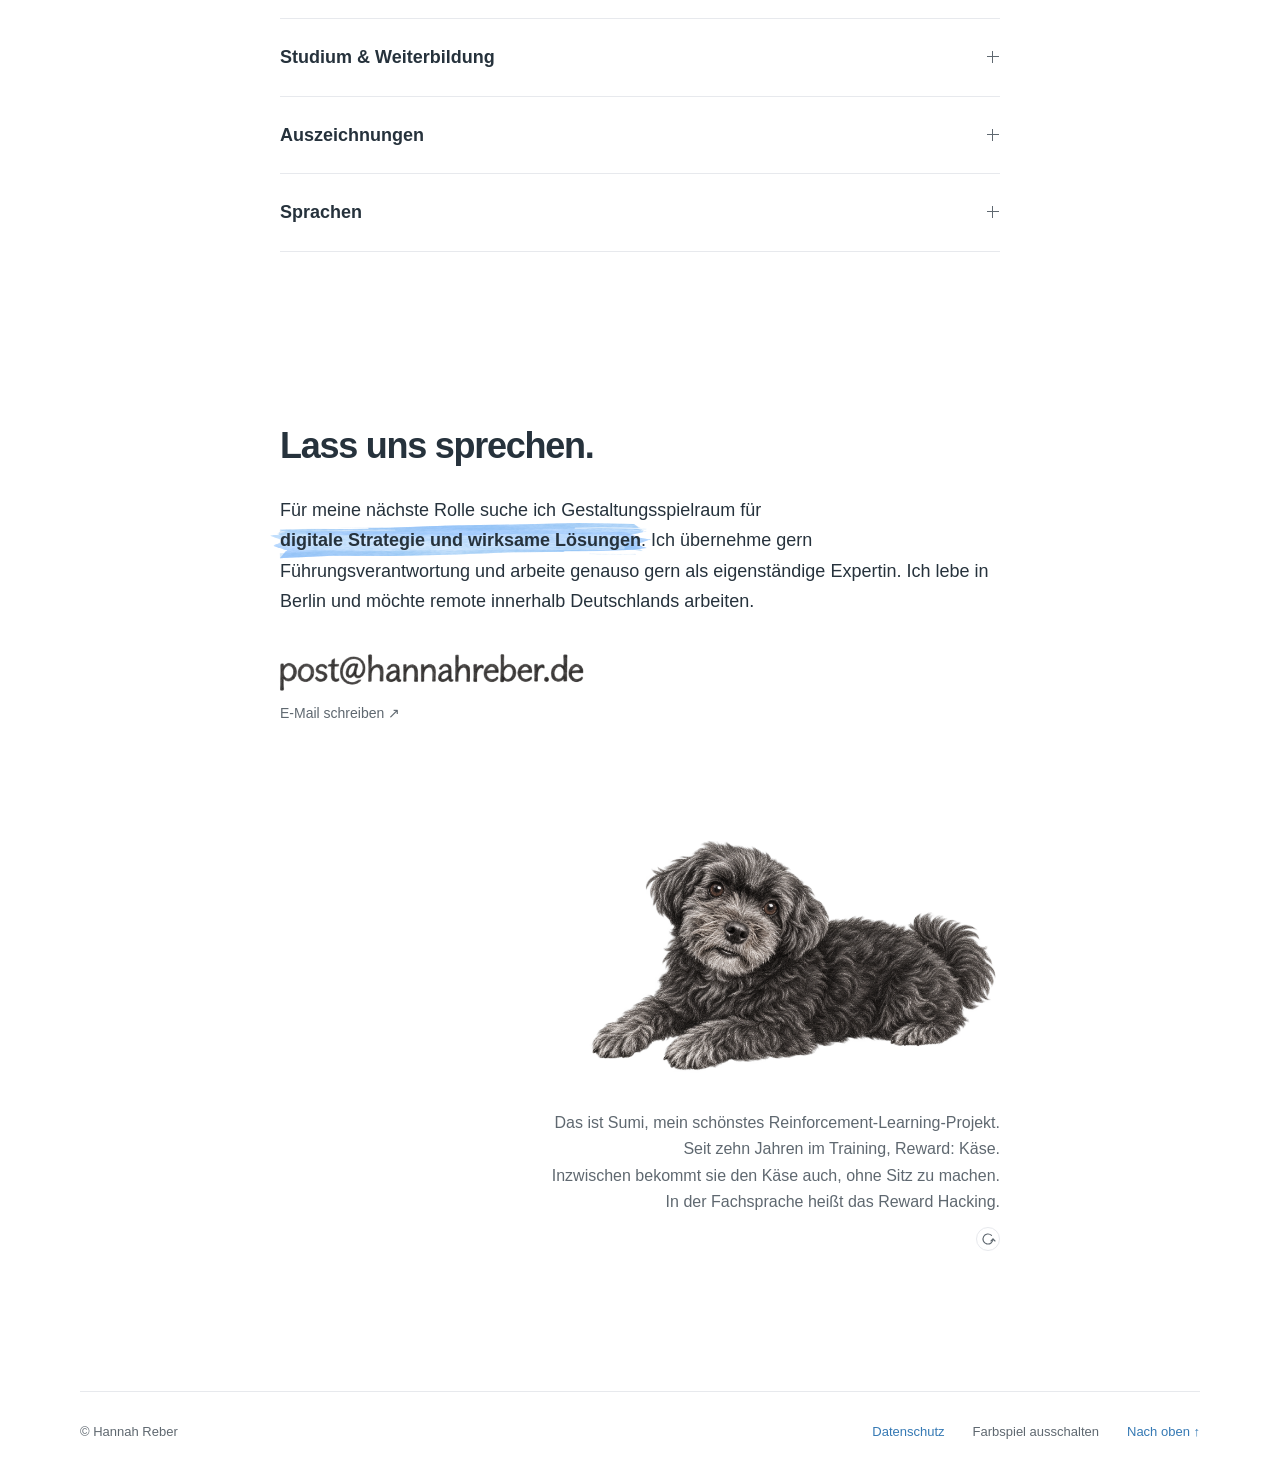
==== commit 6eceecbf: "Update portfolio website" ====
--- a/index.html
+++ b/index.html
@@ -1,19 +1,19 @@
 <!doctype html>
-<html lang="de" data-reading-accents="on" data-effect="reading-accents" data-calm-effect="verlauf" data-calm-palette="neutral">
+<html lang="de" data-reading-accents="on" data-effect="reading-accents" data-calm-effect="verlauf" data-calm-palette="blue">
 <head>
   <meta charset="utf-8"><meta name="viewport" content="width=device-width,initial-scale=1">
   <meta name="color-scheme" content="only light"><meta name="theme-color" content="#ffffff">
   <meta name="robots" content="noindex, nofollow, noimageindex, nosnippet"><meta name="referrer" content="no-referrer">
   <meta name="description" content="Hannah Reber. Digitale Strategie, klare Kommunikation und zugewandte Führung – mit technischer Tiefe. Lerne meine Arbeitsweise und Projekte kennen.">
   <title>Hannah Reber · Digitale Strategie &amp; Transformation</title>
-  <link rel="icon" type="image/svg+xml" href="assets/monogram-flow-icon.svg?v=1">
-  <link rel="stylesheet" href="styles.css?v=11"><link rel="stylesheet" href="strengths.css?v=10"><link rel="stylesheet" href="reading-accents.css?v=1"><link rel="stylesheet" href="skills.css?v=2"><link rel="stylesheet" href="contact-image.css?v=3"><link rel="stylesheet" href="dog-footnote.css?v=9"><link rel="stylesheet" href="monogram.css?v=3"><script src="monogram.js?v=3" defer></script><script src="portfolio-data.js?v=13" defer></script><script src="app.js?v=18" defer></script><script src="reading-paints.js?v=1" defer></script><script src="reading-accents.js?v=1" defer></script>
+  <link rel="icon" type="image/svg+xml" href="assets/monogram-flow-icon.svg?v=2">
+  <link rel="stylesheet" href="styles.css?v=12"><link rel="stylesheet" href="strengths.css?v=10"><link rel="stylesheet" href="reading-accents.css?v=2"><link rel="stylesheet" href="skills.css?v=2"><link rel="stylesheet" href="contact-image.css?v=3"><link rel="stylesheet" href="dog-footnote.css?v=9"><link rel="stylesheet" href="monogram.css?v=3"><script src="monogram.js?v=4" defer></script><script src="portfolio-data.js?v=14" defer></script><script src="app.js?v=18" defer></script><script src="reading-paints.js?v=1" defer></script><script src="reading-accents.js?v=1" defer></script>
 </head>
 <body>
   <canvas id="pointer-colour" aria-hidden="true"></canvas>
   <a class="skip-link" href="#main-content">Zum Inhalt</a>
   <header class="site-header" data-ink-guard>
-    <div class="header-inner"><a class="brand" href="#start" aria-label="Hannah Reber – zum Anfang"><img class="brand-mark" data-monogram src="assets/monogram-flow-brand.svg" width="29" height="29" alt="" aria-hidden="true" draggable="false"><span>Hannah Reber</span></a>
+    <div class="header-inner"><a class="brand" href="#start" aria-label="Hannah Reber – zum Anfang"><img class="brand-mark" data-monogram src="assets/monogram-flow-brand.svg?v=2" width="29" height="29" alt="" aria-hidden="true" draggable="false"><span>Hannah Reber</span></a>
       <nav aria-label="Hauptnavigation"><a href="#arbeitsweise">Arbeitsweise</a><a href="#fallstudien">Fallstudien</a><a href="#werdegang">Werdegang</a><a href="#kontakt">Kontakt</a></nav>
     </div>
   </header>
@@ -30,14 +30,14 @@
           <div class="strength-list">
             <div class="strength-row" data-strength="leadership" data-ink-guard><h3>Führung &amp; Entwicklung</h3><p data-marker-scope>Ich verbinde <span class="text-marker">Vertrauen mit klaren Erwartungen</span>. Als Head of AI habe ich eine KI-Abteilung aufgebaut und geleitet. Ich gebe fachliche Orientierung und unterstütze Menschen dabei, ihre Stärken weiterzuentwickeln und gemeinsam anspruchsvolle Aufgaben zu lösen.</p></div>
             <div class="strength-row" data-strength="strategy" data-ink-guard><h3>Strategie &amp; technische Tiefe</h3><p data-marker-scope>Ich übersetze <span class="text-marker">Geschäftsziele in Architekturen</span> und setze klare Prioritäten. Meine Erfahrung in Softwareentwicklung und KI hilft mir, Nutzen, Machbarkeit und Aufwand abzuwägen. Ich plane die Umsetzung so, dass früh nutzbare Ergebnisse entstehen.</p></div>
-            <div class="strength-row" data-strength="communication" data-ink-guard><h3>Kommunikation &amp; Change</h3><p data-marker-scope>Ich höre aktiv zu, übersetze fachliche Anliegen in <span class="text-marker">konkrete Anforderungen</span> und mache komplexe Themen zugänglich. Diese Stärke habe ich in Hochschullehre, Stakeholderkommunikation und Change Management eingesetzt. Damit baue ich Vorbehalte ab und führe neue Arbeitsweisen ein.</p></div>
+            <div class="strength-row" data-strength="communication" data-ink-guard><h3>Kommunikation &amp; Change</h3><p data-marker-scope>Meine Stärke ist, wirklich zuzuhören und die richtigen Fragen zu stellen. Dabei verstehe ich auch, was zwischen den Zeilen steckt, und übersetze fachliche Anliegen in <span class="text-marker">konkrete Anforderungen</span>. Komplexe Themen mache ich zugänglich. Diese Stärke habe ich in Hochschullehre, Stakeholderkommunikation und Change Management eingesetzt. Damit baue ich Vorbehalte ab und führe neue Arbeitsweisen ein.</p></div>
             <div class="strength-row" data-strength="creativity" data-ink-guard><h3>Kreativität &amp; Systemdenken</h3><p data-marker-scope>Ich <span class="text-marker">erkenne Zusammenhänge und Potenziale</span>, indem ich Geschäftsregeln, Abläufe und Technik als Ganzes betrachte. So finde ich Ansatzpunkte, um Reibungsverluste zu verringern und Umsatz und Effizienz zu steigern. Daraus habe ich Optimierungslösungen für Vertrieb, Produktportfolio und Kursplanung entwickelt.</p></div>
           </div>
         </div>
       </section>
-      <section class="story-section" id="fallstudien" aria-labelledby="fallstudien-title"><div class="reading-column"><h2 id="fallstudien-title" data-ink-guard>Beispiele aus meiner Arbeit.</h2><div class="project-list"><a class="project-link" data-marker-tone="blue" href="#fallstudie/angebotsoptimierung"><div class="project-copy" data-ink-guard><h3>Umsatzpotenziale erkennen und Angebote optimieren</h3><p class="project-name">Bestpreisfinder · Portfoliooptimierung</p><p data-marker-scope>Ich erkannte <span class="text-marker">ungenutztes Erlöspotenzial</span> in der Kombination zertifizierter Weiterbildungsprodukte. Im Austausch mit den Fachbereichen erschloss ich die Geschäftslogik und <span class="text-marker">entwickelte selbst Optimierungsalgorithmen</span> für die erlösstärkste Angebotserstellung und wirtschaftlich sinnvolle Neuzertifizierungen.</p><p class="project-outcome" data-marker-scope><span>Ergebnis:</span> <span class="text-marker">Umsatzsteigerung</span> durch Angebots- und Portfoliooptimierung · produktiv im Vertrieb und in Dynamics.</p><span class="read-link">Fallstudie lesen <span aria-hidden="true">→</span></span></div></a><a class="project-link" data-marker-tone="yellow" href="#fallstudie/contentgen"><div class="project-copy" data-ink-guard><h3>KI-gestützte Materialproduktion konzipieren und leiten</h3><p class="project-name">ContentGen</p><p data-marker-scope>Ich konzipierte eine Plattform für die <span class="text-marker">LLM- und RAG-gestützte Materialerstellung</span>: Folien, Handouts, interaktive Lernstrecken und Tests für ganze Weiterbildungskurse. Ich entwarf die Architektur, <span class="text-marker">leitete fünf Entwickler</span> und gestaltete die Einführung mit den Dozierenden.</p><p class="project-outcome" data-marker-scope><span>Ergebnis:</span> <span class="text-marker">Vollständige Plattformarchitektur</span> · erste Kursmaterialien produziert · Umsetzung im Pilot.</p><span class="read-link">Fallstudie lesen <span aria-hidden="true">→</span></span></div></a><a class="project-link" data-marker-tone="green" href="#fallstudie/tutorbots"><div class="project-copy" data-ink-guard><h3>Kursspezifische KI-Chatbots als Lernhilfe einführen</h3><p class="project-name">TutorBots</p><p data-marker-scope>Ich leitete die Entwicklung <span class="text-marker">kursspezifischer RAG-Chatbots</span>, die Fragen mit Fachliteratur und Kursunterlagen beantworten und <span class="text-marker">beim Lernen begleiten</span>, statt Lösungen vorzugeben. Die Bots wurden in Microsoft Teams integriert und unterstützen auch Fragen in der Muttersprache. Für die Einführung setzte ich auf gestaffelte Piloten, Feedback und Verbesserungen.</p><p class="project-outcome" data-marker-scope><span>Ergebnis:</span> Kursspezifische Chatbots für <span class="text-marker">20 Kurse produktiv</span> in Microsoft Teams.</p><span class="read-link">Fallstudie lesen <span aria-hidden="true">→</span></span></div></a><a class="project-link" data-marker-tone="pink" href="#fallstudie/belegungsoptimierung"><div class="project-copy" data-ink-guard><h3>Kursauslastung und individuelle Lernpläne optimieren</h3><p class="project-name">Belegungsoptimierung</p><p data-marker-scope>Ich entwarf ein Optimierungsmodell für <span class="text-marker">bessere Kursauslastung</span> und lückenlose Lernpläne. Es berücksichtigt feste Kursstarts, fachliche Abhängigkeiten und <span class="text-marker">persönliche Kurswünsche</span>. Die Anforderungen klärte ich mit Betreuung, Fachbereichen und Sales; mein Team programmierte die Lösung. Ich priorisierte zunächst Neuanmeldungen und anschließend die Neuplanung bei Kursausfällen.</p><p class="project-outcome" data-marker-scope><span>Ergebnis:</span> Planung für <span class="text-marker">Neuanmeldungen und Kursausfälle</span> umgesetzt.</p><span class="read-link">Fallstudie lesen <span aria-hidden="true">→</span></span></div></a></div></div></section>
-      <section class="story-section" id="werdegang" aria-labelledby="werdegang-title"><div class="reading-column"><h2 id="werdegang-title" data-ink-guard>Bisher.</h2><p class="section-intro" data-ink-guard>Mein beruflicher Hintergrund verbindet Kommunikation, KI-Entwicklung, Hochschullehre und Führung. In diesen Rollen geht es für mich darum, komplexe Zusammenhänge zu verstehen, verständlich zu machen und daraus nutzbare Lösungen zu entwickeln.</p><div class="career-list"><details class="career-entry" data-career="head-ai" open><summary data-ink-guard><span class="career-date">01/2025 – 06/2026</span><span class="career-label"><strong>Head of AI</strong><span>karriere tutor</span></span><span class="disclosure-sign" aria-hidden="true"></span></summary><div class="career-body" data-ink-guard><p data-marker-scope>Leitung der <span class="text-marker">KI-Abteilung mit bis zu neun Mitarbeitenden</span> bei einem Anbieter beruflicher Weiterbildung. Recruiting, Onboarding, Feedback und Mitarbeitendenentwicklung.</p><ul><li data-marker-scope>Strategie, Architektur und Qualitätsbewertung betrieblicher Anwendungen.</li><li data-marker-scope>Zusammenarbeit mit Geschäftsführung, Sales, Teilnehmerbetreuung und Fachbereichen; Einführung neuer Arbeitsweisen.</li></ul></div></details><details class="career-entry" data-career="projektmanagement" ><summary data-ink-guard><span class="career-date">08/2023 – 12/2024</span><span class="career-label"><strong>Projektmanagerin KI und Digitale Innovation</strong><span>karriere tutor</span></span><span class="disclosure-sign" aria-hidden="true"></span></summary><div class="career-body" data-ink-guard><p data-marker-scope><span class="text-marker">Betriebliche Potenziale erkunden</span>, Anforderungen klären und digitale Lösungen entwickeln und steuern.</p><ul><li data-marker-scope>Analyse betrieblicher Abläufe, technische Konzeption und Abstimmung mit Fachbereichen.</li></ul></div></details><details class="career-entry" data-career="konstanz" ><summary data-ink-guard><span class="career-date">05/2022 – 03/2024</span><span class="career-label"><strong>Vortrag und Lehraufträge</strong><span>Universität Konstanz</span></span><span class="disclosure-sign" aria-hidden="true"></span></summary><div class="career-body" data-ink-guard><p data-marker-scope>Vortrag zu KI und Roboter-Erziehung 2022; Lehraufträge zu Python, Machine Learning und Quantum Computing 2023/24.</p><ul><li data-marker-scope>ADILT-Ringvorlesung am 5. Mai 2022: „Roboter-Erziehung. Einblick in die Perspektive einer Computer-Künstlerin“.</li><li data-marker-scope>Lehraufträge im Sommersemester 2023 und Wintersemester 2023/24.</li><li data-marker-scope>Komplexe <span class="text-marker">technische Zusammenhänge verständlich vermitteln</span>.</li></ul><a class="qualification-source" href="https://streaming.uni-konstanz.de/vorlesungen/sommersemester-2022/key-16710-20221/" target="_blank" rel="noopener noreferrer">Vortrag an der Universität Konstanz <span aria-hidden="true">↗</span></a></div></details><details class="career-entry" data-career="dozentin-kt" ><summary data-ink-guard><span class="career-date">02/2023 – 07/2023</span><span class="career-label"><strong>Freiberufliche Dozentin</strong><span>karriere tutor</span></span><span class="disclosure-sign" aria-hidden="true"></span></summary><div class="career-body" data-ink-guard><p data-marker-scope>Freiberufliche <span class="text-marker">Lehre in der beruflichen Weiterbildung</span>.</p></div></details><details class="career-entry" data-career="freelance" ><summary data-ink-guard><span class="career-date">2008 – 2023</span><span class="career-label"><strong>Freiberufliche Kommunikation und Entwicklung</strong><span>Ausgewählte Tätigkeiten seit dem Studienabschluss</span></span><span class="disclosure-sign" aria-hidden="true"></span></summary><div class="career-body" data-ink-guard><p data-marker-scope><span class="text-marker">Kommunikationsstrategie</span>, wissenschaftliche Recherche und kreative Technologieprojekte mit überlappenden Schwerpunkten. Zunehmender Fokus auf Programmierung und <span class="text-marker">KI-Entwicklung</span>.</p><ul><li data-marker-scope>Kommunikation (2008–2017): je nach Projekt Kommunikationsstrategie, Pressekommunikation, Content und Creatives, unter anderem für A&amp;B One, FriedWald und Fraport.</li><li data-marker-scope>Wissenschaftliche Recherche und Ghostwriting (2008–2017): themenübergreifende Projekte von der Recherche und Strukturierung bis zur Ausarbeitung vollständiger wissenschaftlicher Texte.</li><li data-marker-scope>Kreative Technologien und Entwicklung: Computer- und Datenkunst, generative Verfahren, Code Art und Video Art. Der Schwerpunkt verlagerte sich zunehmend auf Programmierung; 2021–2023 auf kundenspezifische KI-Lösungen, Modellanpassung, Prototypen und Beratung.</li></ul></div></details></div>
-        <details class="background-details technical-background" id="technical-background"><summary data-ink-guard><span>Technischer Hintergrund</span><span class="disclosure-sign" aria-hidden="true"></span></summary><div class="technical-content"><div class="technical-group" data-ink-guard data-marker-tone="blue"><h3>Architektur &amp; Integration</h3><p data-marker-scope>Ich entwerfe <span class="text-marker">Datenflüsse, Schnittstellen und Zugriffsmodelle</span> und verbinde Anwendungen mit vorhandenen Unternehmenssystemen. Praktische Erfahrung bringe ich unter anderem mit Azure, Google Cloud / Vertex AI und der Integration in CRM-Systeme und Microsoft Teams mit.</p></div><div class="technical-group" data-ink-guard data-marker-tone="green"><h3>KI &amp; Wissenssysteme</h3><p data-marker-scope>Ich konzipiere <span class="text-marker">eigene RAG-Systeme und mehrstufige LLM-Workflows</span>, unter anderem mit LangChain. Dazu gehören die Aufbereitung von Fachliteratur und multimodalen Inhalten sowie die Qualitätsbewertung gemeinsam mit Fachexpertinnen und Fachexperten.</p></div><div class="technical-group" data-ink-guard data-marker-tone="pink"><h3>Mathematische Optimierung</h3><p data-marker-scope>Ich übersetze Geschäftsziele und betriebliche Regeln in <span class="text-marker">Optimierungsmodelle</span> – für Preis- und Portfolioentscheidungen ebenso wie für Kursplanung und Auslastung. Dafür habe ich mit Python, Google OR-Tools und PuLP gearbeitet.</p></div></div></details>
+      <section class="story-section" id="fallstudien" aria-labelledby="fallstudien-title"><div class="reading-column"><h2 id="fallstudien-title" data-ink-guard>Beispiele aus meiner Arbeit.</h2><div class="project-list"><a class="project-link" data-marker-tone="blue" href="#fallstudie/angebotsoptimierung"><div class="project-copy" data-ink-guard><h3>Umsatzpotenziale erkennen und Angebote optimieren</h3><p class="project-name">Bestpreisfinder · Portfoliooptimierung</p><p data-marker-scope>Ich entdeckte <span class="text-marker">neue Möglichkeiten zur Umsatzsteigerung</span> im Vertrieb und im Kursangebot. Daraus entwickelte ich zwei Optimierungsprogramme, die im Arbeitsalltag eingesetzt wurden. Sie zeigten, welche Angebote mehr Umsatz bringen und welche neuen Produkte sich lohnen.</p><p class="project-outcome" data-marker-scope><span>Ergebnis:</span> rund 6 % mehr Umsatz durch Angebots- und Portfoliooptimierung.</p><span class="read-link">Fallstudie lesen <span aria-hidden="true">→</span></span></div></a><a class="project-link" data-marker-tone="yellow" href="#fallstudie/contentgen"><div class="project-copy" data-ink-guard><h3>KI-gestützte Materialproduktion konzipieren und leiten</h3><p class="project-name">ContentGen</p><p data-marker-scope>Ich erkannte, wie sich die <span class="text-marker">Kursproduktion beschleunigen und skalieren</span> lässt. Dafür konzipierte ich eine Plattform, die zentrale Materialverwaltung mit generativer KI und einem eigenen RAG-System verbindet. Ich baute ein Entwicklungsteam auf und brachte das Projekt in wenigen Monaten vom Konzept zum Pilot.</p><p class="project-outcome" data-marker-scope><span>Ergebnis:</span> Erste Kurse im Pilot in einem Drittel der bisherigen Zeit produziert, einschließlich der fachlichen Prüfung durch Dozierende.</p><span class="read-link">Fallstudie lesen <span aria-hidden="true">→</span></span></div></a><a class="project-link" data-marker-tone="green" href="#fallstudie/tutorbots"><div class="project-copy" data-ink-guard><h3>Kursspezifische KI-Chatbots als Lernhilfe einführen</h3><p class="project-name">TutorBots</p><p data-marker-scope>Ich leitete die Entwicklung und Einführung <span class="text-marker">kursspezifischer KI-Chatbots als Lernhilfe</span>. Sie beantworten Fragen auf Grundlage von Fachliteratur und Kursunterlagen. Ich verantwortete die technische und didaktische Konzeption, plante Tests und die schrittweise Einführung und gewann Dozierende trotz anfänglicher Vorbehalte für die fachliche Prüfung und Weiterentwicklung.</p><p class="project-outcome" data-marker-scope><span>Ergebnis:</span> Chatbots für über 30 Kurse produktiv in Microsoft Teams eingeführt.</p><span class="read-link">Fallstudie lesen <span aria-hidden="true">→</span></span></div></a><a class="project-link" data-marker-tone="pink" href="#fallstudie/belegungsoptimierung"><div class="project-copy" data-ink-guard><h3>Kursreihenfolgen und Auslastung optimieren</h3><p class="project-name">Belegungsoptimierung</p><p data-marker-scope>Ich konzipierte eine <span class="text-marker">kombinatorische Planungsoptimierung</span> für besser ausgelastete Kurse. Dafür vereinte ich wirtschaftliche Ziele, individuelle Kurswünsche und didaktische Anforderungen in einem Modell. Mit Sales und den Fachbereichen erarbeitete ich den passenden Ausgleich und leitete die Umsetzung durch mein Team.</p><p class="project-outcome" data-marker-scope><span>Ergebnis:</span> durchschnittlich 23 % bessere Kursauslastung bei gleichbleibenden Verkaufsabschlüssen.</p><span class="read-link">Fallstudie lesen <span aria-hidden="true">→</span></span></div></a></div></div></section>
+      <section class="story-section" id="werdegang" aria-labelledby="werdegang-title"><div class="reading-column"><h2 id="werdegang-title" data-ink-guard>Bisher.</h2><p class="section-intro" data-ink-guard>Mein beruflicher Hintergrund verbindet Kommunikation, KI-Entwicklung, Hochschullehre und Führung. In diesen Rollen geht es für mich darum, komplexe Zusammenhänge zu verstehen, verständlich zu machen und daraus nutzbare Lösungen zu entwickeln.</p><div class="career-list"><details class="career-entry" data-career="head-ai" open><summary data-ink-guard><span class="career-date">01/2025 – 06/2026</span><span class="career-label"><strong>Head of AI</strong><span>karriere tutor</span></span><span class="disclosure-sign" aria-hidden="true"></span></summary><div class="career-body" data-ink-guard><p data-marker-scope>Leitung der <span class="text-marker">KI-Abteilung mit bis zu neun Mitarbeitenden</span> bei einem Anbieter beruflicher Weiterbildung. Recruiting, Onboarding, Feedback und Mitarbeitendenentwicklung.</p><ul><li data-marker-scope>Strategie, Architektur und Qualitätsbewertung betrieblicher Anwendungen.</li><li data-marker-scope>Zusammenarbeit mit Geschäftsführung, Sales, Teilnehmerbetreuung und Fachbereichen; Einführung neuer Arbeitsweisen.</li></ul></div></details><details class="career-entry" data-career="projektmanagement" ><summary data-ink-guard><span class="career-date">08/2023 – 12/2024</span><span class="career-label"><strong>Projektmanagerin KI und Digitale Innovation</strong><span>karriere tutor</span></span><span class="disclosure-sign" aria-hidden="true"></span></summary><div class="career-body" data-ink-guard><p data-marker-scope><span class="text-marker">Betriebliche Potenziale erkunden</span>, Anforderungen klären und digitale Lösungen entwickeln und steuern.</p><ul><li data-marker-scope>Analyse betrieblicher Abläufe, technische Konzeption und Abstimmung mit Fachbereichen.</li></ul></div></details><details class="career-entry" data-career="konstanz" ><summary data-ink-guard><span class="career-date">05/2022 – 03/2024</span><span class="career-label"><strong>Vortrag und Lehraufträge</strong><span>Universität Konstanz</span></span><span class="disclosure-sign" aria-hidden="true"></span></summary><div class="career-body" data-ink-guard><p data-marker-scope>Vortrag sowie Seminare zu KI, Python, Machine Learning und Quantum Computing im Zeitraum 2022–2024.</p><ul><li data-marker-scope>ADILT-Ringvorlesung am 5. Mai 2022: „Roboter-Erziehung. Einblick in die Perspektive einer Computer-Künstlerin“.</li><li data-marker-scope>Quantum-Computing-Seminar im November 2022.</li><li data-marker-scope>Weitere Lehraufträge im Sommersemester 2023 und Wintersemester 2023/24.</li><li data-marker-scope>Komplexe <span class="text-marker">technische Zusammenhänge verständlich vermitteln</span>.</li></ul><a class="qualification-source" href="https://streaming.uni-konstanz.de/vorlesungen/sommersemester-2022/key-16710-20221/" target="_blank" rel="noopener noreferrer">Vortrag an der Universität Konstanz <span aria-hidden="true">↗</span></a></div></details><details class="career-entry" data-career="dozentin-kt" ><summary data-ink-guard><span class="career-date">02/2023 – 07/2023</span><span class="career-label"><strong>Freiberufliche Dozentin</strong><span>karriere tutor</span></span><span class="disclosure-sign" aria-hidden="true"></span></summary><div class="career-body" data-ink-guard><p data-marker-scope>Freiberufliche <span class="text-marker">Lehre in der beruflichen Weiterbildung</span>.</p></div></details><details class="career-entry" data-career="freelance" ><summary data-ink-guard><span class="career-date">2008 – 2023</span><span class="career-label"><strong>Freiberufliche Kommunikation und Entwicklung</strong><span>Ausgewählte Tätigkeiten seit dem Studienabschluss</span></span><span class="disclosure-sign" aria-hidden="true"></span></summary><div class="career-body" data-ink-guard><p data-marker-scope><span class="text-marker">Kommunikationsstrategie</span>, wissenschaftliche Recherche und kreative Technologieprojekte mit überlappenden Schwerpunkten. Zunehmender Fokus auf Programmierung und <span class="text-marker">KI-Entwicklung</span>.</p><ul><li data-marker-scope>Kommunikation (2008–2017): je nach Projekt Kommunikationsstrategie, Pressekommunikation, Content und Creatives, unter anderem für A&amp;B One, FriedWald und Fraport.</li><li data-marker-scope>Wissenschaftliche Recherche und Ghostwriting (2008–2017): themenübergreifende Projekte von der Recherche und Strukturierung bis zur Ausarbeitung vollständiger wissenschaftlicher Texte.</li><li data-marker-scope>Kreative Technologien und Entwicklung: Computer- und Datenkunst, generative Verfahren, Code Art und Video Art. Der Schwerpunkt verlagerte sich zunehmend auf Programmierung; 2021–2023 auf kundenspezifische KI-Lösungen, Modellanpassung, Prototypen und Beratung.</li></ul></div></details></div>
+        <details class="background-details technical-background" id="technical-background"><summary data-ink-guard><span>Technischer Hintergrund</span><span class="disclosure-sign" aria-hidden="true"></span></summary><div class="technical-content"><div class="technical-group" data-ink-guard data-marker-tone="blue"><h3>Architektur &amp; Integration</h3><p data-marker-scope>Ich entwerfe <span class="text-marker">Datenflüsse, Schnittstellen und Zugriffsmodelle</span> und verbinde Anwendungen mit vorhandenen Unternehmenssystemen. Praktische Erfahrung bringe ich unter anderem mit Azure, Google Cloud / Vertex AI und der Integration in CRM-Systeme und Microsoft Teams mit.</p></div><div class="technical-group" data-ink-guard data-marker-tone="green"><h3>KI &amp; Wissenssysteme</h3><p data-marker-scope>Ich konzipiere <span class="text-marker">eigene RAG-Systeme und mehrstufige LLM-Workflows</span>, unter anderem mit LangChain. Dazu gehören die Aufbereitung von Fachliteratur und multimodalen Inhalten sowie die Qualitätsbewertung gemeinsam mit Fachexpertinnen und Fachexperten. Meine Erfahrung umfasst auch klassische Datenanalyse und Machine Learning, etwa Prognosemodelle und die Analyse und Vorhersage von Rankings für Weiterbildungsangebote.</p></div><div class="technical-group" data-ink-guard data-marker-tone="pink"><h3>Mathematische Optimierung</h3><p data-marker-scope>Ich übersetze Geschäftsziele und betriebliche Regeln in <span class="text-marker">Optimierungsmodelle</span> – für Preis- und Portfolioentscheidungen ebenso wie für Kursplanung und Auslastung. Dafür habe ich mit Python, Google OR-Tools und PuLP gearbeitet.</p></div></div></details>
         <details class="background-details"><summary data-ink-guard><span>Studium &amp; Weiterbildung</span><span class="disclosure-sign" aria-hidden="true"></span></summary><ul class="qualification-list" data-ink-guard><li><strong>B.A. Medien- und Kommunikationswissenschaft</strong><span>Universität Mannheim · 2008 · Abschlussnote 1,3</span></li><li><strong>Ausbildereignung</strong><span>AdA-Schein</span></li><li><strong>Data Analytics Bootcamp</strong><span>Ironhack Berlin · 2020 · Neun Wochen in Vollzeit</span></li><li><strong>Mathematics for Machine Learning</strong><span>Imperial College London / Coursera · 2021</span></li><li><strong>IBM Certified Associate Developer - Quantum Computation using Qiskit v0.2X</strong><span>IBM Professional Certification · 2021 · Erworben am 31.07.2021</span><a class="qualification-source" href="https://www.credly.com/badges/fb928493-2463-47c1-9133-5769889645fa" target="_blank" rel="noopener noreferrer">Zertifikat ansehen <span aria-hidden="true">↗</span></a></li><li><strong>Deep Neural Networks with PyTorch</strong><span>IBM / Coursera · 2020 · Mit Honors</span></li></ul></details>
         <details class="background-details"><summary data-ink-guard><span>Auszeichnungen</span><span class="disclosure-sign" aria-hidden="true"></span></summary><ul class="qualification-list" data-ink-guard><li><strong>SAAI Factory – Prize for Awesome</strong><span>2021 · Teamprojekt Creative Quantum AI. Mein Beitrag: Konzept, Quantum Coding und Quantum Reinforcement Learning.</span><a class="qualification-source" href="https://devpost.com/software/creative-quantum-ai" target="_blank" rel="noopener noreferrer">Projekt und Auszeichnung ansehen <span aria-hidden="true">↗</span></a></li><li><strong>COCA Artist of the Year</strong><span>2020 · Kategorie New Visual Media</span></li></ul></details>
         <details class="background-details"><summary data-ink-guard><span>Sprachen</span><span class="disclosure-sign" aria-hidden="true"></span></summary><div class="technical-content" data-ink-guard><p>Deutsch: Muttersprache. Englisch: C1.</p></div></details>
--- a/styles.css
+++ b/styles.css
@@ -5,7 +5,8 @@
   --ink: #26323c;
   --muted: #5f6870;
   --line: #e7e9ed;
-  --accent: #6251b9;
+  --accent: #3579b4;
+  --selection: #d9edff;
   --reading: 720px;
   --header-height: 82px;
   font-family: "Segoe UI", "Helvetica Neue", Arial, sans-serif;
@@ -24,7 +25,7 @@
   isolation: isolate;
 }
 [hidden] { display: none !important; }
-::selection { background: #ece4ff; color: var(--ink); }
+::selection { background: var(--selection); color: var(--ink); }
 a { color: inherit; text-underline-offset: 5px; text-decoration-thickness: 1px; }
 button, input { font: inherit; }
 button { color: inherit; }
@@ -339,6 +340,9 @@
   line-height: 1.6;
 }
 .site-footer > div { display: flex; align-items: center; flex-wrap: wrap; gap: 12px 28px; }
+/* Keep the published accent family consistent with the blue preview. */
+.site-header nav a:hover, .site-header nav a[aria-current],
+.back-link, .read-link, .site-footer a, #motion-toggle:hover { color: var(--accent); }
 .site-footer a { text-decoration: none; }
 .site-footer a:hover { text-decoration: underline; }
 #motion-toggle { padding: 3px 0; border: 0; background: transparent; cursor: pointer; font-size: 13px; }
--- a/reading-accents.css
+++ b/reading-accents.css
@@ -21,35 +21,15 @@
 html:is([data-reading-lab], [data-reading-accents]) .calm-zone,
 html:is([data-reading-lab], [data-reading-accents]) .text-marker[data-calm-tone="neutral"] {
   position: relative;
-  --calm-accent: #8074bd;
-  --calm-paper: #e9e5ff;
-  --calm-rgb: 128, 116, 189;
-  --paint-companion: #cfceff;
-  --paint-pigment: #a88aee;
+  --calm-accent: #508fca;
+  --calm-paper: #d9edff;
+  --calm-rgb: 80, 143, 202;
+  --paint-companion: #aacfff;
+  --paint-pigment: #79b5ed;
 }
 /* Paint stays behind every letter in its paragraph, including adjacent words. */
 html:is([data-reading-lab], [data-reading-accents]) .calm-zone { isolation: isolate; }
-/* Each selected phrase carries its topic across sections and projects. */
-html[data-calm-palette="strengths"] [data-calm-tone="communication"] {
-  --calm-accent: #9665cd; --calm-paper: #e8dcff; --calm-rgb: 150, 101, 205;
-  --paint-companion: #d9c3ff;
-  --paint-pigment: #b381ef;
-}
-html[data-calm-palette="strengths"] [data-calm-tone="creativity"] {
-  --calm-accent: #cb64a0; --calm-paper: #fbddf0; --calm-rgb: 203, 100, 160;
-  --paint-companion: #ffbde4;
-  --paint-pigment: #ef85bd;
-}
-html[data-calm-palette="strengths"] [data-calm-tone="strategy"] {
-  --calm-accent: #508fca; --calm-paper: #d9edff; --calm-rgb: 80, 143, 202;
-  --paint-companion: #aacfff;
-  --paint-pigment: #79b5ed;
-}
-html[data-calm-palette="strengths"] [data-calm-tone="leadership"] {
-  --calm-accent: #3b9c84; --calm-paper: #d6f3e3; --calm-rgb: 59, 156, 132;
-  --paint-companion: #aaeacc;
-  --paint-pigment: #70d0a4;
-}
+/* All selected phrases use the same blue palette. */
 .calm-drawing {
   position: absolute;
   pointer-events: none;
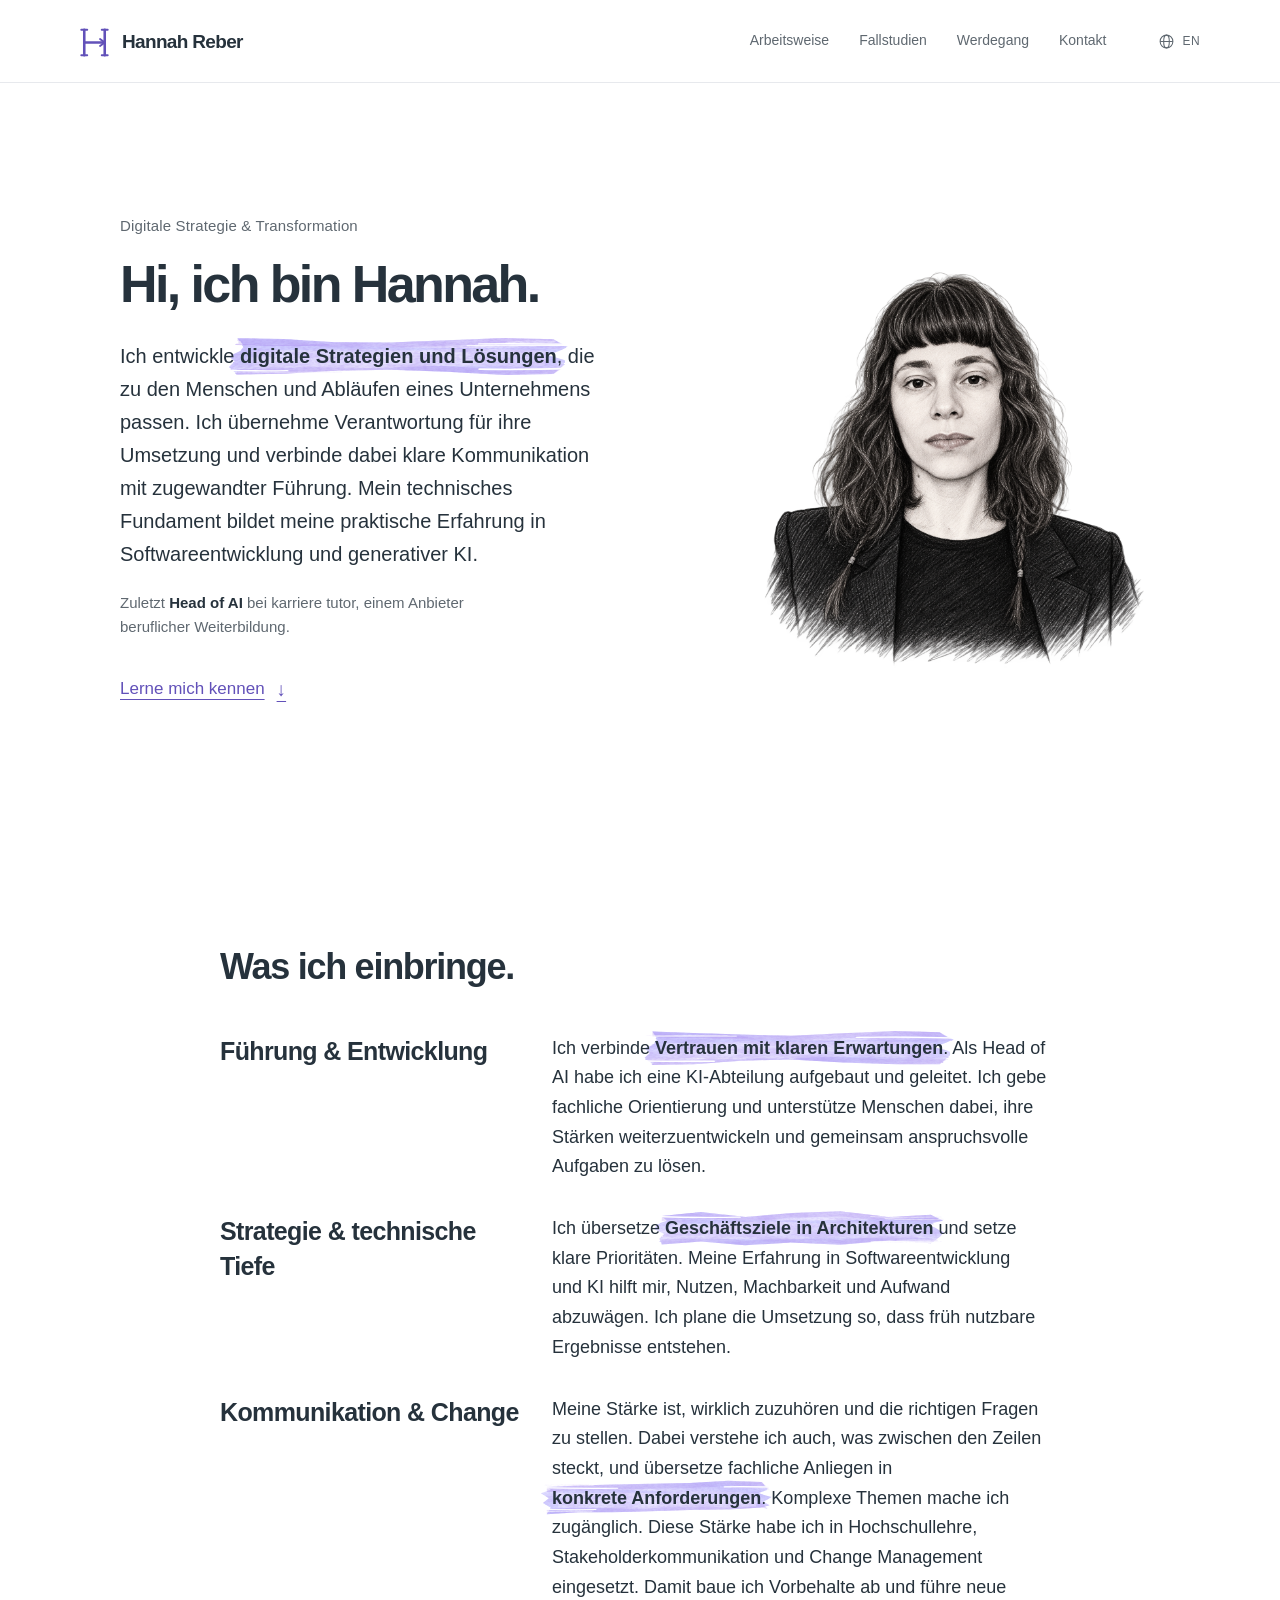
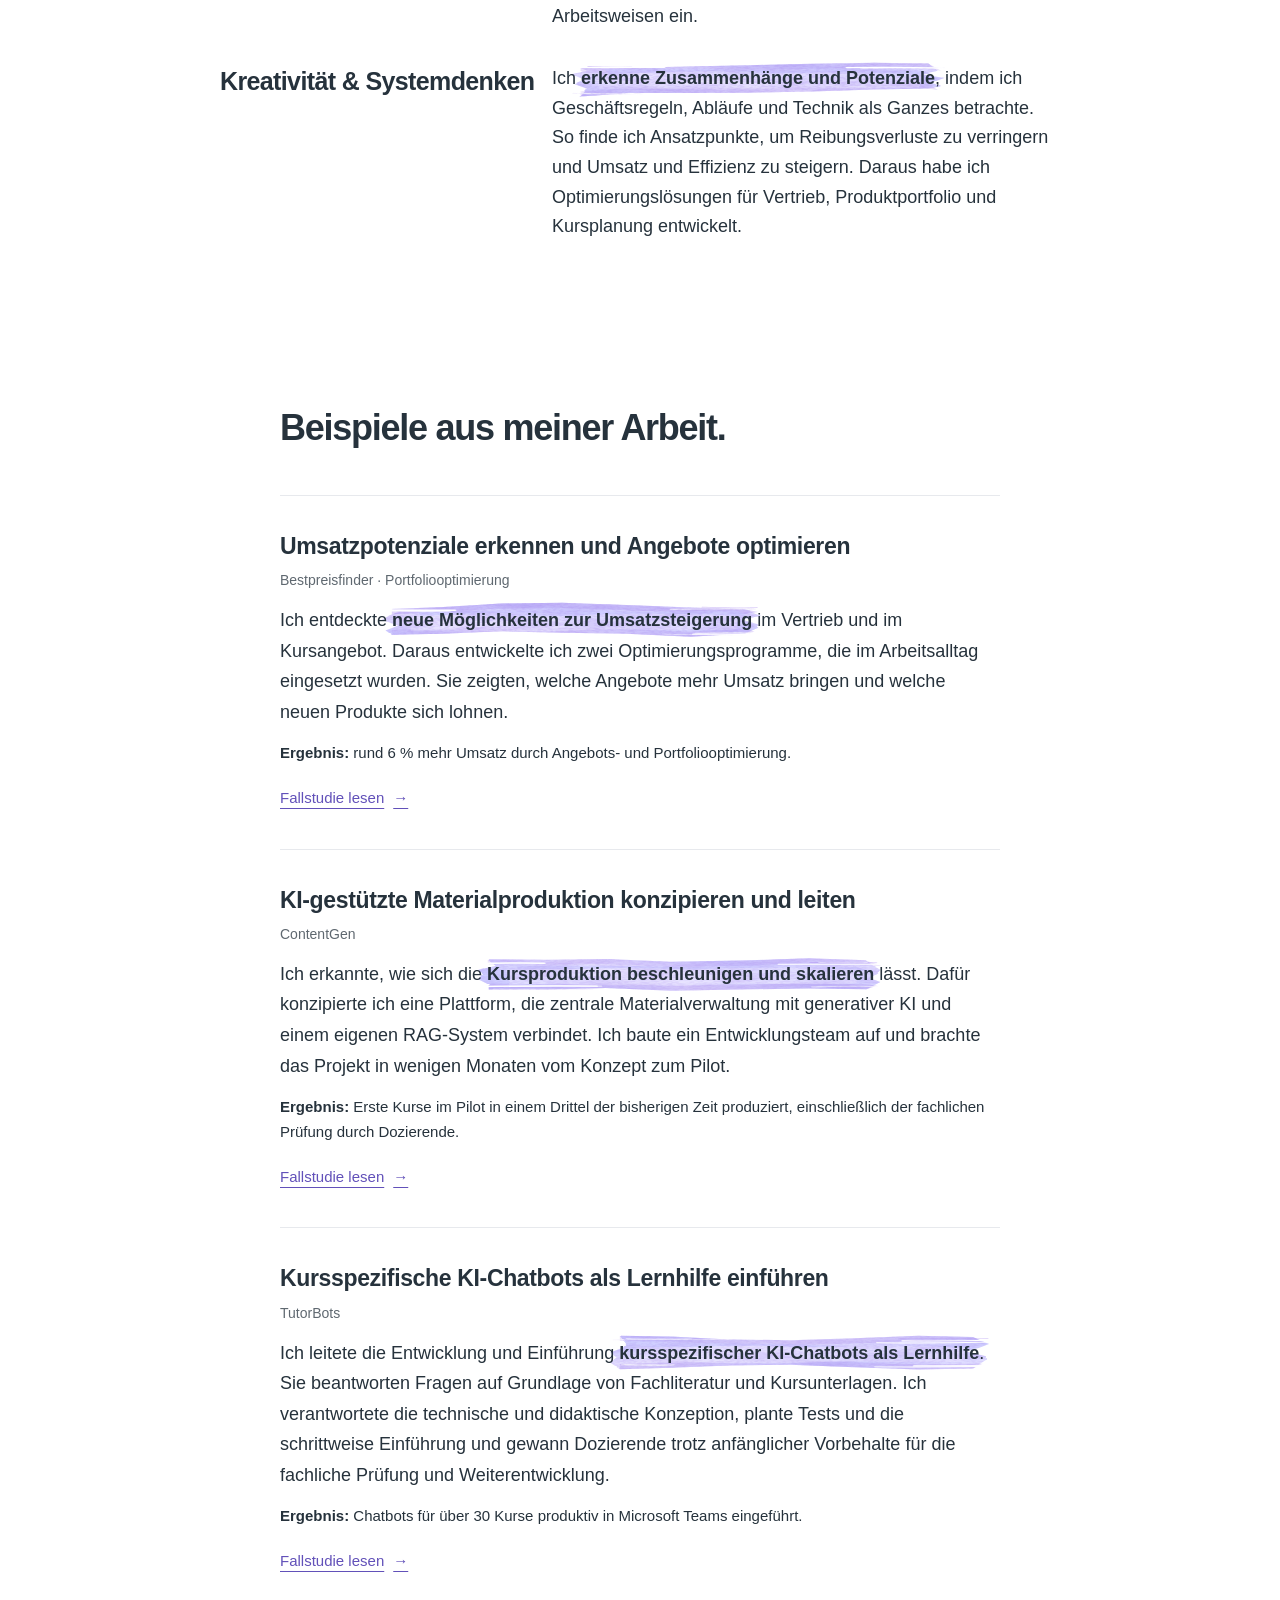
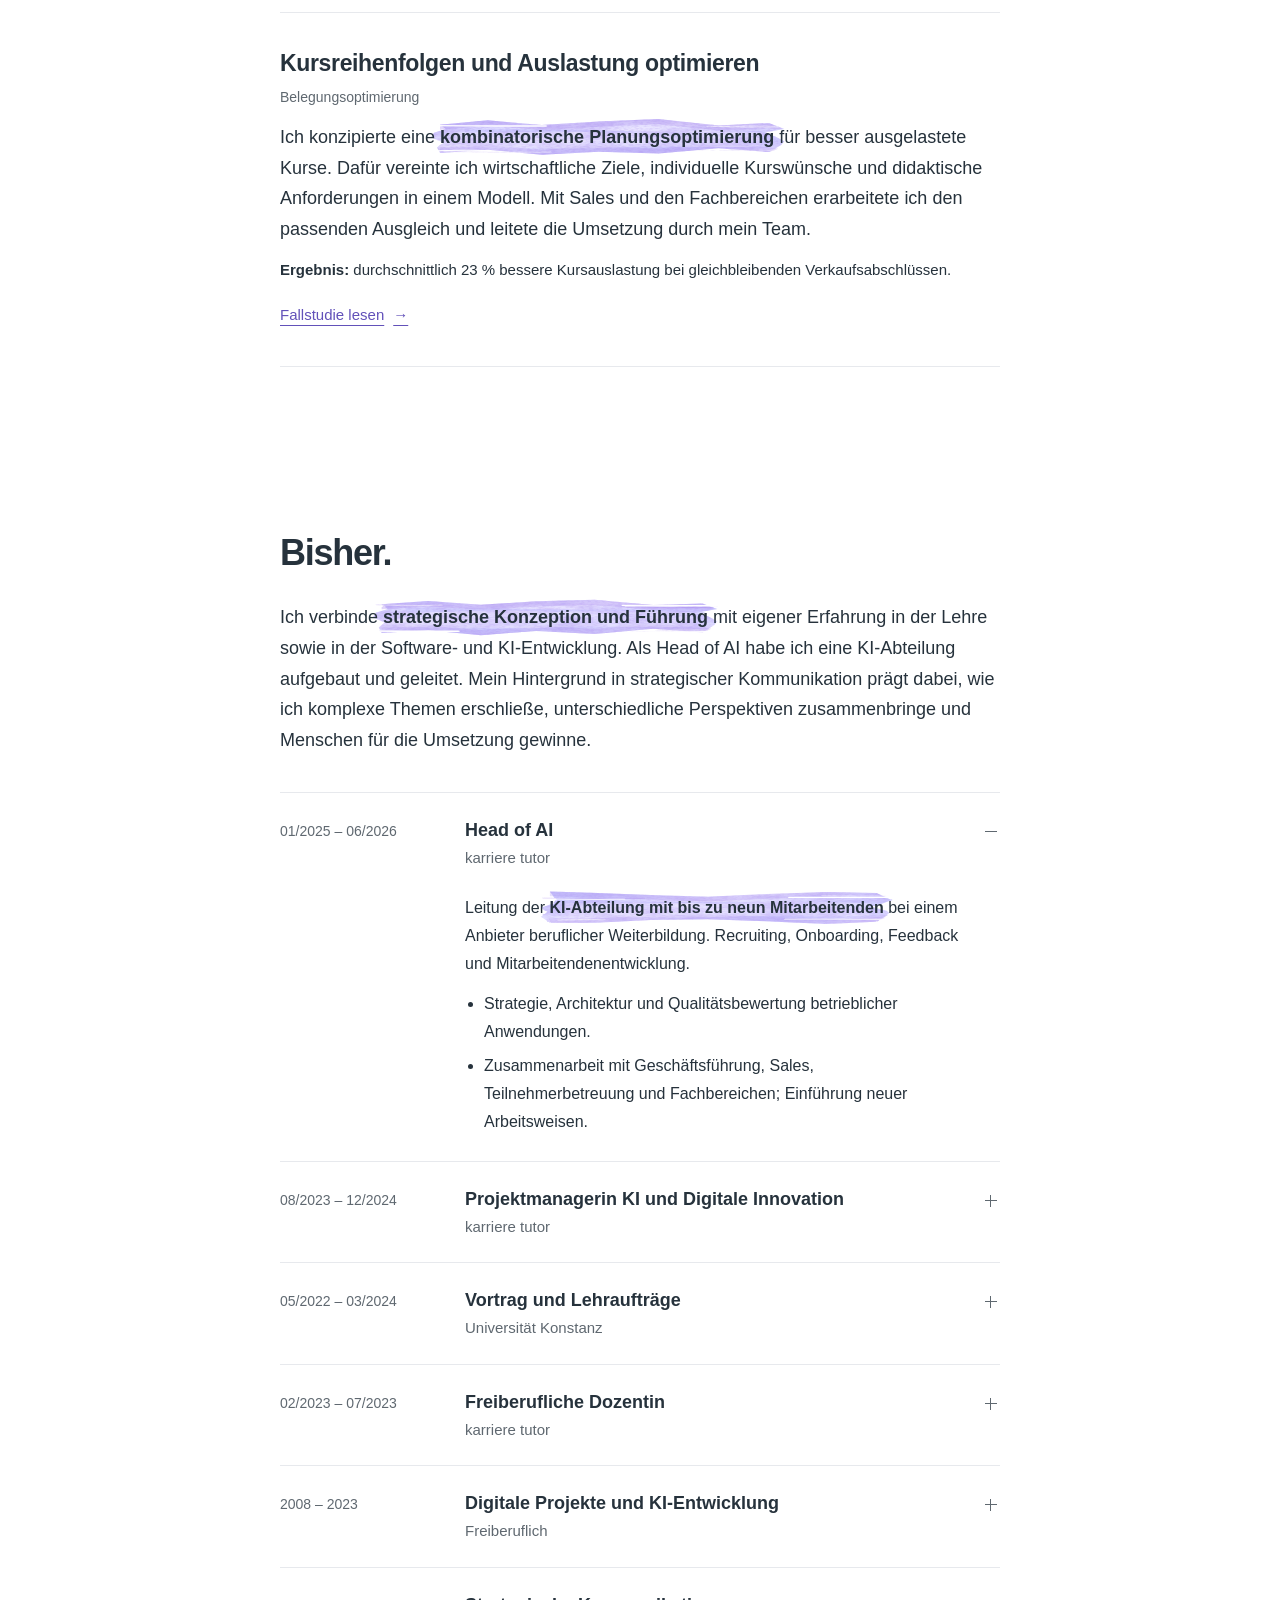
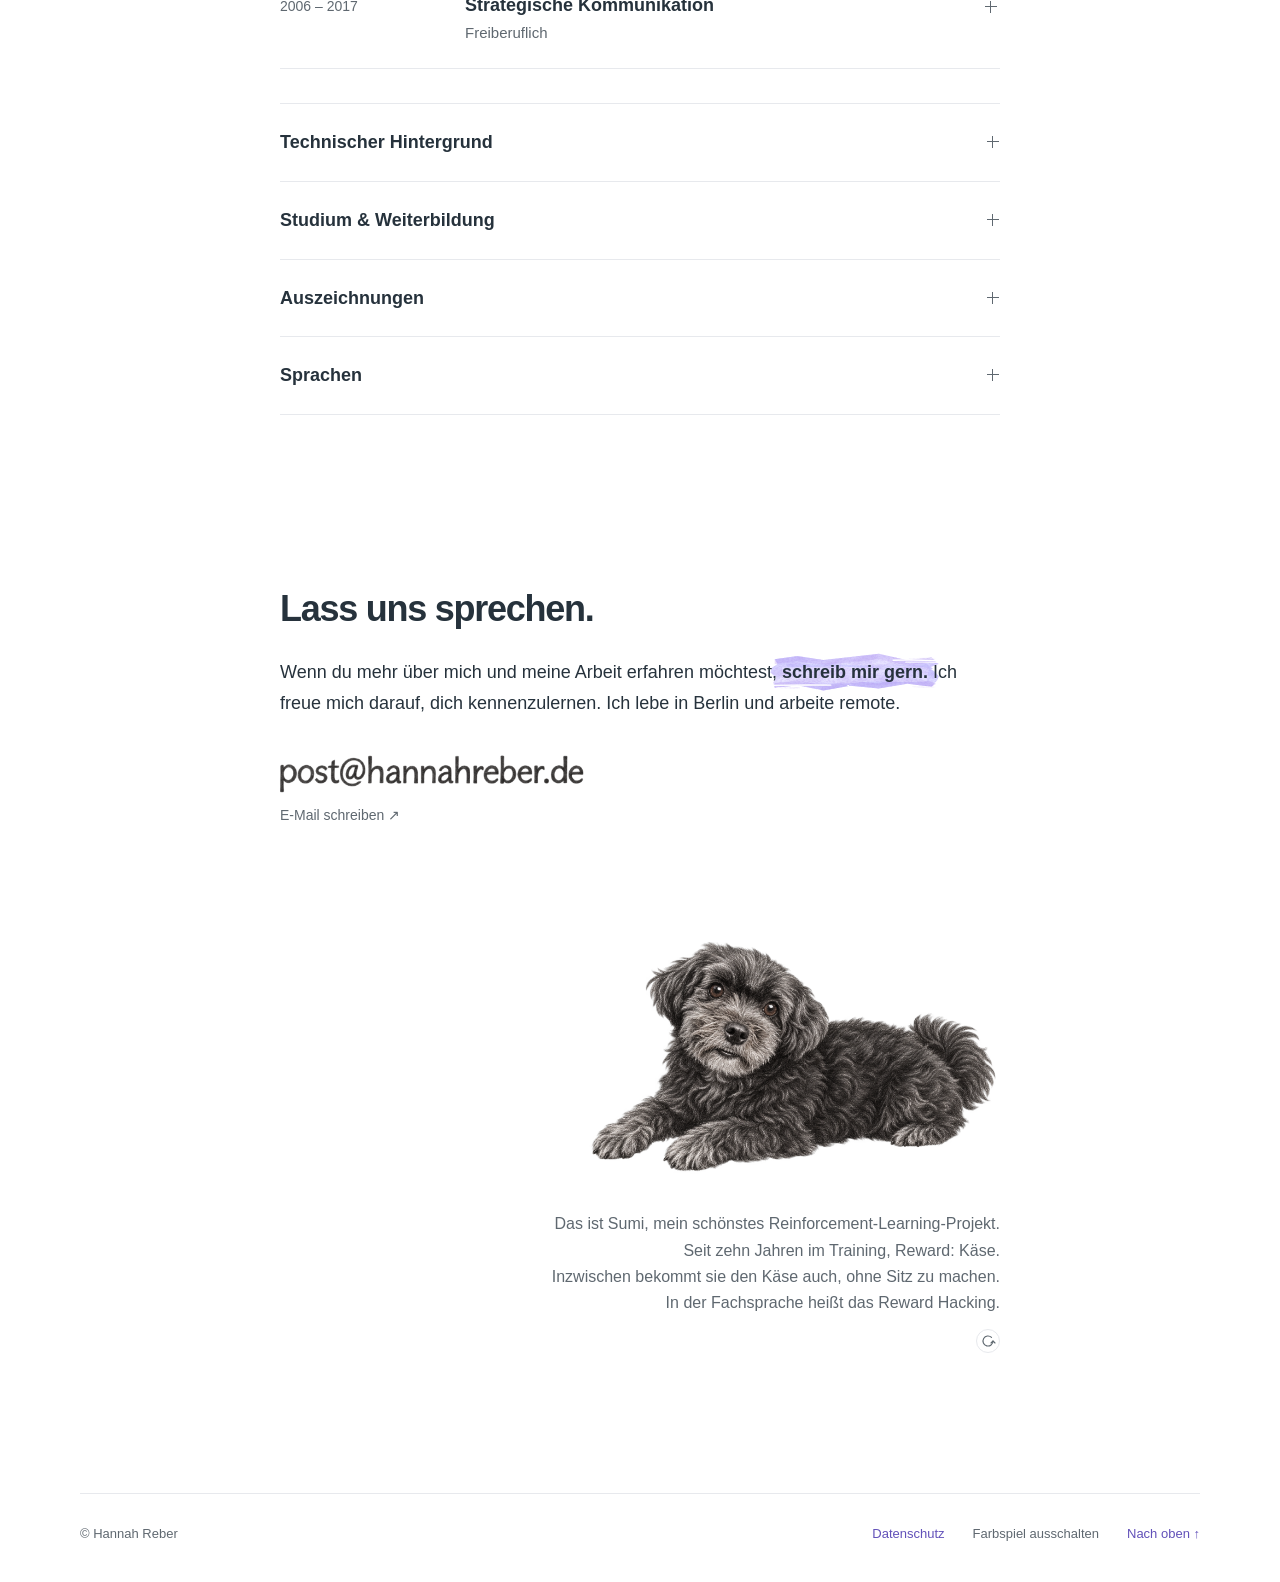
==== commit a08847d0: "Update portfolio website" ====
--- a/index.html
+++ b/index.html
@@ -1,48 +1,48 @@
 <!doctype html>
-<html lang="de" data-reading-accents="on" data-effect="reading-accents" data-calm-effect="verlauf" data-calm-palette="blue">
-<head>
-  <meta charset="utf-8"><meta name="viewport" content="width=device-width,initial-scale=1">
-  <meta name="color-scheme" content="only light"><meta name="theme-color" content="#ffffff">
-  <meta name="robots" content="noindex, nofollow, noimageindex, nosnippet"><meta name="referrer" content="no-referrer">
-  <meta name="description" content="Hannah Reber. Digitale Strategie, klare Kommunikation und zugewandte Führung – mit technischer Tiefe. Lerne meine Arbeitsweise und Projekte kennen.">
-  <title>Hannah Reber · Digitale Strategie &amp; Transformation</title>
-  <link rel="icon" type="image/svg+xml" href="assets/monogram-flow-icon.svg?v=2">
-  <link rel="stylesheet" href="styles.css?v=12"><link rel="stylesheet" href="strengths.css?v=10"><link rel="stylesheet" href="reading-accents.css?v=2"><link rel="stylesheet" href="skills.css?v=2"><link rel="stylesheet" href="contact-image.css?v=3"><link rel="stylesheet" href="dog-footnote.css?v=9"><link rel="stylesheet" href="monogram.css?v=3"><script src="monogram.js?v=4" defer></script><script src="portfolio-data.js?v=14" defer></script><script src="app.js?v=18" defer></script><script src="reading-paints.js?v=1" defer></script><script src="reading-accents.js?v=1" defer></script>
-</head>
-<body>
-  <canvas id="pointer-colour" aria-hidden="true"></canvas>
-  <a class="skip-link" href="#main-content">Zum Inhalt</a>
-  <header class="site-header" data-ink-guard>
-    <div class="header-inner"><a class="brand" href="#start" aria-label="Hannah Reber – zum Anfang"><img class="brand-mark" data-monogram src="assets/monogram-flow-brand.svg?v=2" width="29" height="29" alt="" aria-hidden="true" draggable="false"><span>Hannah Reber</span></a>
-      <nav aria-label="Hauptnavigation"><a href="#arbeitsweise">Arbeitsweise</a><a href="#fallstudien">Fallstudien</a><a href="#werdegang">Werdegang</a><a href="#kontakt">Kontakt</a></nav>
-    </div>
-  </header>
-  <main id="main-content" tabindex="-1">
-    <div id="home-view">
-      <section class="hero" id="start" aria-labelledby="hero-title">
-        <div class="hero-inner">
-          <div class="hero-copy" data-ink-guard><p class="role-line">Digitale Strategie &amp; Transformation</p><h1 id="hero-title">Hi, ich bin Hannah.</h1><p class="hero-description" data-marker-scope>Ich entwickle <span class="text-marker">digitale Strategien und Lösungen</span>, die zu den Menschen und Abläufen eines Unternehmens passen. Ich übernehme Verantwortung für ihre Umsetzung und verbinde dabei klare Kommunikation mit zugewandter Führung. Mein technisches Fundament bildet meine praktische Erfahrung in Softwareentwicklung und generativer KI.</p><p class="hero-context">Zuletzt <strong>Head of AI</strong> bei karriere tutor, einem Anbieter beruflicher Weiterbildung.</p><a class="intro-link" href="#arbeitsweise">Lerne mich kennen <span aria-hidden="true">↓</span></a></div>
-          <figure class="portrait" data-ink-guard><img src="assets/hannah-portrait.png" alt="Gezeichnetes Porträt von Hannah Reber mit Sakko" width="1254" height="1254" fetchpriority="high"></figure>
+    <html lang="de" data-reading-accents="on" data-effect="reading-accents" data-calm-effect="verlauf" data-calm-palette="purple">
+    <head>
+      <meta charset="utf-8"><meta name="viewport" content="width=device-width,initial-scale=1">
+      <meta name="color-scheme" content="only light"><meta name="theme-color" content="#ffffff">
+      <meta name="robots" content="noindex, nofollow, noimageindex, nosnippet"><meta name="referrer" content="no-referrer">
+      <meta name="description" content="Hannah Reber. Digitale Strategie, klare Kommunikation und zugewandte Führung – mit technischer Tiefe. Lerne meine Arbeitsweise und Projekte kennen.">
+      <title>Hannah Reber · Digitale Strategie &amp; Transformation</title>
+      <link rel="icon" type="image/svg+xml" href="assets/monogram-flow-icon.svg?v=4">
+      <link rel="stylesheet" href="styles.css?v=16"><link rel="stylesheet" href="strengths.css?v=10"><link rel="stylesheet" href="reading-accents.css?v=4"><link rel="stylesheet" href="skills.css?v=2"><link rel="stylesheet" href="contact-image.css?v=3"><link rel="stylesheet" href="dog-footnote.css?v=9"><link rel="stylesheet" href="monogram.css?v=3"><script src="monogram.js?v=6" defer></script><script src="portfolio-data.js?v=17" defer></script><script src="app.js?v=19" defer></script><script src="reading-paints.js?v=1" defer></script><script src="reading-accents.js?v=2" defer></script><script src="language-switch.js?v=1" defer></script>
+    </head>
+    <body>
+      <canvas id="pointer-colour" aria-hidden="true"></canvas>
+      <a class="skip-link" href="#main-content">Zum Inhalt</a>
+      <header class="site-header" data-ink-guard>
+        <div class="header-inner"><a class="brand" href="#start" aria-label="Hannah Reber – zum Anfang"><img class="brand-mark" data-monogram src="assets/monogram-flow-brand.svg?v=4" width="29" height="29" alt="" aria-hidden="true" draggable="false"><span>Hannah Reber</span></a>
+          <div class="header-actions"><nav aria-label="Hauptnavigation"><a href="#arbeitsweise">Arbeitsweise</a><a href="#fallstudien">Fallstudien</a><a href="#werdegang">Werdegang</a><a href="#kontakt">Kontakt</a></nav><a class="language-switch" data-language-switch href="en/" lang="en" hreflang="en" aria-label="Switch to English"><svg width="17" height="17" viewBox="0 0 24 24" fill="none" stroke="currentColor" stroke-width="1.5" aria-hidden="true" focusable="false"><circle cx="12" cy="12" r="9"/><ellipse cx="12" cy="12" rx="4" ry="9"/><path d="M3 12h18"/></svg><span>EN</span></a></div>
         </div>
-      </section>
-      <section class="story-section" id="arbeitsweise" aria-labelledby="arbeitsweise-title">
-        <div class="reading-column"><h2 id="arbeitsweise-title" data-ink-guard>Was ich einbringe.</h2>
-          <div class="strength-list">
-            <div class="strength-row" data-strength="leadership" data-ink-guard><h3>Führung &amp; Entwicklung</h3><p data-marker-scope>Ich verbinde <span class="text-marker">Vertrauen mit klaren Erwartungen</span>. Als Head of AI habe ich eine KI-Abteilung aufgebaut und geleitet. Ich gebe fachliche Orientierung und unterstütze Menschen dabei, ihre Stärken weiterzuentwickeln und gemeinsam anspruchsvolle Aufgaben zu lösen.</p></div>
-            <div class="strength-row" data-strength="strategy" data-ink-guard><h3>Strategie &amp; technische Tiefe</h3><p data-marker-scope>Ich übersetze <span class="text-marker">Geschäftsziele in Architekturen</span> und setze klare Prioritäten. Meine Erfahrung in Softwareentwicklung und KI hilft mir, Nutzen, Machbarkeit und Aufwand abzuwägen. Ich plane die Umsetzung so, dass früh nutzbare Ergebnisse entstehen.</p></div>
-            <div class="strength-row" data-strength="communication" data-ink-guard><h3>Kommunikation &amp; Change</h3><p data-marker-scope>Meine Stärke ist, wirklich zuzuhören und die richtigen Fragen zu stellen. Dabei verstehe ich auch, was zwischen den Zeilen steckt, und übersetze fachliche Anliegen in <span class="text-marker">konkrete Anforderungen</span>. Komplexe Themen mache ich zugänglich. Diese Stärke habe ich in Hochschullehre, Stakeholderkommunikation und Change Management eingesetzt. Damit baue ich Vorbehalte ab und führe neue Arbeitsweisen ein.</p></div>
-            <div class="strength-row" data-strength="creativity" data-ink-guard><h3>Kreativität &amp; Systemdenken</h3><p data-marker-scope>Ich <span class="text-marker">erkenne Zusammenhänge und Potenziale</span>, indem ich Geschäftsregeln, Abläufe und Technik als Ganzes betrachte. So finde ich Ansatzpunkte, um Reibungsverluste zu verringern und Umsatz und Effizienz zu steigern. Daraus habe ich Optimierungslösungen für Vertrieb, Produktportfolio und Kursplanung entwickelt.</p></div>
-          </div>
-        </div>
-      </section>
-      <section class="story-section" id="fallstudien" aria-labelledby="fallstudien-title"><div class="reading-column"><h2 id="fallstudien-title" data-ink-guard>Beispiele aus meiner Arbeit.</h2><div class="project-list"><a class="project-link" data-marker-tone="blue" href="#fallstudie/angebotsoptimierung"><div class="project-copy" data-ink-guard><h3>Umsatzpotenziale erkennen und Angebote optimieren</h3><p class="project-name">Bestpreisfinder · Portfoliooptimierung</p><p data-marker-scope>Ich entdeckte <span class="text-marker">neue Möglichkeiten zur Umsatzsteigerung</span> im Vertrieb und im Kursangebot. Daraus entwickelte ich zwei Optimierungsprogramme, die im Arbeitsalltag eingesetzt wurden. Sie zeigten, welche Angebote mehr Umsatz bringen und welche neuen Produkte sich lohnen.</p><p class="project-outcome" data-marker-scope><span>Ergebnis:</span> rund 6 % mehr Umsatz durch Angebots- und Portfoliooptimierung.</p><span class="read-link">Fallstudie lesen <span aria-hidden="true">→</span></span></div></a><a class="project-link" data-marker-tone="yellow" href="#fallstudie/contentgen"><div class="project-copy" data-ink-guard><h3>KI-gestützte Materialproduktion konzipieren und leiten</h3><p class="project-name">ContentGen</p><p data-marker-scope>Ich erkannte, wie sich die <span class="text-marker">Kursproduktion beschleunigen und skalieren</span> lässt. Dafür konzipierte ich eine Plattform, die zentrale Materialverwaltung mit generativer KI und einem eigenen RAG-System verbindet. Ich baute ein Entwicklungsteam auf und brachte das Projekt in wenigen Monaten vom Konzept zum Pilot.</p><p class="project-outcome" data-marker-scope><span>Ergebnis:</span> Erste Kurse im Pilot in einem Drittel der bisherigen Zeit produziert, einschließlich der fachlichen Prüfung durch Dozierende.</p><span class="read-link">Fallstudie lesen <span aria-hidden="true">→</span></span></div></a><a class="project-link" data-marker-tone="green" href="#fallstudie/tutorbots"><div class="project-copy" data-ink-guard><h3>Kursspezifische KI-Chatbots als Lernhilfe einführen</h3><p class="project-name">TutorBots</p><p data-marker-scope>Ich leitete die Entwicklung und Einführung <span class="text-marker">kursspezifischer KI-Chatbots als Lernhilfe</span>. Sie beantworten Fragen auf Grundlage von Fachliteratur und Kursunterlagen. Ich verantwortete die technische und didaktische Konzeption, plante Tests und die schrittweise Einführung und gewann Dozierende trotz anfänglicher Vorbehalte für die fachliche Prüfung und Weiterentwicklung.</p><p class="project-outcome" data-marker-scope><span>Ergebnis:</span> Chatbots für über 30 Kurse produktiv in Microsoft Teams eingeführt.</p><span class="read-link">Fallstudie lesen <span aria-hidden="true">→</span></span></div></a><a class="project-link" data-marker-tone="pink" href="#fallstudie/belegungsoptimierung"><div class="project-copy" data-ink-guard><h3>Kursreihenfolgen und Auslastung optimieren</h3><p class="project-name">Belegungsoptimierung</p><p data-marker-scope>Ich konzipierte eine <span class="text-marker">kombinatorische Planungsoptimierung</span> für besser ausgelastete Kurse. Dafür vereinte ich wirtschaftliche Ziele, individuelle Kurswünsche und didaktische Anforderungen in einem Modell. Mit Sales und den Fachbereichen erarbeitete ich den passenden Ausgleich und leitete die Umsetzung durch mein Team.</p><p class="project-outcome" data-marker-scope><span>Ergebnis:</span> durchschnittlich 23 % bessere Kursauslastung bei gleichbleibenden Verkaufsabschlüssen.</p><span class="read-link">Fallstudie lesen <span aria-hidden="true">→</span></span></div></a></div></div></section>
-      <section class="story-section" id="werdegang" aria-labelledby="werdegang-title"><div class="reading-column"><h2 id="werdegang-title" data-ink-guard>Bisher.</h2><p class="section-intro" data-ink-guard>Mein beruflicher Hintergrund verbindet Kommunikation, KI-Entwicklung, Hochschullehre und Führung. In diesen Rollen geht es für mich darum, komplexe Zusammenhänge zu verstehen, verständlich zu machen und daraus nutzbare Lösungen zu entwickeln.</p><div class="career-list"><details class="career-entry" data-career="head-ai" open><summary data-ink-guard><span class="career-date">01/2025 – 06/2026</span><span class="career-label"><strong>Head of AI</strong><span>karriere tutor</span></span><span class="disclosure-sign" aria-hidden="true"></span></summary><div class="career-body" data-ink-guard><p data-marker-scope>Leitung der <span class="text-marker">KI-Abteilung mit bis zu neun Mitarbeitenden</span> bei einem Anbieter beruflicher Weiterbildung. Recruiting, Onboarding, Feedback und Mitarbeitendenentwicklung.</p><ul><li data-marker-scope>Strategie, Architektur und Qualitätsbewertung betrieblicher Anwendungen.</li><li data-marker-scope>Zusammenarbeit mit Geschäftsführung, Sales, Teilnehmerbetreuung und Fachbereichen; Einführung neuer Arbeitsweisen.</li></ul></div></details><details class="career-entry" data-career="projektmanagement" ><summary data-ink-guard><span class="career-date">08/2023 – 12/2024</span><span class="career-label"><strong>Projektmanagerin KI und Digitale Innovation</strong><span>karriere tutor</span></span><span class="disclosure-sign" aria-hidden="true"></span></summary><div class="career-body" data-ink-guard><p data-marker-scope><span class="text-marker">Betriebliche Potenziale erkunden</span>, Anforderungen klären und digitale Lösungen entwickeln und steuern.</p><ul><li data-marker-scope>Analyse betrieblicher Abläufe, technische Konzeption und Abstimmung mit Fachbereichen.</li></ul></div></details><details class="career-entry" data-career="konstanz" ><summary data-ink-guard><span class="career-date">05/2022 – 03/2024</span><span class="career-label"><strong>Vortrag und Lehraufträge</strong><span>Universität Konstanz</span></span><span class="disclosure-sign" aria-hidden="true"></span></summary><div class="career-body" data-ink-guard><p data-marker-scope>Vortrag sowie Seminare zu KI, Python, Machine Learning und Quantum Computing im Zeitraum 2022–2024.</p><ul><li data-marker-scope>ADILT-Ringvorlesung am 5. Mai 2022: „Roboter-Erziehung. Einblick in die Perspektive einer Computer-Künstlerin“.</li><li data-marker-scope>Quantum-Computing-Seminar im November 2022.</li><li data-marker-scope>Weitere Lehraufträge im Sommersemester 2023 und Wintersemester 2023/24.</li><li data-marker-scope>Komplexe <span class="text-marker">technische Zusammenhänge verständlich vermitteln</span>.</li></ul><a class="qualification-source" href="https://streaming.uni-konstanz.de/vorlesungen/sommersemester-2022/key-16710-20221/" target="_blank" rel="noopener noreferrer">Vortrag an der Universität Konstanz <span aria-hidden="true">↗</span></a></div></details><details class="career-entry" data-career="dozentin-kt" ><summary data-ink-guard><span class="career-date">02/2023 – 07/2023</span><span class="career-label"><strong>Freiberufliche Dozentin</strong><span>karriere tutor</span></span><span class="disclosure-sign" aria-hidden="true"></span></summary><div class="career-body" data-ink-guard><p data-marker-scope>Freiberufliche <span class="text-marker">Lehre in der beruflichen Weiterbildung</span>.</p></div></details><details class="career-entry" data-career="freelance" ><summary data-ink-guard><span class="career-date">2008 – 2023</span><span class="career-label"><strong>Freiberufliche Kommunikation und Entwicklung</strong><span>Ausgewählte Tätigkeiten seit dem Studienabschluss</span></span><span class="disclosure-sign" aria-hidden="true"></span></summary><div class="career-body" data-ink-guard><p data-marker-scope><span class="text-marker">Kommunikationsstrategie</span>, wissenschaftliche Recherche und kreative Technologieprojekte mit überlappenden Schwerpunkten. Zunehmender Fokus auf Programmierung und <span class="text-marker">KI-Entwicklung</span>.</p><ul><li data-marker-scope>Kommunikation (2008–2017): je nach Projekt Kommunikationsstrategie, Pressekommunikation, Content und Creatives, unter anderem für A&amp;B One, FriedWald und Fraport.</li><li data-marker-scope>Wissenschaftliche Recherche und Ghostwriting (2008–2017): themenübergreifende Projekte von der Recherche und Strukturierung bis zur Ausarbeitung vollständiger wissenschaftlicher Texte.</li><li data-marker-scope>Kreative Technologien und Entwicklung: Computer- und Datenkunst, generative Verfahren, Code Art und Video Art. Der Schwerpunkt verlagerte sich zunehmend auf Programmierung; 2021–2023 auf kundenspezifische KI-Lösungen, Modellanpassung, Prototypen und Beratung.</li></ul></div></details></div>
-        <details class="background-details technical-background" id="technical-background"><summary data-ink-guard><span>Technischer Hintergrund</span><span class="disclosure-sign" aria-hidden="true"></span></summary><div class="technical-content"><div class="technical-group" data-ink-guard data-marker-tone="blue"><h3>Architektur &amp; Integration</h3><p data-marker-scope>Ich entwerfe <span class="text-marker">Datenflüsse, Schnittstellen und Zugriffsmodelle</span> und verbinde Anwendungen mit vorhandenen Unternehmenssystemen. Praktische Erfahrung bringe ich unter anderem mit Azure, Google Cloud / Vertex AI und der Integration in CRM-Systeme und Microsoft Teams mit.</p></div><div class="technical-group" data-ink-guard data-marker-tone="green"><h3>KI &amp; Wissenssysteme</h3><p data-marker-scope>Ich konzipiere <span class="text-marker">eigene RAG-Systeme und mehrstufige LLM-Workflows</span>, unter anderem mit LangChain. Dazu gehören die Aufbereitung von Fachliteratur und multimodalen Inhalten sowie die Qualitätsbewertung gemeinsam mit Fachexpertinnen und Fachexperten. Meine Erfahrung umfasst auch klassische Datenanalyse und Machine Learning, etwa Prognosemodelle und die Analyse und Vorhersage von Rankings für Weiterbildungsangebote.</p></div><div class="technical-group" data-ink-guard data-marker-tone="pink"><h3>Mathematische Optimierung</h3><p data-marker-scope>Ich übersetze Geschäftsziele und betriebliche Regeln in <span class="text-marker">Optimierungsmodelle</span> – für Preis- und Portfolioentscheidungen ebenso wie für Kursplanung und Auslastung. Dafür habe ich mit Python, Google OR-Tools und PuLP gearbeitet.</p></div></div></details>
-        <details class="background-details"><summary data-ink-guard><span>Studium &amp; Weiterbildung</span><span class="disclosure-sign" aria-hidden="true"></span></summary><ul class="qualification-list" data-ink-guard><li><strong>B.A. Medien- und Kommunikationswissenschaft</strong><span>Universität Mannheim · 2008 · Abschlussnote 1,3</span></li><li><strong>Ausbildereignung</strong><span>AdA-Schein</span></li><li><strong>Data Analytics Bootcamp</strong><span>Ironhack Berlin · 2020 · Neun Wochen in Vollzeit</span></li><li><strong>Mathematics for Machine Learning</strong><span>Imperial College London / Coursera · 2021</span></li><li><strong>IBM Certified Associate Developer - Quantum Computation using Qiskit v0.2X</strong><span>IBM Professional Certification · 2021 · Erworben am 31.07.2021</span><a class="qualification-source" href="https://www.credly.com/badges/fb928493-2463-47c1-9133-5769889645fa" target="_blank" rel="noopener noreferrer">Zertifikat ansehen <span aria-hidden="true">↗</span></a></li><li><strong>Deep Neural Networks with PyTorch</strong><span>IBM / Coursera · 2020 · Mit Honors</span></li></ul></details>
-        <details class="background-details"><summary data-ink-guard><span>Auszeichnungen</span><span class="disclosure-sign" aria-hidden="true"></span></summary><ul class="qualification-list" data-ink-guard><li><strong>SAAI Factory – Prize for Awesome</strong><span>2021 · Teamprojekt Creative Quantum AI. Mein Beitrag: Konzept, Quantum Coding und Quantum Reinforcement Learning.</span><a class="qualification-source" href="https://devpost.com/software/creative-quantum-ai" target="_blank" rel="noopener noreferrer">Projekt und Auszeichnung ansehen <span aria-hidden="true">↗</span></a></li><li><strong>COCA Artist of the Year</strong><span>2020 · Kategorie New Visual Media</span></li></ul></details>
-        <details class="background-details"><summary data-ink-guard><span>Sprachen</span><span class="disclosure-sign" aria-hidden="true"></span></summary><div class="technical-content" data-ink-guard><p>Deutsch: Muttersprache. Englisch: C1.</p></div></details>
-      </div></section>
-      <section class="story-section contact-section" id="kontakt" aria-labelledby="kontakt-title"><div class="reading-column" data-ink-guard><h2 id="kontakt-title">Lass uns sprechen.</h2><p data-marker-scope>Für meine nächste Rolle suche ich Gestaltungsspielraum für <span class="text-marker">digitale Strategie und wirksame Lösungen</span>. Ich übernehme gern Führungsverantwortung und arbeite genauso gern als eigenständige Expertin. Ich lebe in Berlin und möchte remote innerhalb Deutschlands arbeiten.</p><button class="email-image-button" id="email-contact" type="button" aria-label="E-Mail an Hannah Reber schreiben"><span class="email-image-frame" aria-hidden="true"><img class="email-image" src="assets/contact-lettering.png" alt="" width="2172" height="724" loading="lazy" draggable="false"></span><span class="email-action-label" aria-hidden="true">E-Mail schreiben <span>↗</span></span></button><figure class="personal-footnote"><button class="dog-portrait-button" id="dog-image-next" type="button" aria-label="Sumi – nächsten Spruch anzeigen" title="Auf Sumi klicken: nächster Spruch" disabled><img src="assets/hannah-dog-graphite.png" alt="Graphitzeichnung von Sumi, Hannahs Hündin, die entspannt liegt und zum Betrachter schaut" width="1536" height="1024" loading="lazy" draggable="false"></button><figcaption><div class="dog-quote-frame"><span id="dog-quote" aria-live="polite" aria-atomic="true">Das ist Sumi, mein schönstes Reinforcement-Learning-Projekt.
+      </header>
+      <main id="main-content" tabindex="-1">
+        <div id="home-view">
+          <section class="hero" id="start" aria-labelledby="hero-title">
+            <div class="hero-inner">
+              <div class="hero-copy" data-ink-guard><p class="role-line">Digitale Strategie &amp; Transformation</p><h1 id="hero-title">Hi, ich bin Hannah.</h1><p class="hero-description" data-marker-scope>Ich entwickle <span class="text-marker">digitale Strategien und Lösungen</span>, die zu den Menschen und Abläufen eines Unternehmens passen. Ich übernehme Verantwortung für ihre Umsetzung und verbinde dabei klare Kommunikation mit zugewandter Führung. Mein technisches Fundament bildet meine praktische Erfahrung in Softwareentwicklung und generativer KI.</p><p class="hero-context">Zuletzt <strong>Head of AI</strong> bei karriere tutor, einem Anbieter beruflicher Weiterbildung.</p><a class="intro-link" href="#arbeitsweise">Lerne mich kennen <span aria-hidden="true">↓</span></a></div>
+              <figure class="portrait" data-ink-guard><img src="assets/hannah-portrait.png" alt="Gezeichnetes Porträt von Hannah Reber mit Sakko" width="1254" height="1254" fetchpriority="high"></figure>
+            </div>
+          </section>
+          <section class="story-section" id="arbeitsweise" aria-labelledby="arbeitsweise-title">
+            <div class="reading-column"><h2 id="arbeitsweise-title" data-ink-guard>Was ich einbringe.</h2>
+              <div class="strength-list">
+                <div class="strength-row" data-strength="leadership" data-ink-guard><h3>Führung &amp; Entwicklung</h3><p data-marker-scope>Ich verbinde <span class="text-marker">Vertrauen mit klaren Erwartungen</span>. Als Head of AI habe ich eine KI-Abteilung aufgebaut und geleitet. Ich gebe fachliche Orientierung und unterstütze Menschen dabei, ihre Stärken weiterzuentwickeln und gemeinsam anspruchsvolle Aufgaben zu lösen.</p></div>
+                <div class="strength-row" data-strength="strategy" data-ink-guard><h3>Strategie &amp; technische Tiefe</h3><p data-marker-scope>Ich übersetze <span class="text-marker">Geschäftsziele in Architekturen</span> und setze klare Prioritäten. Meine Erfahrung in Softwareentwicklung und KI hilft mir, Nutzen, Machbarkeit und Aufwand abzuwägen. Ich plane die Umsetzung so, dass früh nutzbare Ergebnisse entstehen.</p></div>
+                <div class="strength-row" data-strength="communication" data-ink-guard><h3>Kommunikation &amp; Change</h3><p data-marker-scope>Meine Stärke ist, wirklich zuzuhören und die richtigen Fragen zu stellen. Dabei verstehe ich auch, was zwischen den Zeilen steckt, und übersetze fachliche Anliegen in <span class="text-marker">konkrete Anforderungen</span>. Komplexe Themen mache ich zugänglich. Diese Stärke habe ich in Hochschullehre, Stakeholderkommunikation und Change Management eingesetzt. Damit baue ich Vorbehalte ab und führe neue Arbeitsweisen ein.</p></div>
+                <div class="strength-row" data-strength="creativity" data-ink-guard><h3>Kreativität &amp; Systemdenken</h3><p data-marker-scope>Ich <span class="text-marker">erkenne Zusammenhänge und Potenziale</span>, indem ich Geschäftsregeln, Abläufe und Technik als Ganzes betrachte. So finde ich Ansatzpunkte, um Reibungsverluste zu verringern und Umsatz und Effizienz zu steigern. Daraus habe ich Optimierungslösungen für Vertrieb, Produktportfolio und Kursplanung entwickelt.</p></div>
+              </div>
+            </div>
+          </section>
+          <section class="story-section" id="fallstudien" aria-labelledby="fallstudien-title"><div class="reading-column"><h2 id="fallstudien-title" data-ink-guard>Beispiele aus meiner Arbeit.</h2><div class="project-list"><a class="project-link" data-marker-tone="blue" href="#fallstudie/angebotsoptimierung"><div class="project-copy" data-ink-guard><h3>Umsatzpotenziale erkennen und Angebote optimieren</h3><p class="project-name">Bestpreisfinder · Portfoliooptimierung</p><p data-marker-scope>Ich entdeckte <span class="text-marker">neue Möglichkeiten zur Umsatzsteigerung</span> im Vertrieb und im Kursangebot. Daraus entwickelte ich zwei Optimierungsprogramme, die im Arbeitsalltag eingesetzt wurden. Sie zeigten, welche Angebote mehr Umsatz bringen und welche neuen Produkte sich lohnen.</p><p class="project-outcome" data-marker-scope><span>Ergebnis:</span> rund 6 % mehr Umsatz durch Angebots- und Portfoliooptimierung.</p><span class="read-link">Fallstudie lesen <span aria-hidden="true">→</span></span></div></a><a class="project-link" data-marker-tone="yellow" href="#fallstudie/contentgen"><div class="project-copy" data-ink-guard><h3>KI-gestützte Materialproduktion konzipieren und leiten</h3><p class="project-name">ContentGen</p><p data-marker-scope>Ich erkannte, wie sich die <span class="text-marker">Kursproduktion beschleunigen und skalieren</span> lässt. Dafür konzipierte ich eine Plattform, die zentrale Materialverwaltung mit generativer KI und einem eigenen RAG-System verbindet. Ich baute ein Entwicklungsteam auf und brachte das Projekt in wenigen Monaten vom Konzept zum Pilot.</p><p class="project-outcome" data-marker-scope><span>Ergebnis:</span> Erste Kurse im Pilot in einem Drittel der bisherigen Zeit produziert, einschließlich der fachlichen Prüfung durch Dozierende.</p><span class="read-link">Fallstudie lesen <span aria-hidden="true">→</span></span></div></a><a class="project-link" data-marker-tone="green" href="#fallstudie/tutorbots"><div class="project-copy" data-ink-guard><h3>Kursspezifische KI-Chatbots als Lernhilfe einführen</h3><p class="project-name">TutorBots</p><p data-marker-scope>Ich leitete die Entwicklung und Einführung <span class="text-marker">kursspezifischer KI-Chatbots als Lernhilfe</span>. Sie beantworten Fragen auf Grundlage von Fachliteratur und Kursunterlagen. Ich verantwortete die technische und didaktische Konzeption, plante Tests und die schrittweise Einführung und gewann Dozierende trotz anfänglicher Vorbehalte für die fachliche Prüfung und Weiterentwicklung.</p><p class="project-outcome" data-marker-scope><span>Ergebnis:</span> Chatbots für über 30 Kurse produktiv in Microsoft Teams eingeführt.</p><span class="read-link">Fallstudie lesen <span aria-hidden="true">→</span></span></div></a><a class="project-link" data-marker-tone="pink" href="#fallstudie/belegungsoptimierung"><div class="project-copy" data-ink-guard><h3>Kursreihenfolgen und Auslastung optimieren</h3><p class="project-name">Belegungsoptimierung</p><p data-marker-scope>Ich konzipierte eine <span class="text-marker">kombinatorische Planungsoptimierung</span> für besser ausgelastete Kurse. Dafür vereinte ich wirtschaftliche Ziele, individuelle Kurswünsche und didaktische Anforderungen in einem Modell. Mit Sales und den Fachbereichen erarbeitete ich den passenden Ausgleich und leitete die Umsetzung durch mein Team.</p><p class="project-outcome" data-marker-scope><span>Ergebnis:</span> durchschnittlich 23 % bessere Kursauslastung bei gleichbleibenden Verkaufsabschlüssen.</p><span class="read-link">Fallstudie lesen <span aria-hidden="true">→</span></span></div></a></div></div></section>
+          <section class="story-section" id="werdegang" aria-labelledby="werdegang-title"><div class="reading-column"><h2 id="werdegang-title" data-ink-guard>Bisher.</h2><p class="section-intro" data-marker-scope data-ink-guard>Ich verbinde <span class="text-marker">strategische Konzeption und Führung</span> mit eigener Erfahrung in der Lehre sowie in der Software- und KI-Entwicklung. Als Head of AI habe ich eine KI-Abteilung aufgebaut und geleitet. Mein Hintergrund in strategischer Kommunikation prägt dabei, wie ich komplexe Themen erschließe, unterschiedliche Perspektiven zusammenbringe und Menschen für die Umsetzung gewinne.</p><div class="career-list"><details class="career-entry" data-career="head-ai" open><summary data-ink-guard><span class="career-date">01/2025 – 06/2026</span><span class="career-label"><strong>Head of AI</strong><span>karriere tutor</span></span><span class="disclosure-sign" aria-hidden="true"></span></summary><div class="career-body" data-ink-guard><p data-marker-scope>Leitung der <span class="text-marker">KI-Abteilung mit bis zu neun Mitarbeitenden</span> bei einem Anbieter beruflicher Weiterbildung. Recruiting, Onboarding, Feedback und Mitarbeitendenentwicklung.</p><ul><li data-marker-scope>Strategie, Architektur und Qualitätsbewertung betrieblicher Anwendungen.</li><li data-marker-scope>Zusammenarbeit mit Geschäftsführung, Sales, Teilnehmerbetreuung und Fachbereichen; Einführung neuer Arbeitsweisen.</li></ul></div></details><details class="career-entry" data-career="projektmanagement" ><summary data-ink-guard><span class="career-date">08/2023 – 12/2024</span><span class="career-label"><strong>Projektmanagerin KI und Digitale Innovation</strong><span>karriere tutor</span></span><span class="disclosure-sign" aria-hidden="true"></span></summary><div class="career-body" data-ink-guard><p data-marker-scope><span class="text-marker">Betriebliche Potenziale erkunden</span>, Anforderungen klären und digitale Lösungen entwickeln und steuern.</p><ul><li data-marker-scope>Analyse betrieblicher Abläufe, technische Konzeption und Abstimmung mit Fachbereichen.</li></ul></div></details><details class="career-entry" data-career="konstanz" ><summary data-ink-guard><span class="career-date">05/2022 – 03/2024</span><span class="career-label"><strong>Vortrag und Lehraufträge</strong><span>Universität Konstanz</span></span><span class="disclosure-sign" aria-hidden="true"></span></summary><div class="career-body" data-ink-guard><p data-marker-scope>Vortrag sowie Seminare zu KI, Python, Machine Learning und Quantum Computing im Zeitraum 2022–2024.</p><ul><li data-marker-scope>ADILT-Ringvorlesung am 5. Mai 2022: „Roboter-Erziehung. Einblick in die Perspektive einer Computer-Künstlerin“.</li><li data-marker-scope>Quantum-Computing-Seminar im November 2022.</li><li data-marker-scope>Weitere Lehraufträge im Sommersemester 2023 und Wintersemester 2023/24.</li><li data-marker-scope>Komplexe <span class="text-marker">technische Zusammenhänge verständlich vermitteln</span>.</li></ul><a class="qualification-source" href="https://streaming.uni-konstanz.de/vorlesungen/sommersemester-2022/key-16710-20221/" target="_blank" rel="noopener noreferrer">Vortrag an der Universität Konstanz <span aria-hidden="true">↗</span></a></div></details><details class="career-entry" data-career="dozentin-kt" ><summary data-ink-guard><span class="career-date">02/2023 – 07/2023</span><span class="career-label"><strong>Freiberufliche Dozentin</strong><span>karriere tutor</span></span><span class="disclosure-sign" aria-hidden="true"></span></summary><div class="career-body" data-ink-guard><p data-marker-scope>Freiberufliche <span class="text-marker">Lehre in der beruflichen Weiterbildung</span>.</p></div></details><details class="career-entry" data-career="freelance-development" ><summary data-ink-guard><span class="career-date">2008 – 2023</span><span class="career-label"><strong>Digitale Projekte und KI-Entwicklung</strong><span>Freiberuflich</span></span><span class="disclosure-sign" aria-hidden="true"></span></summary><div class="career-body" data-ink-guard><p data-marker-scope>Ab 2020 entwickelte ich Software und ab 2021 <span class="text-marker">kundenspezifische KI-Lösungen</span>. Dazu gehörten Prototypen, Modellanpassungen und technische Beratung. Meine Arbeit mit digitalen Medien und generativen künstlerischen Verfahren begann 2008 während meiner Zeit an der Filmhochschule.</p><ul><li data-marker-scope>Mit „Creative Quantum AI“ gewann ich 2021 gemeinsam mit dem von mir geleiteten Team den <span class="text-marker">SAAI-Factory-Hackathon</span>. Mein technischer Beitrag lag im Quantum Reinforcement Learning.</li></ul></div></details><details class="career-entry" data-career="freelance-communication" ><summary data-ink-guard><span class="career-date">2006 – 2017</span><span class="career-label"><strong>Strategische Kommunikation</strong><span>Freiberuflich</span></span><span class="disclosure-sign" aria-hidden="true"></span></summary><div class="career-body" data-ink-guard><p data-marker-scope>Ich entwickelte <span class="text-marker">Kommunikationsstrategien und -konzepte</span>, übernahm Pressearbeit und erstellte Content. Ein weiterer Schwerpunkt war die Wissenschaftskommunikation mit der Konzeption und Ausarbeitung wissenschaftlicher Texte.</p><ul><li data-marker-scope>2016 wurde ein Kommunikationsprojekt, an dem ich maßgeblich mitwirkte, mit einem <span class="text-marker">FOX AWARD in Gold</span> für externe Kommunikation ausgezeichnet.</li><li data-marker-scope>Aus meiner gesamten Zusammenarbeit mit A&amp;B One bringe ich Erfahrung aus Projekten für das Bundesministerium für Bildung und Forschung und die Hans-Böckler-Stiftung mit.</li></ul></div></details></div>
+            <details class="background-details technical-background" id="technical-background"><summary data-ink-guard><span>Technischer Hintergrund</span><span class="disclosure-sign" aria-hidden="true"></span></summary><div class="technical-content"><div class="technical-group" data-ink-guard data-marker-tone="blue"><h3>Architektur &amp; Integration</h3><p data-marker-scope>Ich entwerfe <span class="text-marker">Datenflüsse, Schnittstellen und Zugriffsmodelle</span> und verbinde Anwendungen mit vorhandenen Unternehmenssystemen. Praktische Erfahrung bringe ich unter anderem mit Azure, Google Cloud / Vertex AI und der Integration in CRM-Systeme und Microsoft Teams mit.</p></div><div class="technical-group" data-ink-guard data-marker-tone="green"><h3>KI &amp; Wissenssysteme</h3><p data-marker-scope>Ich konzipiere <span class="text-marker">eigene RAG-Systeme und mehrstufige LLM-Workflows</span>, unter anderem mit LangChain. Dazu gehören die Aufbereitung von Fachliteratur und multimodalen Inhalten sowie die Qualitätsbewertung gemeinsam mit Fachexpertinnen und Fachexperten. Meine Erfahrung umfasst auch klassische Datenanalyse und Machine Learning, etwa Prognosemodelle und die Analyse und Vorhersage von Rankings für Weiterbildungsangebote.</p></div><div class="technical-group" data-ink-guard data-marker-tone="pink"><h3>Mathematische Optimierung</h3><p data-marker-scope>Ich übersetze Geschäftsziele und betriebliche Regeln in <span class="text-marker">Optimierungsmodelle</span> – für Preis- und Portfolioentscheidungen ebenso wie für Kursplanung und Auslastung. Dafür habe ich mit Python, Google OR-Tools und PuLP gearbeitet.</p></div></div></details>
+            <details class="background-details"><summary data-ink-guard><span>Studium &amp; Weiterbildung</span><span class="disclosure-sign" aria-hidden="true"></span></summary><ul class="qualification-list" data-ink-guard><li><strong>B.A. Medien- und Kommunikationswissenschaft</strong><span>Universität Mannheim · 2008 · Abschlussnote 1,3</span></li><li><strong>Masterstudium Medienwissenschaft</strong><span>HFF Potsdam-Babelsberg · 2008 – 2010</span></li><li><strong>Ausbildereignung</strong><span>AdA-Schein</span></li><li><strong>Data Analytics Bootcamp</strong><span>Ironhack Berlin · 2020 · Neun Wochen in Vollzeit</span></li><li><strong>Mathematics for Machine Learning</strong><span>Imperial College London / Coursera · 2021</span></li><li><strong>IBM Certified Associate Developer - Quantum Computation using Qiskit v0.2X</strong><span>IBM Professional Certification · 2021 · Erworben am 31.07.2021</span><a class="qualification-source" href="https://www.credly.com/badges/fb928493-2463-47c1-9133-5769889645fa" target="_blank" rel="noopener noreferrer">Zertifikat ansehen <span aria-hidden="true">↗</span></a></li><li><strong>Deep Neural Networks with PyTorch</strong><span>IBM / Coursera · 2020 · Mit Honors</span></li></ul></details>
+            <details class="background-details"><summary data-ink-guard><span>Auszeichnungen</span><span class="disclosure-sign" aria-hidden="true"></span></summary><ul class="qualification-list" data-ink-guard><li><strong>SAAI Factory – Prize for Awesome</strong><span>2021 · Teamprojekt Creative Quantum AI. Mein Beitrag: Konzept, Quantum Coding und Quantum Reinforcement Learning.</span><a class="qualification-source" href="https://devpost.com/software/creative-quantum-ai" target="_blank" rel="noopener noreferrer">Projekt und Auszeichnung ansehen <span aria-hidden="true">↗</span></a></li><li><strong>COCA Artist of the Year</strong><span>2020 · Kategorie New Visual Media</span></li></ul></details>
+            <details class="background-details"><summary data-ink-guard><span>Sprachen</span><span class="disclosure-sign" aria-hidden="true"></span></summary><div class="technical-content" data-ink-guard><p>Deutsch: Muttersprache. Englisch: C1.</p></div></details>
+          </div></section>
+          <section class="story-section contact-section" id="kontakt" aria-labelledby="kontakt-title"><div class="reading-column" data-ink-guard><h2 id="kontakt-title">Lass uns sprechen.</h2><p data-marker-scope>Wenn du mehr über mich und meine Arbeit erfahren möchtest, <span class="text-marker">schreib mir gern.</span> Ich freue mich darauf, dich kennenzulernen. Ich lebe in Berlin und arbeite remote.</p><button class="email-image-button" id="email-contact" type="button" aria-label="E-Mail an Hannah Reber schreiben"><span class="email-image-frame" aria-hidden="true"><img class="email-image" src="assets/contact-lettering.png" alt="" width="2172" height="724" loading="lazy" draggable="false"></span><span class="email-action-label" aria-hidden="true">E-Mail schreiben <span>↗</span></span></button><figure class="personal-footnote"><button class="dog-portrait-button" id="dog-image-next" type="button" aria-label="Sumi – nächsten Spruch anzeigen" title="Auf Sumi klicken: nächster Spruch" disabled><img src="assets/hannah-dog-graphite.png" alt="Graphitzeichnung von Sumi, Hannahs Hündin, die entspannt liegt und zum Betrachter schaut" width="1536" height="1024" loading="lazy" draggable="false"></button><figcaption><div class="dog-quote-frame"><span id="dog-quote" aria-live="polite" aria-atomic="true">Das ist Sumi, mein schönstes Reinforcement-Learning-Projekt.
 Seit zehn Jahren im Training, Reward: Käse.
 Inzwischen bekommt sie den Käse auch, ohne Sitz zu machen.
 In der Fachsprache heißt das Reward Hacking.</span><span class="dog-quote-sizer" aria-hidden="true" inert><span>Das ist Sumi, mein schönstes Reinforcement-Learning-Projekt.
@@ -50,23 +50,17 @@
 Inzwischen bekommt sie den Käse auch, ohne Sitz zu machen.
 In der Fachsprache heißt das Reward Hacking.</span><span>Sumi, Chief Morale Officer. Arbeitet viel im Hintergrund.
 Genauer gesagt unter meinem Schreibtisch.</span><span>Ja, das ist ein strategisch platziertes Bild von meinem Hund.
-Ich verstehe auch etwas von Marketing.</span><span>Sumi, Chief Morale Officer. Denkt nie über den Tellerrand hinaus.
-Was auf dem Teller ist, reicht ihr völlig.</span><span>Sumi. Zehn Jahre Reinforcement Learning, Reward-Funktion Käse.
-Beherrscht inzwischen vor allem Reward Hacking.</span><span>Das ist Sumi, ich trainiere sie seit 10 Jahren.
-Sie klassifiziert alle Menschen zuverlässig in zwei Kategorien:
-Freund und Postbote.</span><span>Sumi, Chief Morale Officer.
-Arbeitet ergebnisoffen, solange das Ergebnis Käse ist.</span><span>Bellt auch, wenn es im Fernsehen klingelt.
-Klassischer False Positive.</span><span>Sumi, Chief Morale Officer. Hat das große Ganze im Blick.
-Solange es eine Käseplatte ist.</span><span>Sumi. Transfer Learning funktioniert hervorragend.
-Diesen Blick setzt sie inzwischen auch bei Gästen ein.</span><span>Sumi, mein schönstes Reinforcement-Learning-Projekt.
-Seit zehn Jahren im Training, Reward: Käse.
-Den Umweg über ‚Sitz’ hat sie inzwischen erfolgreich wegoptimiert.</span><span>Sumi. Zehn Jahre Reinforcement Learning, Reward: Käse.
-Leidet unter Catastrophic Forgetting:
-Sobald es klingelt, ist alles Training vergessen.</span></span></div><button id="dog-quote-next" class="dog-quote-next" type="button" aria-label="Nächsten Sumi-Spruch anzeigen" title="Nächster Spruch" hidden><svg width="16" height="16" viewBox="0 0 24 24" fill="none" stroke="currentColor" stroke-width="1.7" stroke-linecap="round" stroke-linejoin="round" aria-hidden="true" focusable="false"><path d="M17.3 6.7a7.5 7.5 0 1 0 2.2 5.3"/><path d="m16.5 15 3-3 3 3"/></svg></button></figcaption></figure></div></section>
-    </div>
-    <div id="case-view" hidden><article class="case-page reading-column"><a class="back-link" href="#fallstudien" data-ink-guard><span aria-hidden="true">←</span> Zurück zu den Fallstudien</a><div id="case-body"></div></article></div>
-  </main>
-  <footer class="site-footer" data-ink-guard><span>© Hannah Reber</span><div><a href="datenschutz.html">Datenschutz</a><button id="motion-toggle" type="button" aria-pressed="false">Farbspiel ausschalten</button><a href="#start">Nach oben <span aria-hidden="true">↑</span></a></div></footer>
-  <noscript><style>#motion-toggle{display:none}.intro-link{display:inline}</style><p class="noscript-note">Die Vorstellung und der Werdegang sind direkt lesbar. Für die Fallstudien aktiviere bitte JavaScript.</p></noscript>
-</body>
-</html>
+Ich verstehe auch etwas von Marketing.</span><span>Für Sumi gibt es zwei Kategorien von Menschen.
+Freund und Postbote.</span><span>Sumi, Head of Snacks. Denkt nie über den Tellerrand hinaus.
+Was auf dem Teller ist, reicht ihr völlig.</span><span>Meine Expertin für nonverbale Kommunikation.
+Diesen Blick setzt Sumi inzwischen auch bei Gästen ein.
+Transfer Learning funktioniert hervorragend.</span><span>Sumi. Arbeitet ergebnisoffen,
+solange das Ergebnis Käse ist.</span><span>Unsere Sicherheitsbeauftragte bellt auch, wenn es im Fernsehen klingelt.
+Klassischer False Positive.</span></span></div><button id="dog-quote-next" class="dog-quote-next" type="button" aria-label="Nächsten Sumi-Spruch anzeigen" title="Nächster Spruch" hidden><svg width="16" height="16" viewBox="0 0 24 24" fill="none" stroke="currentColor" stroke-width="1.7" stroke-linecap="round" stroke-linejoin="round" aria-hidden="true" focusable="false"><path d="M17.3 6.7a7.5 7.5 0 1 0 2.2 5.3"/><path d="m16.5 15 3-3 3 3"/></svg></button></figcaption></figure></div></section>
+        </div>
+        <div id="case-view" hidden><article class="case-page reading-column"><a class="back-link" href="#fallstudien" data-ink-guard><span aria-hidden="true">←</span> Zurück zu den Fallstudien</a><div id="case-body"></div></article></div>
+      </main>
+      <footer class="site-footer" data-ink-guard><span>© Hannah Reber</span><div><a href="datenschutz.html">Datenschutz</a><button id="motion-toggle" type="button" aria-pressed="false">Farbspiel ausschalten</button><a href="#start">Nach oben <span aria-hidden="true">↑</span></a></div></footer>
+      <noscript><style>#motion-toggle{display:none}.intro-link{display:inline}</style><p class="noscript-note">Die Vorstellung und der Werdegang sind direkt lesbar. Für die Fallstudien aktiviere bitte JavaScript.</p></noscript>
+    </body>
+    </html>
--- a/styles.css
+++ b/styles.css
@@ -5,12 +5,16 @@
   --ink: #26323c;
   --muted: #5f6870;
   --line: #e7e9ed;
-  --accent: #3579b4;
-  --selection: #d9edff;
+  --accent: #6251b9;
+  --selection: #e9e5ff;
   --reading: 720px;
   --header-height: 82px;
   font-family: "Segoe UI", "Helvetica Neue", Arial, sans-serif;
   font-synthesis: none;
+}
+html[lang="en"] {
+  --accent: #3579b4;
+  --selection: #d9edff;
 }
 
 * { box-sizing: border-box; -webkit-hyphens: none; hyphens: none; }
@@ -88,6 +92,7 @@
   text-decoration: none;
 }
 .site-header nav { display: flex; align-items: center; gap: 30px; }
+.header-actions { display: flex; align-items: center; gap: 52px; }
 .site-header nav a {
   font-size: 14px;
   font-weight: 400;
@@ -99,6 +104,24 @@
   color: var(--ink);
   text-decoration: underline;
 }
+.language-switch {
+  display: inline-flex;
+  align-items: center;
+  justify-content: center;
+  gap: 7px;
+  flex-shrink: 0;
+  min-height: 32px;
+  min-width: 40px;
+  color: var(--muted);
+  font-size: 12px;
+  font-weight: 500;
+  line-height: 1;
+  letter-spacing: .035em;
+  text-decoration: none;
+  white-space: nowrap;
+}
+.language-switch svg { display: block; flex-shrink: 0; }
+.language-switch:hover { color: var(--accent); }
 
 .hero {
   display: flex;
@@ -154,7 +177,10 @@
 .intro-link:hover { text-decoration-thickness: 2px; }
 .intro-link span { font-size: 19px; text-decoration: none; }
 .portrait { justify-self: end; width: min(100%, 410px); }
-.portrait img { width: 100%; }
+.portrait img {
+  width: 100%;
+  clip-path: polygon(6% 0, 100% 0, 100% 100%, 0 100%, 0 6%);
+}
 
 .reading-column {
   width: min(var(--reading), calc(100% - 64px));
@@ -340,7 +366,7 @@
   line-height: 1.6;
 }
 .site-footer > div { display: flex; align-items: center; flex-wrap: wrap; gap: 12px 28px; }
-/* Keep the published accent family consistent with the blue preview. */
+/* Use one purple accent family throughout the German portfolio. */
 .site-header nav a:hover, .site-header nav a[aria-current],
 .back-link, .read-link, .site-footer a, #motion-toggle:hover { color: var(--accent); }
 .site-footer a { text-decoration: none; }
@@ -355,6 +381,7 @@
   .hero-description { font-size: 19px; }
   .portrait { width: 370px; }
   .site-header nav { gap: 22px; }
+  .header-actions { gap: 36px; }
 }
 
 @media (max-width: 760px) {
@@ -364,12 +391,15 @@
     width: calc(100% - 40px);
     min-height: 0;
     padding-block: 17px 15px;
-    flex-direction: column;
-    align-items: flex-start;
-    gap: 12px;
+    display: grid;
+    grid-template-columns: minmax(0, 1fr) auto;
+    align-items: center;
+    gap: 12px 0;
   }
+  .header-actions { display: contents; }
   .brand { font-size: 18px; }
-  .site-header nav { width: 100%; gap: 0; justify-content: space-between; }
+  .site-header nav { grid-column: 1 / -1; grid-row: 2; width: 100%; gap: 0; justify-content: space-between; }
+  .site-header .language-switch { grid-column: 2; grid-row: 1; }
   .site-header nav a { font-size: 12px; line-height: 1.5; }
   .hero { min-height: 0; padding-block: 24px 68px; }
   .hero-inner { width: calc(100% - 40px); display: flex; flex-direction: column; align-items: flex-start; gap: 25px; }
--- a/reading-accents.css
+++ b/reading-accents.css
@@ -21,6 +21,14 @@
 html:is([data-reading-lab], [data-reading-accents]) .calm-zone,
 html:is([data-reading-lab], [data-reading-accents]) .text-marker[data-calm-tone="neutral"] {
   position: relative;
+  --calm-accent: #8074bd;
+  --calm-paper: #e9e5ff;
+  --calm-rgb: 128, 116, 189;
+  --paint-companion: #cfceff;
+  --paint-pigment: #a88aee;
+}
+html[lang="en"][data-reading-accents] .calm-zone,
+html[lang="en"][data-reading-accents] .text-marker[data-calm-tone="neutral"] {
   --calm-accent: #508fca;
   --calm-paper: #d9edff;
   --calm-rgb: 80, 143, 202;
@@ -29,7 +37,7 @@
 }
 /* Paint stays behind every letter in its paragraph, including adjacent words. */
 html:is([data-reading-lab], [data-reading-accents]) .calm-zone { isolation: isolate; }
-/* All selected phrases use the same blue palette. */
+/* All selected phrases use the German purple palette. */
 .calm-drawing {
   position: absolute;
   pointer-events: none;
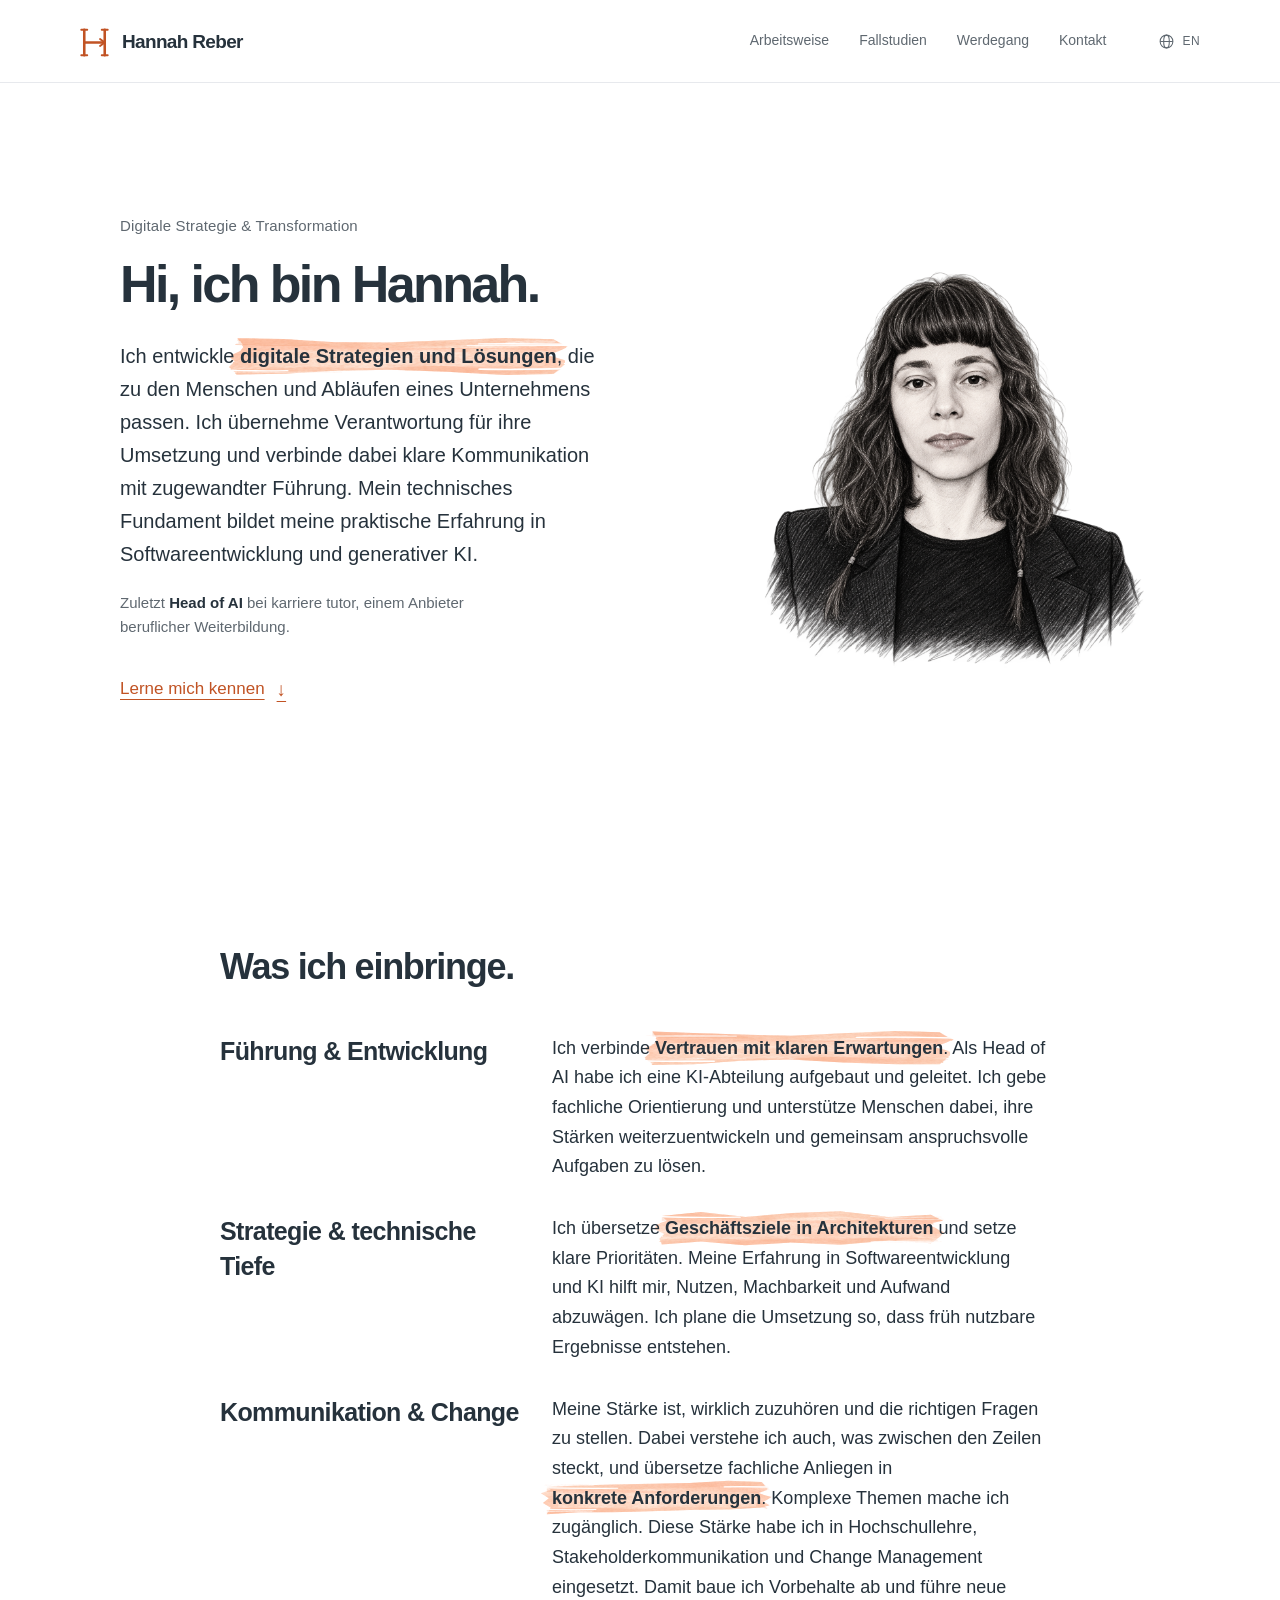
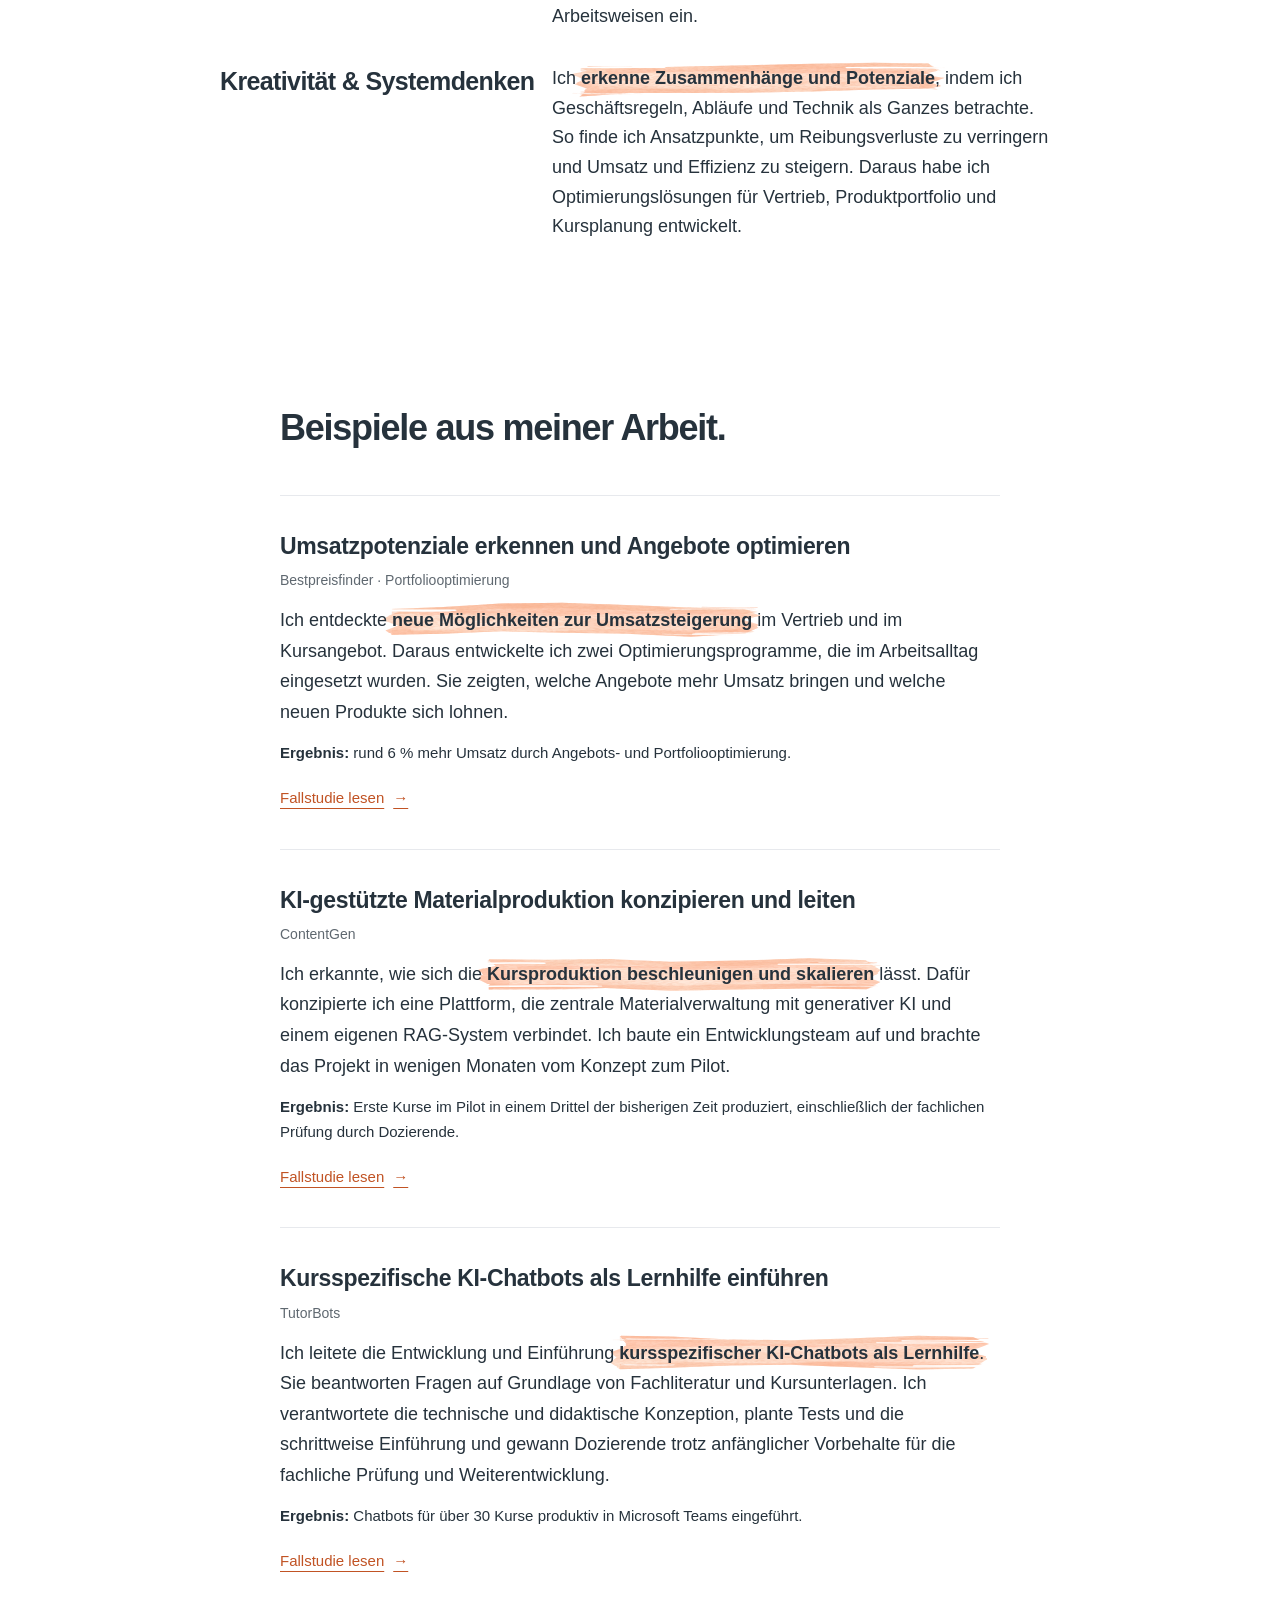
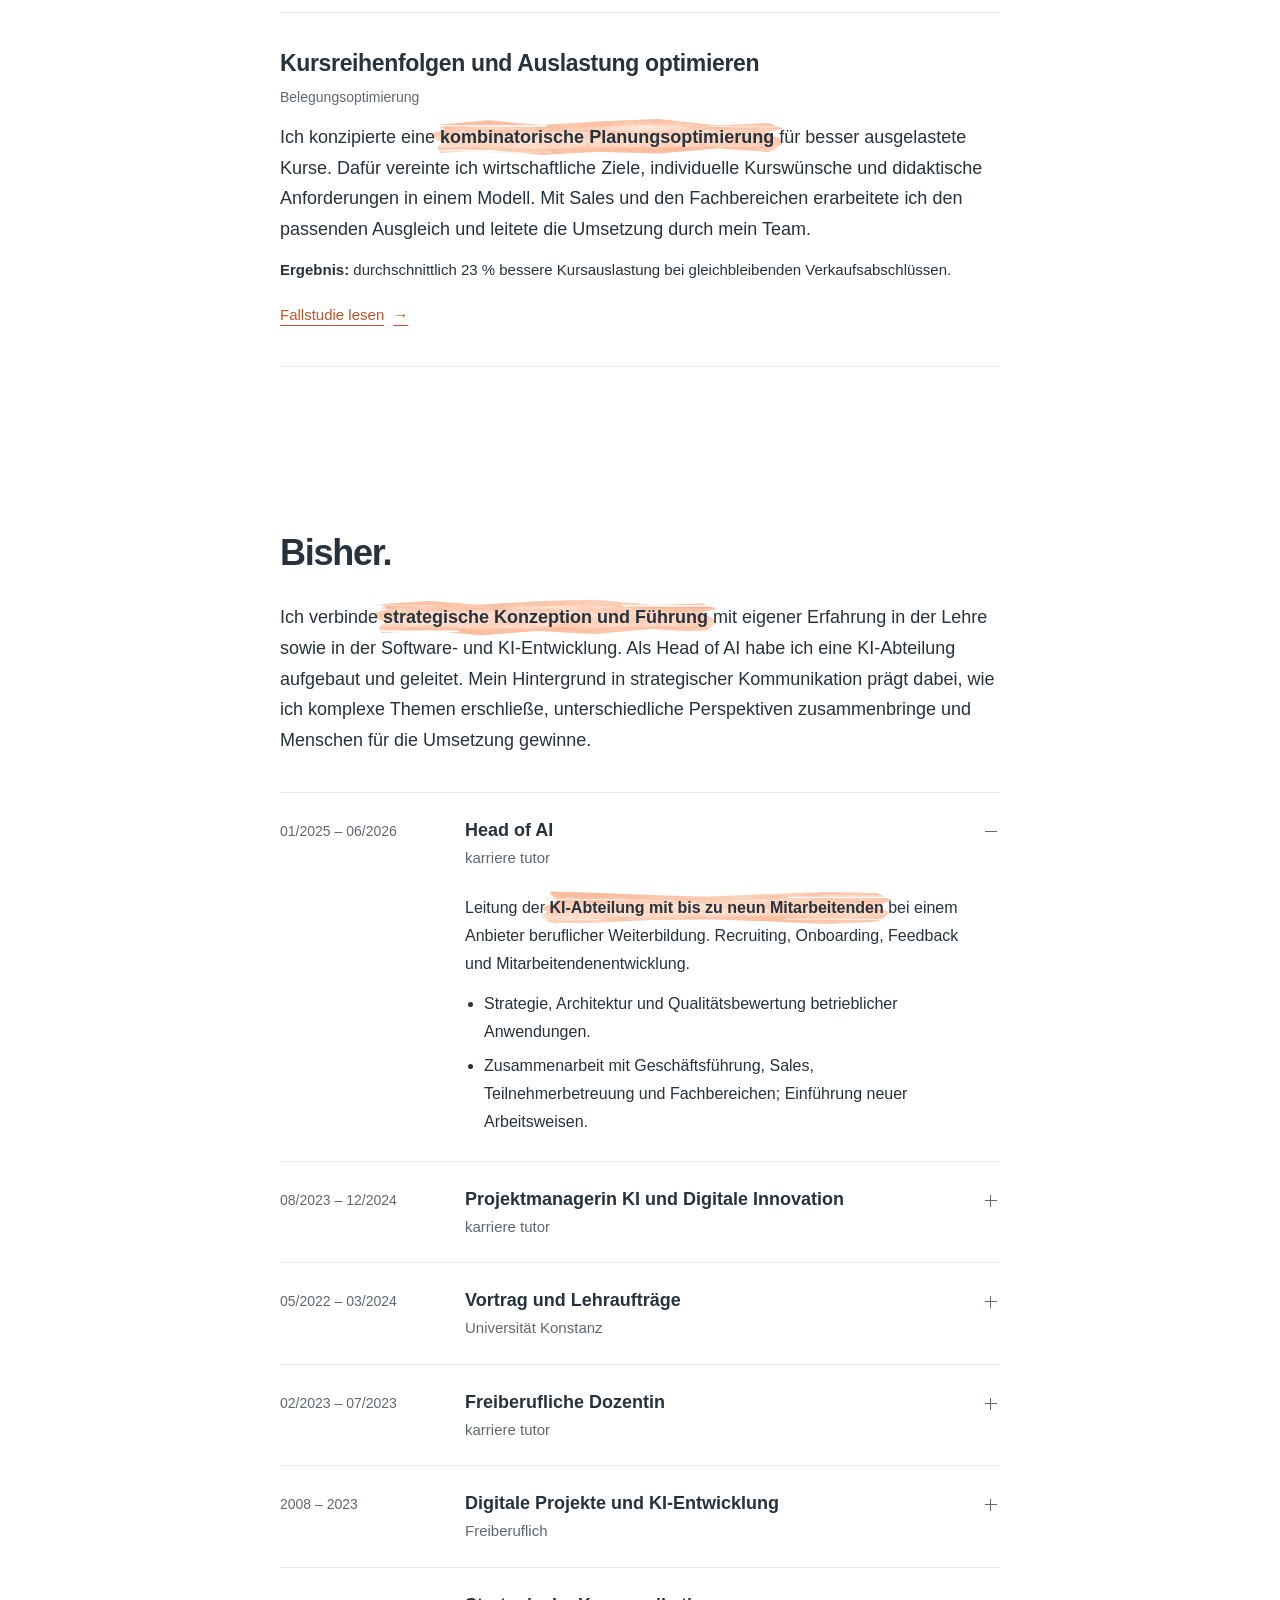
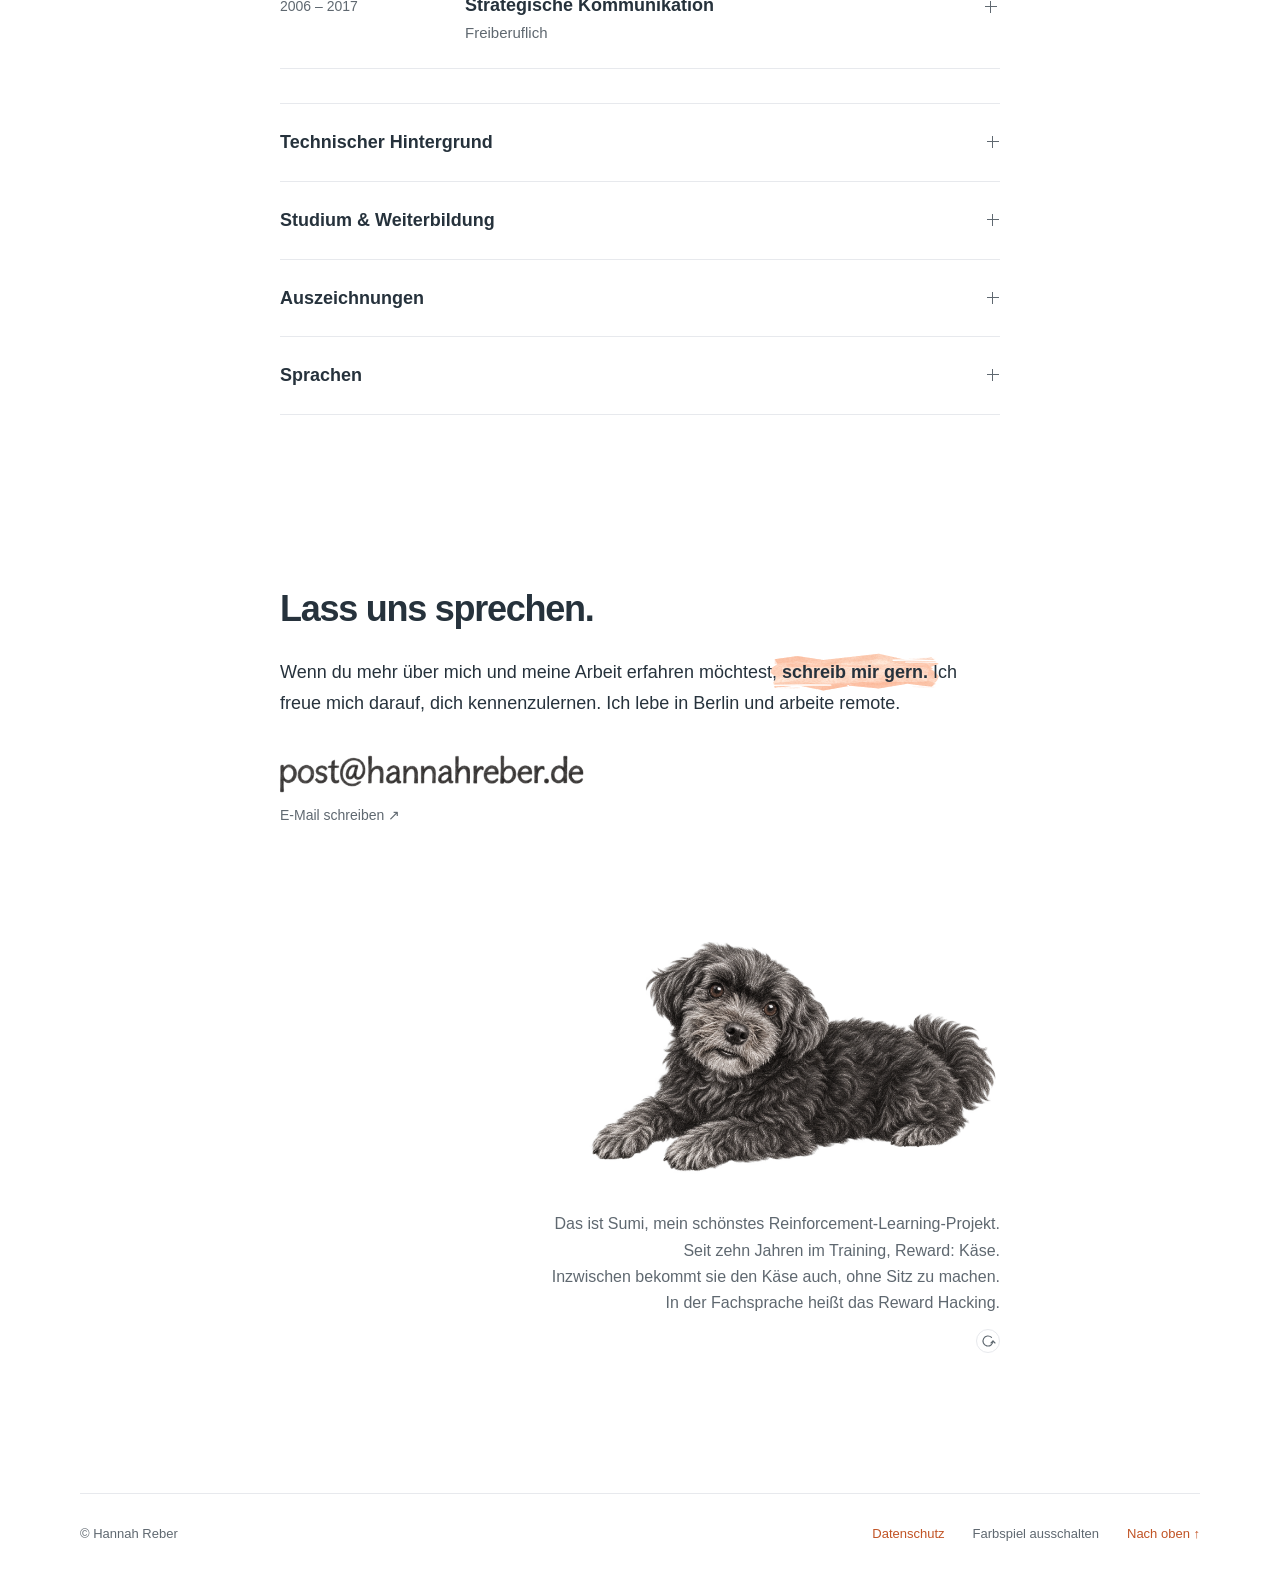
==== commit ea66a19c: "Update portfolio website" ====
--- a/index.html
+++ b/index.html
@@ -1,19 +1,19 @@
 <!doctype html>
-    <html lang="de" data-reading-accents="on" data-effect="reading-accents" data-calm-effect="verlauf" data-calm-palette="purple">
+    <html lang="de" data-reading-accents="on" data-effect="reading-accents" data-calm-effect="verlauf" data-calm-palette="orange">
     <head>
       <meta charset="utf-8"><meta name="viewport" content="width=device-width,initial-scale=1">
       <meta name="color-scheme" content="only light"><meta name="theme-color" content="#ffffff">
       <meta name="robots" content="noindex, nofollow, noimageindex, nosnippet"><meta name="referrer" content="no-referrer">
       <meta name="description" content="Hannah Reber. Digitale Strategie, klare Kommunikation und zugewandte Führung – mit technischer Tiefe. Lerne meine Arbeitsweise und Projekte kennen.">
       <title>Hannah Reber · Digitale Strategie &amp; Transformation</title>
-      <link rel="icon" type="image/svg+xml" href="assets/monogram-flow-icon.svg?v=4">
-      <link rel="stylesheet" href="styles.css?v=16"><link rel="stylesheet" href="strengths.css?v=10"><link rel="stylesheet" href="reading-accents.css?v=4"><link rel="stylesheet" href="skills.css?v=2"><link rel="stylesheet" href="contact-image.css?v=3"><link rel="stylesheet" href="dog-footnote.css?v=9"><link rel="stylesheet" href="monogram.css?v=3"><script src="monogram.js?v=6" defer></script><script src="portfolio-data.js?v=17" defer></script><script src="app.js?v=19" defer></script><script src="reading-paints.js?v=1" defer></script><script src="reading-accents.js?v=2" defer></script><script src="language-switch.js?v=1" defer></script>
+      <link rel="icon" type="image/svg+xml" href="assets/monogram-flow-icon.svg?v=5">
+      <link rel="stylesheet" href="styles.css?v=17"><link rel="stylesheet" href="strengths.css?v=10"><link rel="stylesheet" href="reading-accents.css?v=5"><link rel="stylesheet" href="skills.css?v=2"><link rel="stylesheet" href="contact-image.css?v=3"><link rel="stylesheet" href="dog-footnote.css?v=9"><link rel="stylesheet" href="monogram.css?v=3"><script src="monogram.js?v=7" defer></script><script src="portfolio-data.js?v=17" defer></script><script src="app.js?v=19" defer></script><script src="reading-paints.js?v=1" defer></script><script src="reading-accents.js?v=2" defer></script><script src="language-switch.js?v=1" defer></script>
     </head>
     <body>
       <canvas id="pointer-colour" aria-hidden="true"></canvas>
       <a class="skip-link" href="#main-content">Zum Inhalt</a>
       <header class="site-header" data-ink-guard>
-        <div class="header-inner"><a class="brand" href="#start" aria-label="Hannah Reber – zum Anfang"><img class="brand-mark" data-monogram src="assets/monogram-flow-brand.svg?v=4" width="29" height="29" alt="" aria-hidden="true" draggable="false"><span>Hannah Reber</span></a>
+        <div class="header-inner"><a class="brand" href="#start" aria-label="Hannah Reber – zum Anfang"><img class="brand-mark" data-monogram src="assets/monogram-flow-brand.svg?v=5" width="29" height="29" alt="" aria-hidden="true" draggable="false"><span>Hannah Reber</span></a>
           <div class="header-actions"><nav aria-label="Hauptnavigation"><a href="#arbeitsweise">Arbeitsweise</a><a href="#fallstudien">Fallstudien</a><a href="#werdegang">Werdegang</a><a href="#kontakt">Kontakt</a></nav><a class="language-switch" data-language-switch href="en/" lang="en" hreflang="en" aria-label="Switch to English"><svg width="17" height="17" viewBox="0 0 24 24" fill="none" stroke="currentColor" stroke-width="1.5" aria-hidden="true" focusable="false"><circle cx="12" cy="12" r="9"/><ellipse cx="12" cy="12" rx="4" ry="9"/><path d="M3 12h18"/></svg><span>EN</span></a></div>
         </div>
       </header>
--- a/styles.css
+++ b/styles.css
@@ -5,8 +5,8 @@
   --ink: #26323c;
   --muted: #5f6870;
   --line: #e7e9ed;
-  --accent: #6251b9;
-  --selection: #e9e5ff;
+  --accent: #c15324;
+  --selection: #ffeadb;
   --reading: 720px;
   --header-height: 82px;
   font-family: "Segoe UI", "Helvetica Neue", Arial, sans-serif;
--- a/reading-accents.css
+++ b/reading-accents.css
@@ -21,11 +21,11 @@
 html:is([data-reading-lab], [data-reading-accents]) .calm-zone,
 html:is([data-reading-lab], [data-reading-accents]) .text-marker[data-calm-tone="neutral"] {
   position: relative;
-  --calm-accent: #8074bd;
-  --calm-paper: #e9e5ff;
-  --calm-rgb: 128, 116, 189;
-  --paint-companion: #cfceff;
-  --paint-pigment: #a88aee;
+  --calm-accent: #df936b;
+  --calm-paper: #ffeadb;
+  --calm-rgb: 223, 147, 107;
+  --paint-companion: #ffcdb6;
+  --paint-pigment: #f6a37b;
 }
 html[lang="en"][data-reading-accents] .calm-zone,
 html[lang="en"][data-reading-accents] .text-marker[data-calm-tone="neutral"] {
@@ -37,7 +37,7 @@
 }
 /* Paint stays behind every letter in its paragraph, including adjacent words. */
 html:is([data-reading-lab], [data-reading-accents]) .calm-zone { isolation: isolate; }
-/* All selected phrases use the German purple palette. */
+/* All selected phrases use the German orange palette. */
 .calm-drawing {
   position: absolute;
   pointer-events: none;
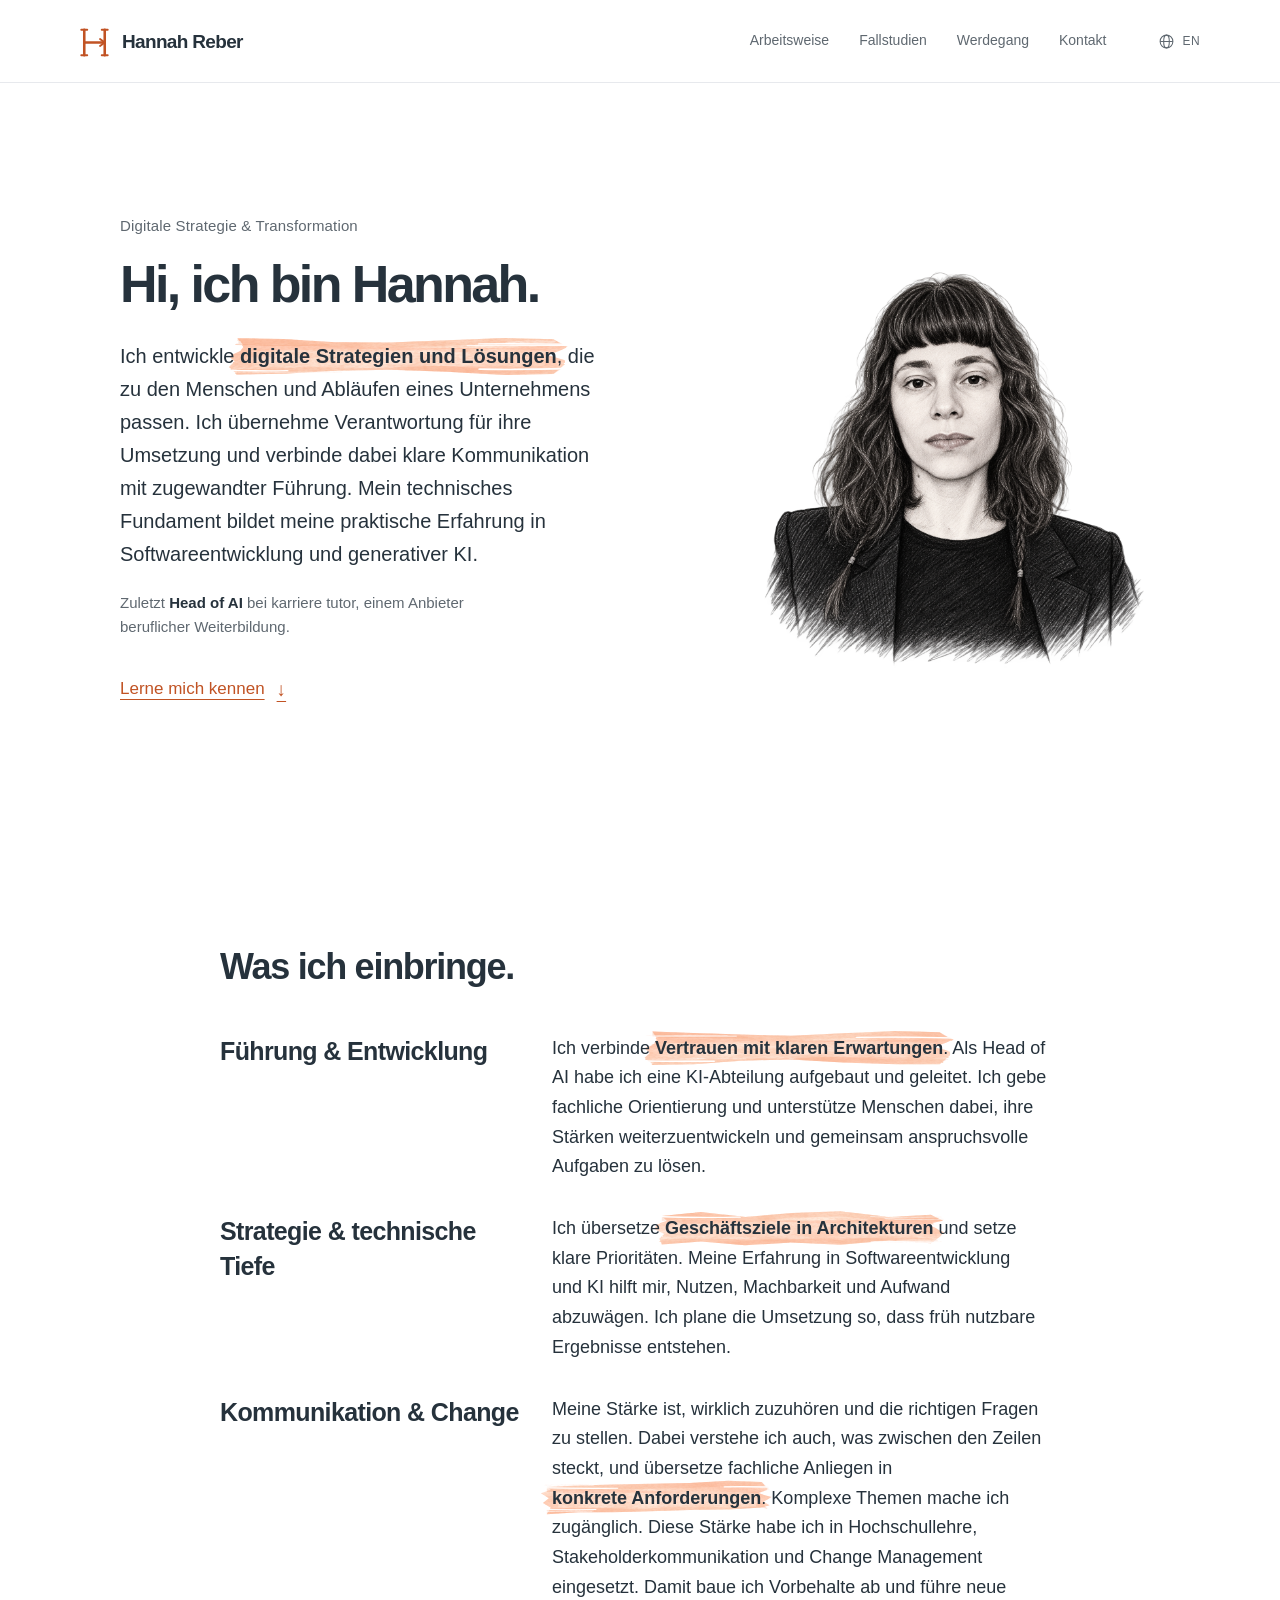
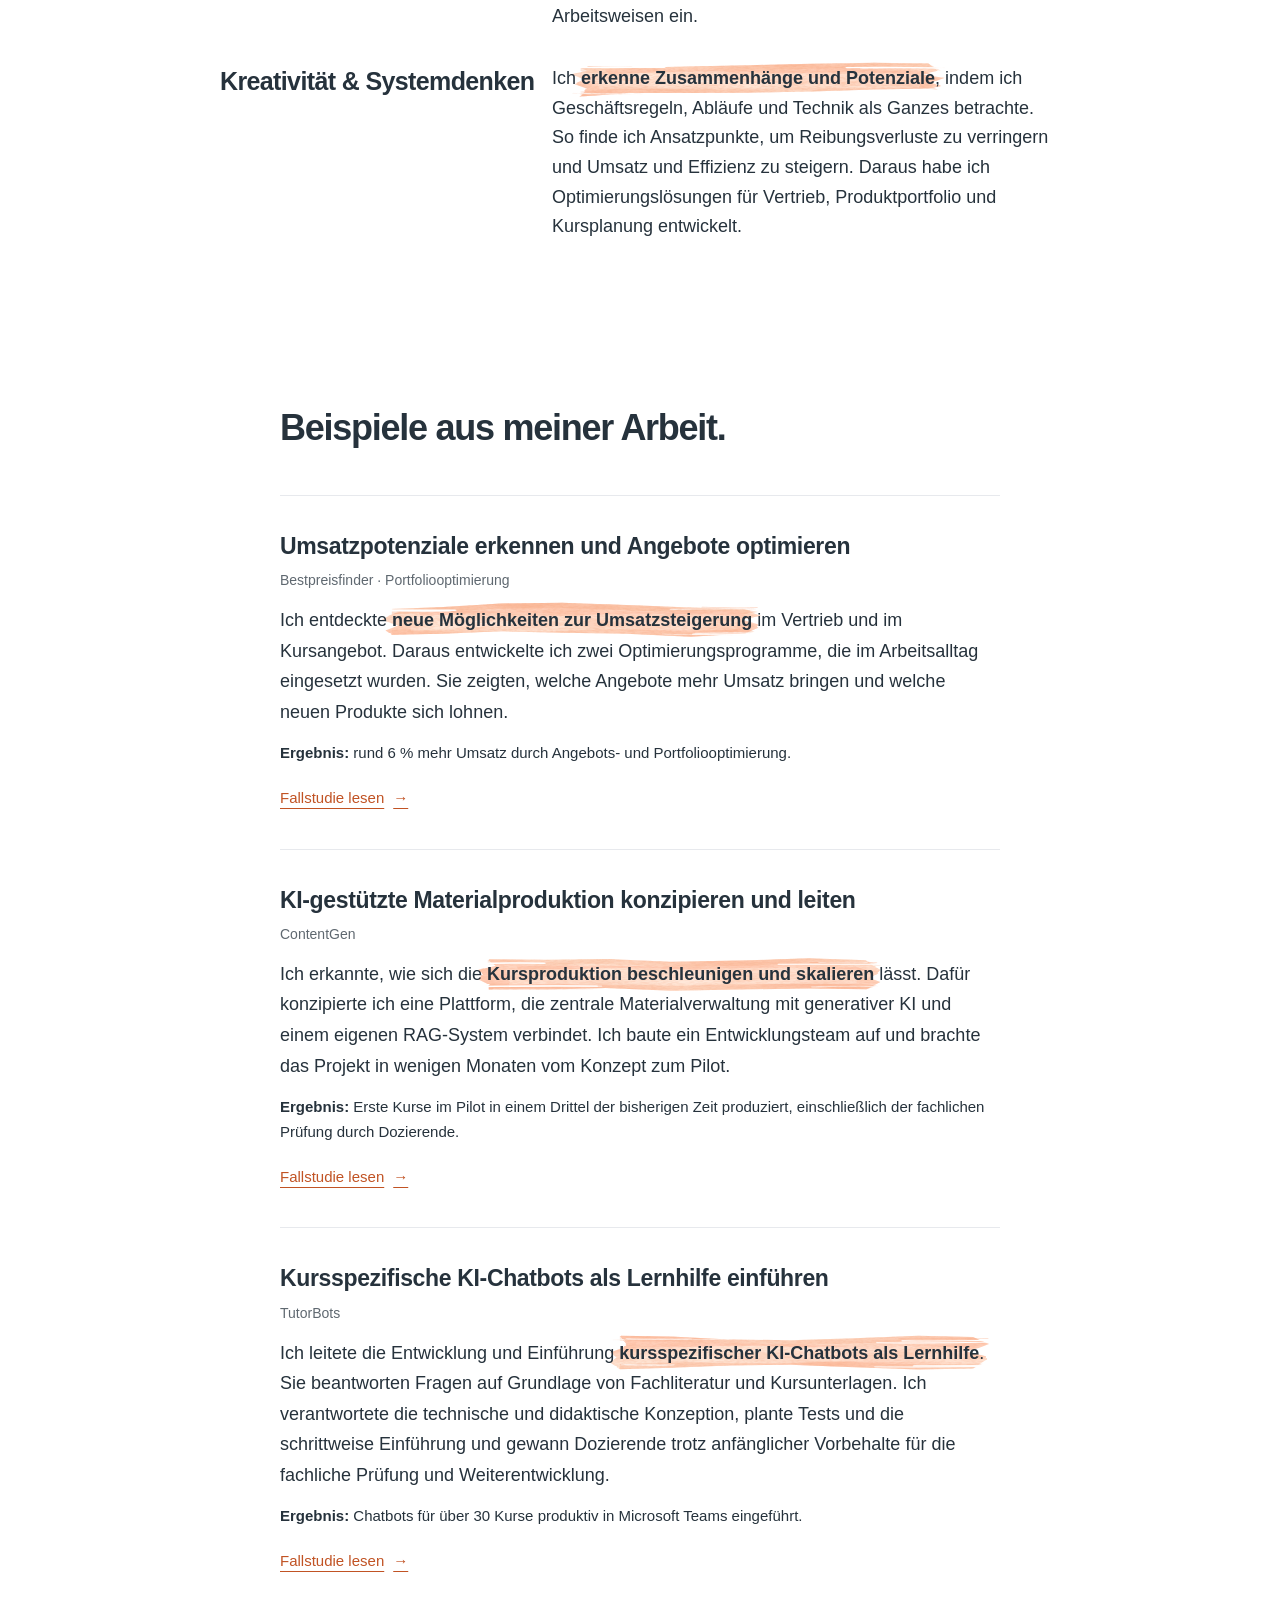
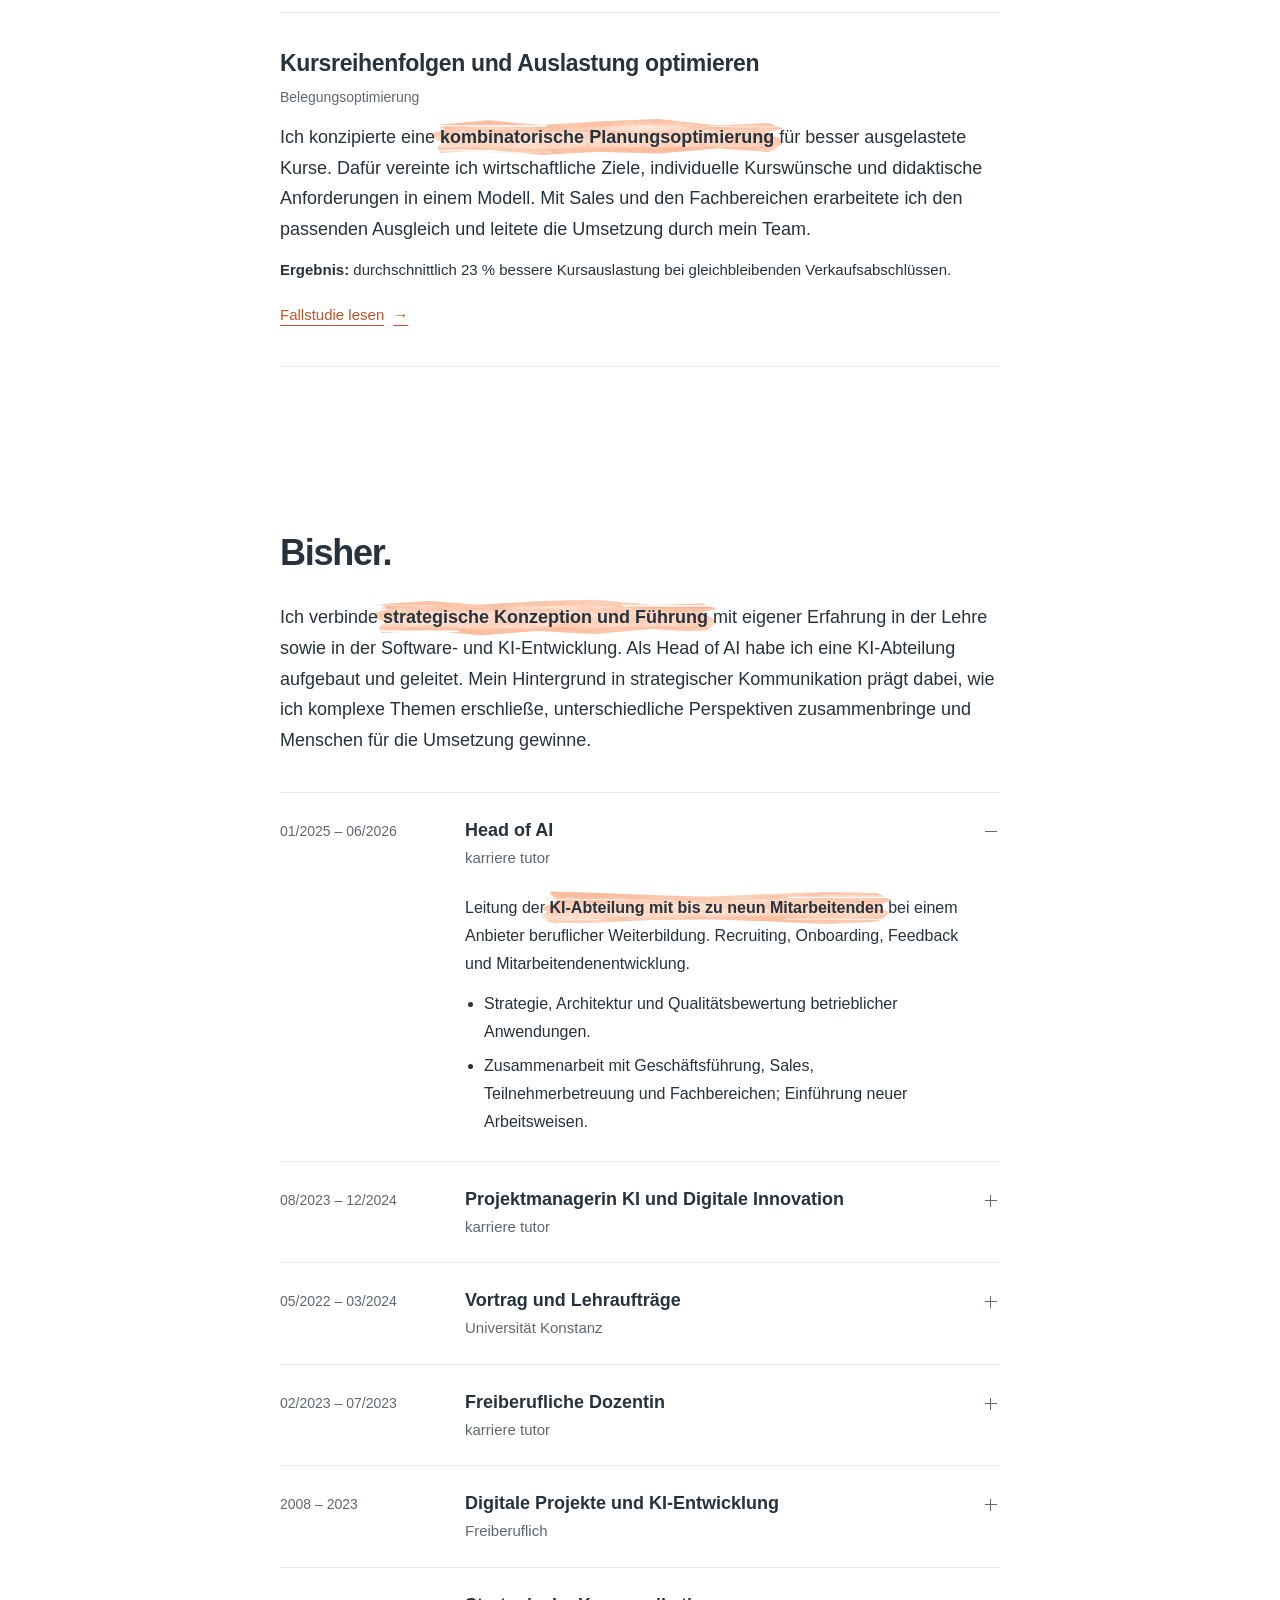
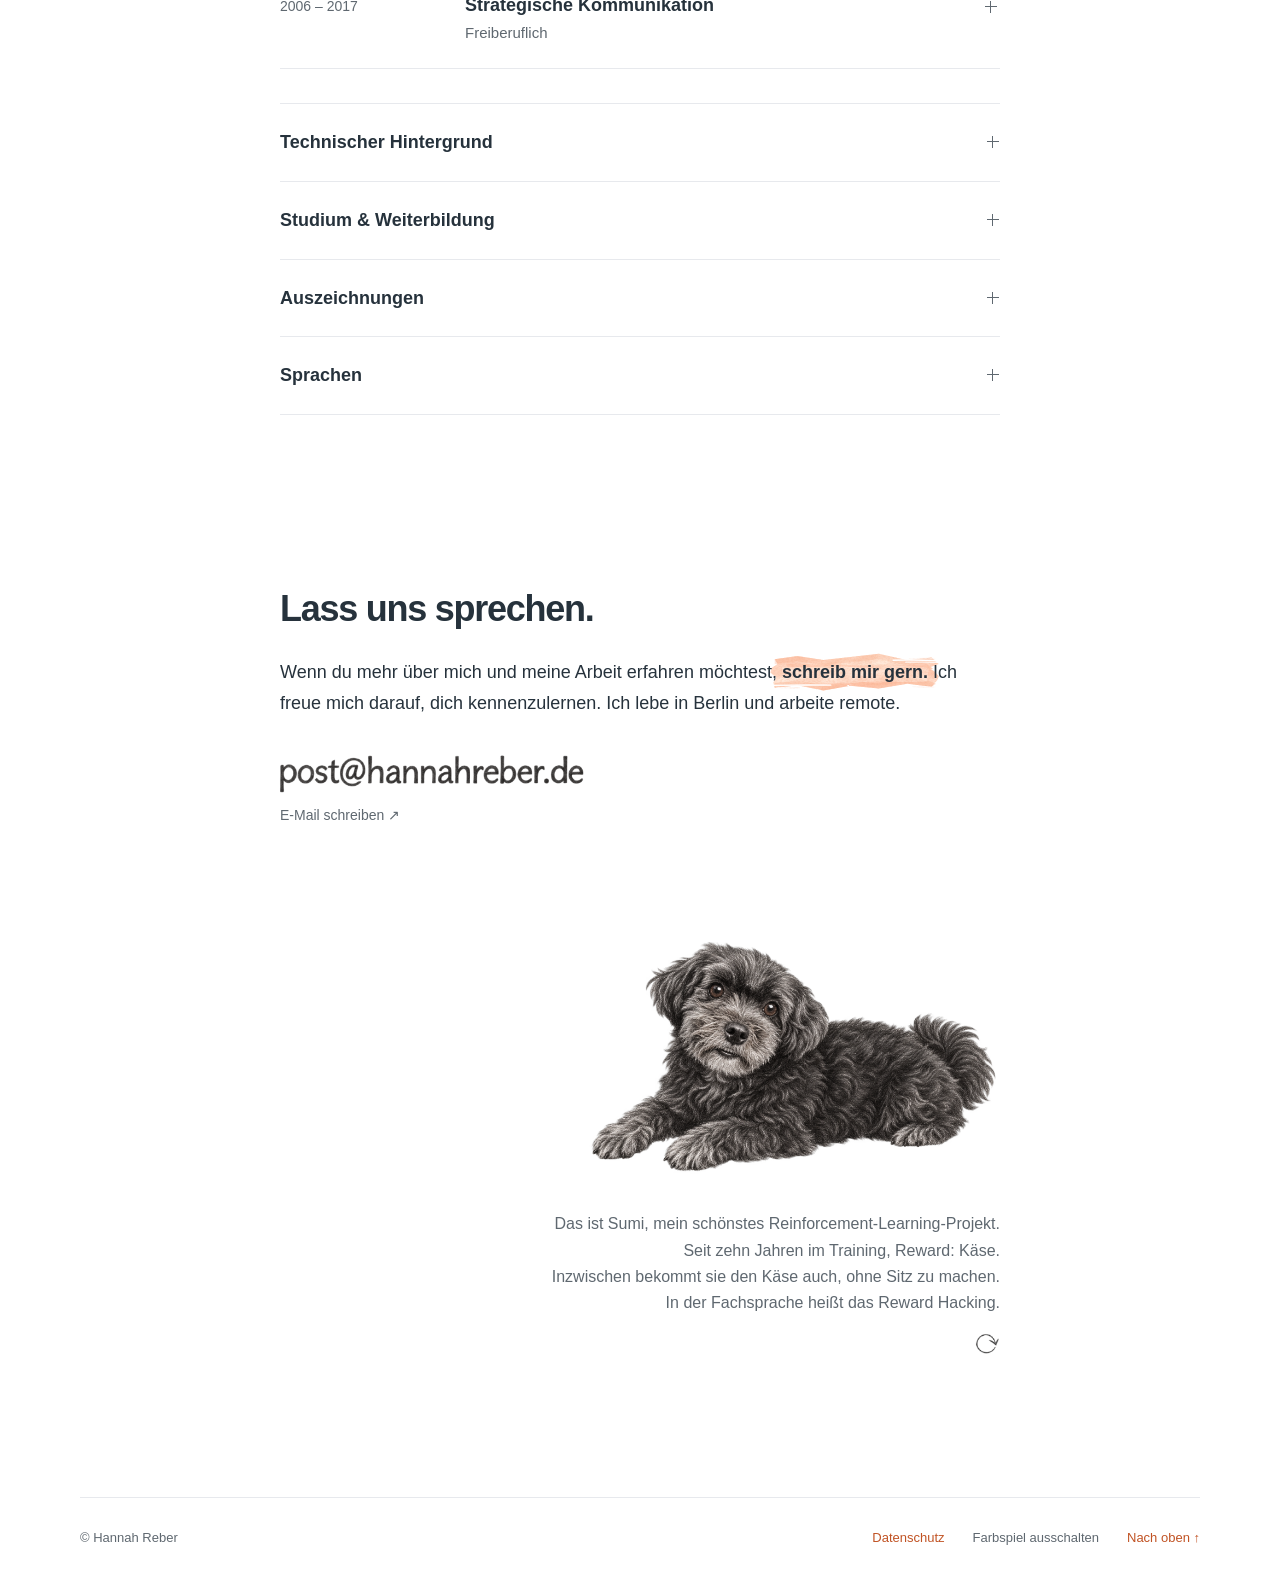
==== commit 66528c4b: "Update portfolio website" ====
--- a/index.html
+++ b/index.html
@@ -7,7 +7,7 @@
       <meta name="description" content="Hannah Reber. Digitale Strategie, klare Kommunikation und zugewandte Führung – mit technischer Tiefe. Lerne meine Arbeitsweise und Projekte kennen.">
       <title>Hannah Reber · Digitale Strategie &amp; Transformation</title>
       <link rel="icon" type="image/svg+xml" href="assets/monogram-flow-icon.svg?v=5">
-      <link rel="stylesheet" href="styles.css?v=17"><link rel="stylesheet" href="strengths.css?v=10"><link rel="stylesheet" href="reading-accents.css?v=5"><link rel="stylesheet" href="skills.css?v=2"><link rel="stylesheet" href="contact-image.css?v=3"><link rel="stylesheet" href="dog-footnote.css?v=9"><link rel="stylesheet" href="monogram.css?v=3"><script src="monogram.js?v=7" defer></script><script src="portfolio-data.js?v=17" defer></script><script src="app.js?v=19" defer></script><script src="reading-paints.js?v=1" defer></script><script src="reading-accents.js?v=2" defer></script><script src="language-switch.js?v=1" defer></script>
+      <link rel="stylesheet" href="styles.css?v=17"><link rel="stylesheet" href="strengths.css?v=10"><link rel="stylesheet" href="reading-accents.css?v=5"><link rel="stylesheet" href="skills.css?v=2"><link rel="stylesheet" href="contact-image.css?v=3"><link rel="stylesheet" href="dog-footnote.css?v=10"><link rel="stylesheet" href="monogram.css?v=3"><script src="monogram.js?v=7" defer></script><script src="portfolio-data.js?v=17" defer></script><script src="app.js?v=19" defer></script><script src="reading-paints.js?v=1" defer></script><script src="reading-accents.js?v=3" defer></script><script src="language-switch.js?v=1" defer></script>
     </head>
     <body>
       <canvas id="pointer-colour" aria-hidden="true"></canvas>
@@ -56,7 +56,7 @@
 Diesen Blick setzt Sumi inzwischen auch bei Gästen ein.
 Transfer Learning funktioniert hervorragend.</span><span>Sumi. Arbeitet ergebnisoffen,
 solange das Ergebnis Käse ist.</span><span>Unsere Sicherheitsbeauftragte bellt auch, wenn es im Fernsehen klingelt.
-Klassischer False Positive.</span></span></div><button id="dog-quote-next" class="dog-quote-next" type="button" aria-label="Nächsten Sumi-Spruch anzeigen" title="Nächster Spruch" hidden><svg width="16" height="16" viewBox="0 0 24 24" fill="none" stroke="currentColor" stroke-width="1.7" stroke-linecap="round" stroke-linejoin="round" aria-hidden="true" focusable="false"><path d="M17.3 6.7a7.5 7.5 0 1 0 2.2 5.3"/><path d="m16.5 15 3-3 3 3"/></svg></button></figcaption></figure></div></section>
+Klassischer False Positive.</span></span></div><button id="dog-quote-next" class="dog-quote-next" type="button" aria-label="Nächsten Sumi-Spruch anzeigen" title="Nächster Spruch" hidden><img src="assets/refresh-graphite-v6.png" width="26" height="26" alt="" aria-hidden="true" loading="lazy" draggable="false"></button></figcaption></figure></div></section>
         </div>
         <div id="case-view" hidden><article class="case-page reading-column"><a class="back-link" href="#fallstudien" data-ink-guard><span aria-hidden="true">←</span> Zurück zu den Fallstudien</a><div id="case-body"></div></article></div>
       </main>
--- a/dog-footnote.css
+++ b/dog-footnote.css
@@ -49,17 +49,17 @@
   align-items: center;
   justify-content: center;
   flex: none;
-  width: 24px;
-  height: 24px;
-  padding: 0;
-  border: 1px solid var(--line);
+  width: 28px;
+  height: 28px;
+  padding: 1px;
+  border: 0;
   border-radius: 50%;
-  background: var(--paper);
+  background: transparent;
   color: var(--muted);
   cursor: pointer;
 }
-.dog-quote-next:hover { color: var(--accent); border-color: var(--accent); }
-.dog-quote-next svg { flex: none; width: 16px; height: 16px; }
+.dog-quote-next img { flex: none; width: 26px; height: 26px; }
+.dog-quote-next:hover img { opacity: .75; }
 @media (max-width: 680px) {
   .personal-footnote { gap: 16px; }
 }
